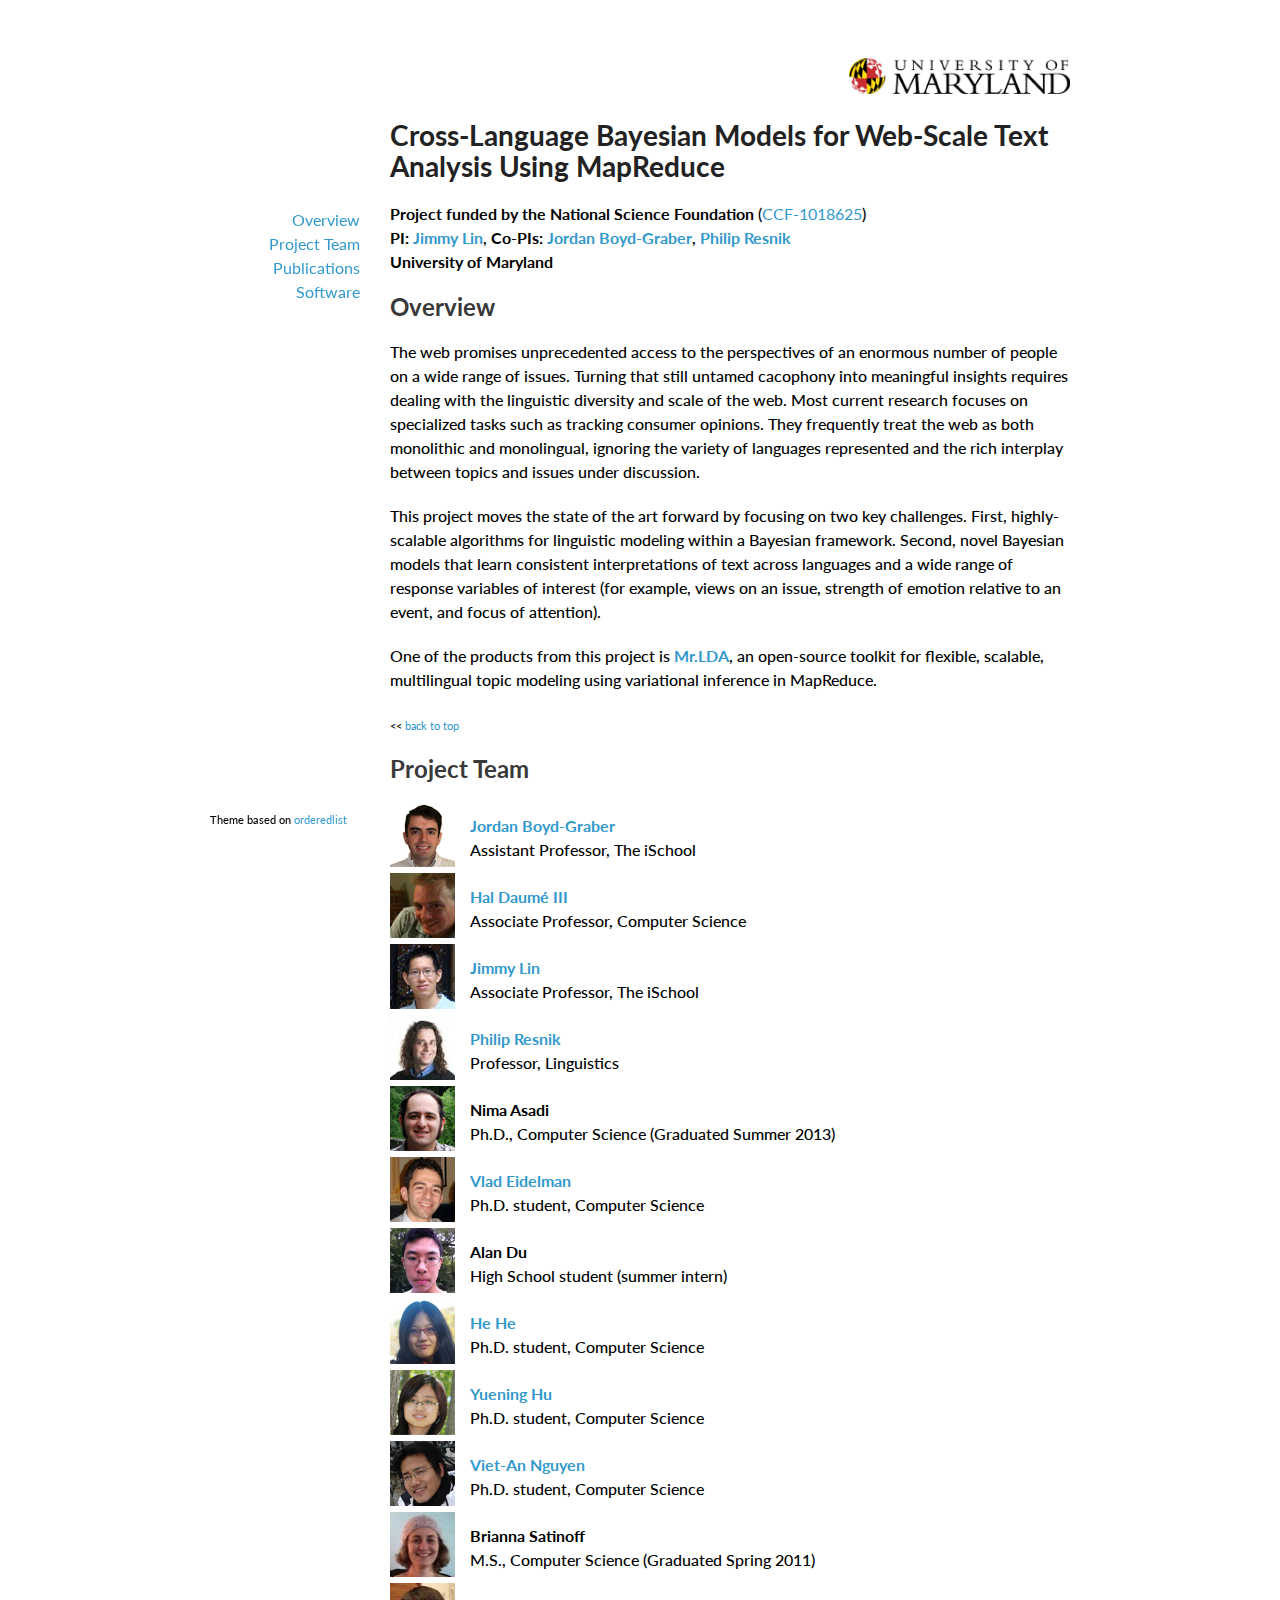
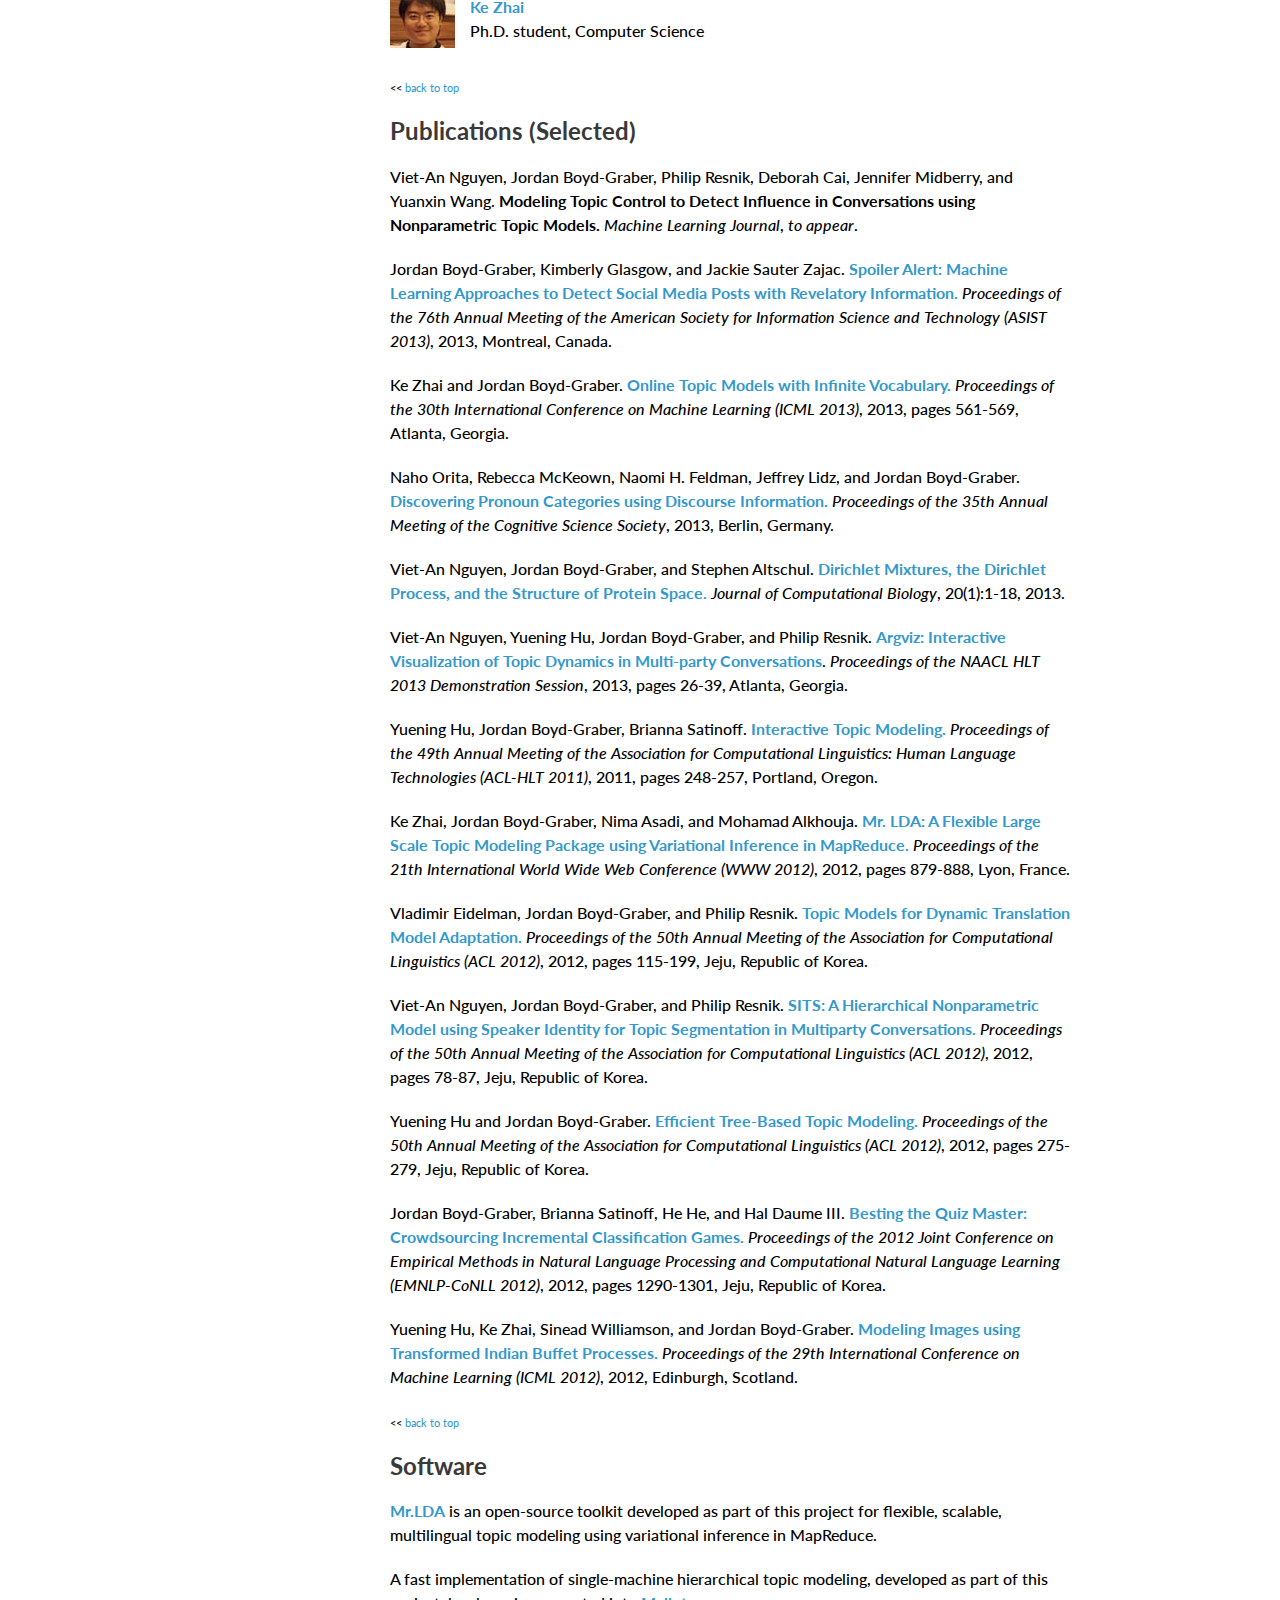
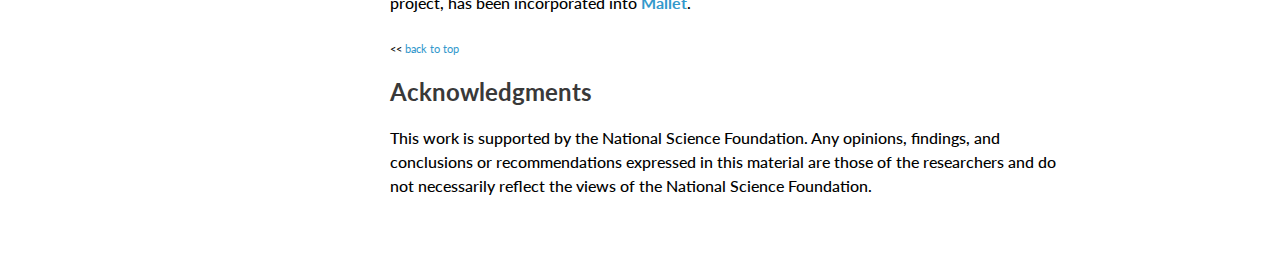
==== index.html @ 494bb838 "Initial commit." ====
<!doctype html>
<html>
  <head>
    <meta charset="utf-8">
    <meta http-equiv="X-UA-Compatible" content="chrome=1">
    <title>Cross-Language Bayesian Models for Web-Scale Text Analysis Using MapReduce</title>
    <link rel="stylesheet" href="stylesheets/styles.css">
    <link rel="stylesheet" href="stylesheets/pygment_trac.css">
    <meta name="viewport" content="width=device-width, initial-scale=1, user-scalable=no">
    <!--[if lt IE 9]>
    <script src="//html5shiv.googlecode.com/svn/trunk/html5.js"></script>
    <![endif]-->
  </head>
  <body>
    <div class="wrapper">
      <header>

<p style="padding-top: 150px">
<a href="#overview">Overview</a><br/>
<a href="#team">Project Team</a><br/>
<a href="#publications">Publications</a><br/>
<a href="#software">Software</a></p>

      </header>
      <section>

<p style="text-align: right">
<img width="221" height="36" src="images/umd-logo.gif"></p>

<h1>Cross-Language Bayesian Models for Web-Scale Text Analysis Using MapReduce</h1>

<p><b>Project funded by the National Science Foundation</b> (<a href="http://www.nsf.gov/awardsearch/showAward.do?AwardNumber=1018625">CCF-1018625</a>)<br/>
<b>PI:</b> <a href="http://www.umiacs.umd.edu/~jimmylin/"><b>Jimmy Lin</b></a>,
<b>Co-PIs:</b> <a href="http://www.umiacs.umd.edu/~jbg/"><b>Jordan Boyd-Graber</b></a>,
<a href="http://www.umiacs.umd.edu/~resnik/"><b>Philip Resnik</b></a><br/>
<b>University of Maryland</b></p>


<a name="overview"><h2>Overview</h2></a>

<p>The web promises unprecedented access to the perspectives of an
enormous number of people on a wide range of issues. Turning that
still untamed cacophony into meaningful insights requires dealing with
the linguistic diversity and scale of the web. Most current research
focuses on specialized tasks such as tracking consumer opinions. They
frequently treat the web as both monolithic and monolingual, ignoring
the variety of languages represented and the rich interplay between
topics and issues under discussion.</p>

<p>This project moves the state of the art forward by focusing on two key
challenges. First, highly-scalable algorithms for linguistic modeling
within a Bayesian framework. Second, novel Bayesian models that learn
consistent interpretations of text across languages and a wide range
of response variables of interest (for example, views on an issue,
strength of emotion relative to an event, and focus of attention).</p>

<p>One of the products from this project
is <a href="http://mrlda.cc/"><b>Mr.LDA</b></a>, an open-source
toolkit for flexible, scalable, multilingual topic modeling using
variational inference in MapReduce.</p>

<p><small>&lt;&lt; <a href="#">back to top</a></small></p>

<a name="team"><h2>Project Team</h2></a>

<table border="0" cellpadding="0" cellspacing="0">
<tr>
<td style="padding: 0px; border: 0 none; width: 80px" align="center"><img src="headshots/jbg.png" alt="Jordan Boyd-Graber" /></td>
<td style="padding: 0px; border: 0 none;"><a href="http://www.umiacs.umd.edu/~jbg/static/home.html"><b>Jordan Boyd-Graber</b></a><br/>
Assistant Professor, The iSchool</td></tr>

<tr>
<td style="padding: 0px; border: 0 none;" align="center"><img src="headshots/hal.jpg" alt="Hal Daume III" /></td>
<td style="padding: 0px; border: 0 none;"><a href="http://www.umiacs.umd.edu/~hal/"><b>Hal Daum&eacute III</b></a><br/>
Associate Professor, Computer Science</td></tr>

<tr>
<td style="padding: 0px; border: 0 none;" align="center"><img src="headshots/jimmy.jpg" alt="Jimmy Lin" /></td>
<td style="padding: 0px; border: 0 none;"><a href="http://www.umiacs.umd.edu/~jimmylin/"><b>Jimmy Lin</b></a><br/>
Associate Professor, The iSchool</td></tr>

<tr>
<td style="padding: 0px; border: 0 none;" align="center"><img src="headshots/psr.jpg" alt="Philip Resnik" /></td>
<td style="padding: 0px; border: 0 none;"><a href="http://www.umiacs.umd.edu/~resnik/"><b>Philip Resnik</b></a><br/>
Professor, Linguistics</td></tr>

<tr>
<td style="padding: 0px; border: 0 none;" align="center"><img src="headshots/nima.png" alt="Nima Asadi"/></td>
<td style="padding: 0px; border: 0 none;"><b>Nima Asadi</b>
<br/>Ph.D., Computer Science (Graduated Summer 2013)</td>
</tr>

<tr>
<td style="padding: 0px; border: 0 none;" align="center"><img src="headshots/vlad.jpg" alt="Vlad Eidelman"/></td>
<td style="padding: 0px; border: 0 none;"><a href="http://www.umiacs.umd.edu/~vlad/"><b>Vlad Eidelman</b></a><br/>
Ph.D. student, Computer Science
</tr>

<tr>
<td style="padding: 0px; border: 0 none;" align="center"><img src="headshots/alan.jpg" alt="Alan Du"/></td>
<td style="padding: 0px; border: 0 none;"><b>Alan Du</b><br/>
High School student (summer intern)</td>
</tr>

<tr>
<td style="padding: 0px; border: 0 none;" align="center"><img src="headshots/he.jpg" alt="He He"/></td>
<td style="padding: 0px; border: 0 none;"><a href="http://www.umiacs.umd.edu/~hhe/"><b>He He</b></a><br/>
Ph.D. student, Computer Science</td>
</tr>

<tr>
<td style="padding: 0px; border: 0 none;" align="center"><img src="headshots/yuening.png" alt="Yuening Hu"/></td>
<td style="padding: 0px; border: 0 none;"><a href="http://www.cs.umd.edu/~ynhu/"><b>Yuening Hu</b></a><br/>
Ph.D. student, Computer Science</td>
</tr>

<tr>
<td style="padding: 0px; border: 0 none;" align="center"><img src="headshots/viet-an.jpg" alt="Viet-An Nguyen"/></td>
<td style="padding: 0px; border: 0 none;"><a href="http://www.cs.umd.edu/~vietan/"><b>Viet-An Nguyen</b></a><br/>
Ph.D. student, Computer Science</td>
</tr>

<tr>
<td style="padding: 0px; border: 0 none;" align="center"><img src="headshots/brianna.jpg" alt="Brianna Satinoff"/></td>
<td style="padding: 0px; border: 0 none;"><b>Brianna Satinoff</b><br/>M.S., Computer Science (Graduated Spring 2011)</td>
</tr>

<tr>
<td style="padding: 0px; border: 0 none;" align="center"><img src="headshots/ke.jpg" alt="Ke Zhai"/></td>
<td style="padding: 0px; border: 0 none;"><a href="http://www.umiacs.umd.edu/~zhaike/"><b>Ke Zhai</b></a><br/>
Ph.D. student, Computer Science</td>
</tr>

</table>

<p><small>&lt;&lt; <a href="#">back to top</a></small></p>

<a name="publications"><h2>Publications (Selected)</h2></a>

<p>Viet-An Nguyen, Jordan Boyd-Graber, Philip Resnik, Deborah Cai, Jennifer Midberry, and Yuanxin Wang. <b>Modeling Topic Control to Detect Influence in Conversations using Nonparametric Topic Models.</b> <i>Machine Learning Journal</i>, <i>to appear</i>.</p>

<p>Jordan Boyd-Graber, Kimberly Glasgow, and Jackie Sauter Zajac. <a href="http://www.umiacs.umd.edu/~jbg/docs/2013_spoiler.pdf"><b>Spoiler Alert: Machine Learning Approaches to Detect Social Media Posts with Revelatory Information.</b></a> <i>Proceedings of the 76th Annual Meeting of the American Society for Information Science and Technology (ASIST 2013)</i>, 2013, Montreal, Canada.</p>

<p>Ke Zhai and Jordan Boyd-Graber. <a href="http://jmlr.org/proceedings/papers/v28/zhai13.pdf"><b>Online Topic Models with Infinite Vocabulary.</b></a> <i>Proceedings of the 30th International Conference on Machine Learning (ICML 2013)</i>, 2013, pages 561-569, Atlanta, Georgia.</p>

<p>Naho Orita, Rebecca McKeown, Naomi H. Feldman, Jeffrey Lidz, and Jordan Boyd-Graber. <a href="http://ling.umd.edu/~nhf/papers/Pronouns.pdf"><b>Discovering Pronoun Categories using Discourse Information.</b></a> <i>Proceedings of the 35th Annual Meeting of the Cognitive Science Society</i>, 2013, Berlin, Germany.</p>

<p>Viet-An Nguyen, Jordan Boyd-Graber, and Stephen Altschul. <a href="http://www.ncbi.nlm.nih.gov/pubmed/23294268"><b>Dirichlet Mixtures, the Dirichlet Process, and the Structure of Protein Space.</b></a> <i>Journal of Computational Biology</i>, 20(1):1-18, 2013.</p>

<p>Viet-An Nguyen, Yuening Hu, Jordan Boyd-Graber, and Philip Resnik. <a href="http://www.aclweb.org/anthology-new/N/N13/N13-3009.pdf"><b>Argviz: Interactive Visualization of Topic Dynamics in Multi-party Conversations</a></b>. <i>Proceedings of the NAACL HLT 2013 Demonstration Session</i>, 2013, pages 26-39, Atlanta, Georgia.</p>

<p>Yuening Hu, Jordan Boyd-Graber, Brianna Satinoff. <a href="http://www.aclweb.org/anthology-new/P/P11/P11-1026.pdf"><b>Interactive Topic Modeling.</b></a> <i>Proceedings of the 49th Annual Meeting of the Association for Computational Linguistics: Human Language Technologies (ACL-HLT 2011)</i>, 2011, pages 248-257, Portland, Oregon.</p>

<p>Ke Zhai, Jordan Boyd-Graber, Nima Asadi, and Mohamad Alkhouja. <a href="http://www2012.wwwconference.org/proceedings/proceedings/p879.pdf"><b>Mr. LDA: A Flexible Large Scale Topic Modeling Package using Variational Inference in MapReduce.</b></a> <i>Proceedings of the 21th International World Wide Web Conference (WWW 2012)</i>, 2012, pages 879-888, Lyon, France.</td></tr></p>

<p>Vladimir Eidelman, Jordan Boyd-Graber, and Philip Resnik. <a href="http://aclweb.org/anthology-new/P/P12/P12-2023.pdf"><b>Topic Models for Dynamic Translation Model Adaptation.</b></a> <i>Proceedings of the 50th Annual Meeting of the Association for Computational Linguistics (ACL 2012)</i>, 2012, pages 115-199, Jeju, Republic of Korea.</p>

<p>Viet-An Nguyen, Jordan Boyd-Graber, and Philip Resnik. <a href="http://aclweb.org/anthology-new/P/P12/P12-1009.pdf"><b>SITS: A Hierarchical Nonparametric Model using Speaker Identity for Topic Segmentation in Multiparty Conversations.</b></a> <i>Proceedings of the 50th Annual Meeting of the Association for Computational Linguistics (ACL 2012)</i>, 2012, pages 78-87, Jeju, Republic of Korea.</p>

<p>Yuening Hu and Jordan Boyd-Graber. <a href="http://aclweb.org/anthology-new/P/P12/P12-2054v2.pdf"><b>Efficient Tree-Based Topic Modeling.</b></a> <i>Proceedings of the 50th Annual Meeting of the Association for Computational Linguistics (ACL 2012)</i>, 2012, pages 275-279, Jeju, Republic of Korea.</p>

<p>Jordan Boyd-Graber, Brianna Satinoff, He He, and Hal Daume III. <a href="http://aclweb.org/anthology-new/D/D12/D12-1118.pdf"><b>Besting the Quiz Master: Crowdsourcing Incremental Classification Games.</b></a> <i>Proceedings of the 2012 Joint Conference on Empirical Methods in Natural Language Processing and Computational Natural Language Learning (EMNLP-CoNLL 2012)</i>, 2012, pages 1290-1301, Jeju, Republic of Korea.</p>

<p>Yuening Hu, Ke Zhai, Sinead Williamson, and Jordan Boyd-Graber. <a href="http://icml.cc/2012/papers/750.pdf"><b>Modeling Images using Transformed Indian Buffet Processes.</b></a> <i>Proceedings of the 29th International Conference on Machine Learning (ICML 2012)</i>, 2012, Edinburgh, Scotland.</p>

<p><small>&lt;&lt; <a href="#">back to top</a></small></p>

<a name="software"><h2>Software</h2></a>

<p><a href="http://mrlda.cc/"><b>Mr.LDA</b></a> is an open-source
toolkit developed as part of this project for flexible, scalable,
multilingual topic modeling using variational inference in
MapReduce.</p>

<p>A fast implementation of single-machine hierarchical topic
modeling, developed as part of this project, has been incorporated
into <a href="http://mallet.cs.umass.edu"><b>Mallet</b></a>.</p>


<p><small>&lt;&lt; <a href="#">back to top</a></small></p>

<h2>Acknowledgments</h2>

<p>This work is supported by the National Science Foundation. Any
opinions, findings, and conclusions or recommendations expressed in
this material are those of the researchers and do not necessarily
reflect the views of the National Science Foundation.</p>

</section>
      <footer>

        <p><small>Theme based on <a href="https://github.com/orderedlist">orderedlist</a></small></p>
      </footer>
    </div>
    <script src="js/scale.fix.js"></script>
  </body>
</html>
---- stylesheets/styles.css ----
@import url(https://fonts.googleapis.com/css?family=Lato:300italic,700italic,300,700);

body {
  padding:50px;
  font:16px/1.5 Lato, "Helvetica Neue", Helvetica, Arial, sans-serif;
  color:#000;
  font-weight:500;
}

h1, h2, h3, h4, h5, h6 {
  color:#222;
  margin:0 0 20px;
}

p, ul, ol, table, pre, dl {
  margin:0 0 20px;
}

h1, h2, h3 {
  line-height:1.1;
}

h1 {
  font-size:28px;
}

h2 {
  color:#393939;
}

h3, h4, h5, h6 {
  color:#494949;
}

a {
  color:#39c;
  font-weight:400;
  text-decoration:none;
}

a small {
  font-size:11px;
  color:#777;
  margin-top:-0.6em;
  display:block;
}

.wrapper {
  width:860px;
  margin:0 auto;
}

blockquote {
  border-left:1px solid #e5e5e5;
  margin:0;
  padding:0 0 0 20px;
  font-style:italic;
}

code, pre {
  font-family:Monaco, Bitstream Vera Sans Mono, Lucida Console, Terminal;
  color:#333;
  font-size:12px;
}

pre {
  padding:8px 15px;
  background: #f8f8f8;  
  border-radius:5px;
  border:1px solid #e5e5e5;
  overflow-x: auto;
}

table {
  width:100%;
  border-collapse:collapse;
}

th, td {
  text-align:left;
  padding:5px 10px;
  border-bottom:1px solid #e5e5e5;
}

dt {
  color:#444;
  font-weight:700;
}

th {
  color:#444;
}

img {
  max-width:100%;
}

header {
  text-align:right;
  width:150px;
  float:left;
  position:fixed;
}

header ul {
  list-style:none;
  height:40px;
  
  padding:0;
  
  background: #eee;
  background: -moz-linear-gradient(top, #f8f8f8 0%, #dddddd 100%);
  background: -webkit-gradient(linear, left top, left bottom, color-stop(0%,#f8f8f8), color-stop(100%,#dddddd));
  background: -webkit-linear-gradient(top, #f8f8f8 0%,#dddddd 100%);
  background: -o-linear-gradient(top, #f8f8f8 0%,#dddddd 100%);
  background: -ms-linear-gradient(top, #f8f8f8 0%,#dddddd 100%);
  background: linear-gradient(top, #f8f8f8 0%,#dddddd 100%);
  
  border-radius:5px;
  border:1px solid #d2d2d2;
  box-shadow:inset #fff 0 1px 0, inset rgba(0,0,0,0.03) 0 -1px 0;
  width:270px;
}

header li {
  width:89px;
  float:left;
  border-right:1px solid #d2d2d2;
  height:40px;
}

header ul a {
  line-height:1;
  font-size:11px;
  color:#999;
  display:block;
  text-align:center;
  padding-top:6px;
  height:40px;
}

strong {
  color:#222;
  font-weight:700;
}

header ul li + li {
  width:88px;
  border-left:1px solid #fff;
}

header ul li + li + li {
  border-right:none;
  width:89px;
}

header ul a strong {
  font-size:14px;
  display:block;
  color:#222;
}

section {
  width:680px;
  float:right;
  padding-bottom:50px;
}

small {
  font-size:11px;
}

hr {
  border:0;
  background:#e5e5e5;
  height:1px;
  margin:0 0 20px;
}

footer {
  width:150px;
  float:left;
  position:fixed;
  bottom:50px;
}
---- stylesheets/pygment_trac.css ----
.highlight  { background: #ffffff; }
.highlight .c { color: #999988; font-style: italic } /* Comment */
.highlight .err { color: #a61717; background-color: #e3d2d2 } /* Error */
.highlight .k { font-weight: bold } /* Keyword */
.highlight .o { font-weight: bold } /* Operator */
.highlight .cm { color: #999988; font-style: italic } /* Comment.Multiline */
.highlight .cp { color: #999999; font-weight: bold } /* Comment.Preproc */
.highlight .c1 { color: #999988; font-style: italic } /* Comment.Single */
.highlight .cs { color: #999999; font-weight: bold; font-style: italic } /* Comment.Special */
.highlight .gd { color: #000000; background-color: #ffdddd } /* Generic.Deleted */
.highlight .gd .x { color: #000000; background-color: #ffaaaa } /* Generic.Deleted.Specific */
.highlight .ge { font-style: italic } /* Generic.Emph */
.highlight .gr { color: #aa0000 } /* Generic.Error */
.highlight .gh { color: #999999 } /* Generic.Heading */
.highlight .gi { color: #000000; background-color: #ddffdd } /* Generic.Inserted */
.highlight .gi .x { color: #000000; background-color: #aaffaa } /* Generic.Inserted.Specific */
.highlight .go { color: #888888 } /* Generic.Output */
.highlight .gp { color: #555555 } /* Generic.Prompt */
.highlight .gs { font-weight: bold } /* Generic.Strong */
.highlight .gu { color: #800080; font-weight: bold; } /* Generic.Subheading */
.highlight .gt { color: #aa0000 } /* Generic.Traceback */
.highlight .kc { font-weight: bold } /* Keyword.Constant */
.highlight .kd { font-weight: bold } /* Keyword.Declaration */
.highlight .kn { font-weight: bold } /* Keyword.Namespace */
.highlight .kp { font-weight: bold } /* Keyword.Pseudo */
.highlight .kr { font-weight: bold } /* Keyword.Reserved */
.highlight .kt { color: #445588; font-weight: bold } /* Keyword.Type */
.highlight .m { color: #009999 } /* Literal.Number */
.highlight .s { color: #d14 } /* Literal.String */
.highlight .na { color: #008080 } /* Name.Attribute */
.highlight .nb { color: #0086B3 } /* Name.Builtin */
.highlight .nc { color: #445588; font-weight: bold } /* Name.Class */
.highlight .no { color: #008080 } /* Name.Constant */
.highlight .ni { color: #800080 } /* Name.Entity */
.highlight .ne { color: #990000; font-weight: bold } /* Name.Exception */
.highlight .nf { color: #990000; font-weight: bold } /* Name.Function */
.highlight .nn { color: #555555 } /* Name.Namespace */
.highlight .nt { color: #000080 } /* Name.Tag */
.highlight .nv { color: #008080 } /* Name.Variable */
.highlight .ow { font-weight: bold } /* Operator.Word */
.highlight .w { color: #bbbbbb } /* Text.Whitespace */
.highlight .mf { color: #009999 } /* Literal.Number.Float */
.highlight .mh { color: #009999 } /* Literal.Number.Hex */
.highlight .mi { color: #009999 } /* Literal.Number.Integer */
.highlight .mo { color: #009999 } /* Literal.Number.Oct */
.highlight .sb { color: #d14 } /* Literal.String.Backtick */
.highlight .sc { color: #d14 } /* Literal.String.Char */
.highlight .sd { color: #d14 } /* Literal.String.Doc */
.highlight .s2 { color: #d14 } /* Literal.String.Double */
.highlight .se { color: #d14 } /* Literal.String.Escape */
.highlight .sh { color: #d14 } /* Literal.String.Heredoc */
.highlight .si { color: #d14 } /* Literal.String.Interpol */
.highlight .sx { color: #d14 } /* Literal.String.Other */
.highlight .sr { color: #009926 } /* Literal.String.Regex */
.highlight .s1 { color: #d14 } /* Literal.String.Single */
.highlight .ss { color: #990073 } /* Literal.String.Symbol */
.highlight .bp { color: #999999 } /* Name.Builtin.Pseudo */
.highlight .vc { color: #008080 } /* Name.Variable.Class */
.highlight .vg { color: #008080 } /* Name.Variable.Global */
.highlight .vi { color: #008080 } /* Name.Variable.Instance */
.highlight .il { color: #009999 } /* Literal.Number.Integer.Long */

.type-csharp .highlight .k { color: #0000FF }
.type-csharp .highlight .kt { color: #0000FF }
.type-csharp .highlight .nf { color: #000000; font-weight: normal }
.type-csharp .highlight .nc { color: #2B91AF }
.type-csharp .highlight .nn { color: #000000 }
.type-csharp .highlight .s { color: #A31515 }
.type-csharp .highlight .sc { color: #A31515 }
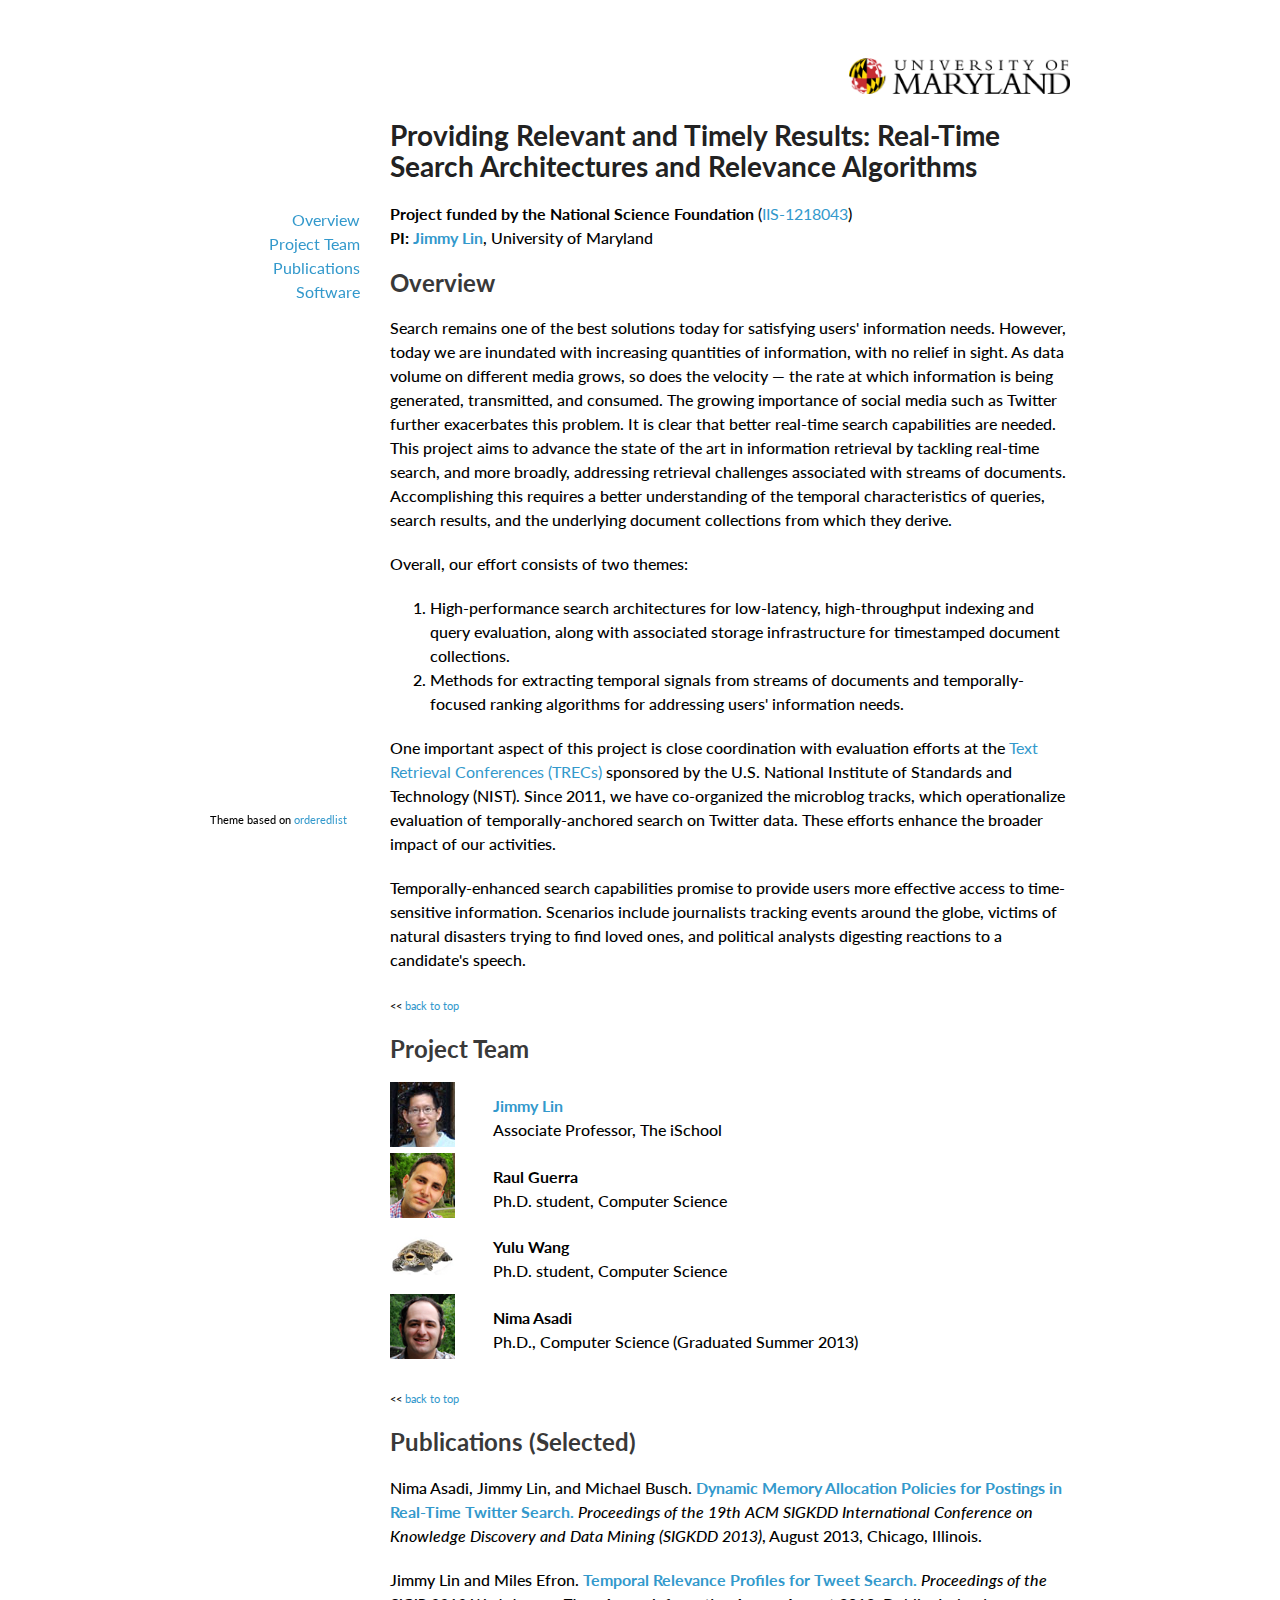
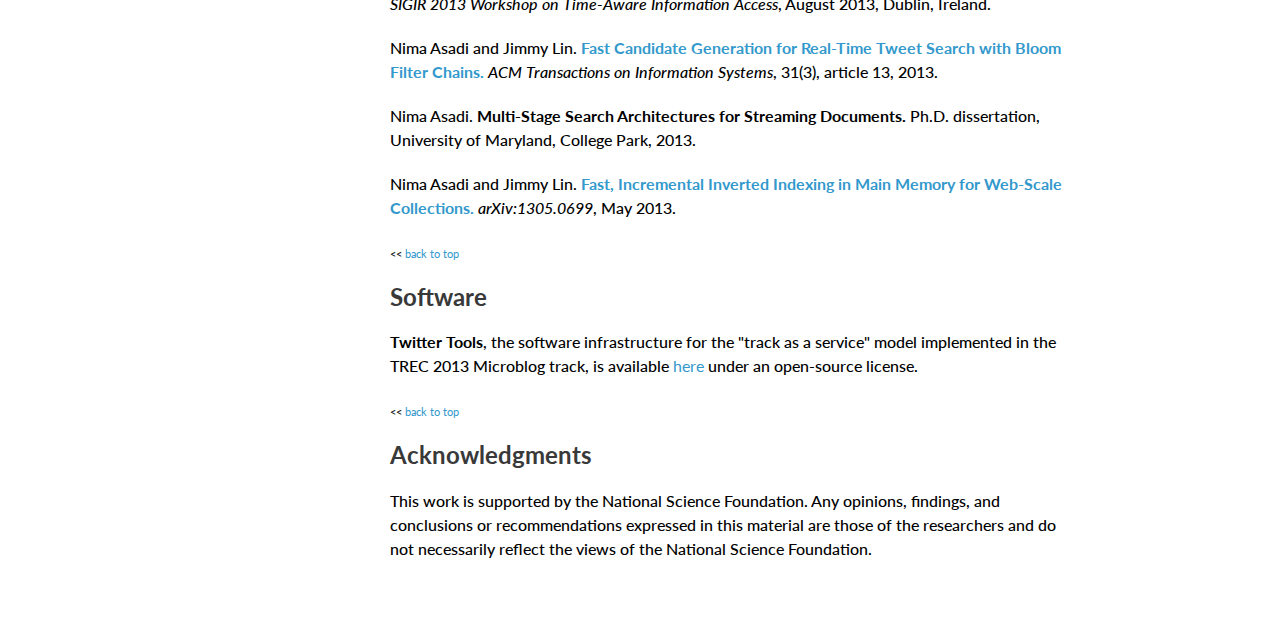
==== commit a28210b3: "Initial version of project homepage." ====
--- a/index.html
+++ b/index.html
@@ -3,7 +3,7 @@
   <head>
     <meta charset="utf-8">
     <meta http-equiv="X-UA-Compatible" content="chrome=1">
-    <title>Cross-Language Bayesian Models for Web-Scale Text Analysis Using MapReduce</title>
+    <title>Providing Relevant and Timely Results: Real-Time Search Architectures and Relevance Algorithms</title>
     <link rel="stylesheet" href="stylesheets/styles.css">
     <link rel="stylesheet" href="stylesheets/pygment_trac.css">
     <meta name="viewport" content="width=device-width, initial-scale=1, user-scalable=no">
@@ -27,52 +27,61 @@
 <p style="text-align: right">
 <img width="221" height="36" src="images/umd-logo.gif"></p>
 
-<h1>Cross-Language Bayesian Models for Web-Scale Text Analysis Using MapReduce</h1>
+<h1>Providing Relevant and Timely Results: Real-Time Search Architectures and Relevance Algorithms</h1>
 
-<p><b>Project funded by the National Science Foundation</b> (<a href="http://www.nsf.gov/awardsearch/showAward.do?AwardNumber=1018625">CCF-1018625</a>)<br/>
-<b>PI:</b> <a href="http://www.umiacs.umd.edu/~jimmylin/"><b>Jimmy Lin</b></a>,
-<b>Co-PIs:</b> <a href="http://www.umiacs.umd.edu/~jbg/"><b>Jordan Boyd-Graber</b></a>,
-<a href="http://www.umiacs.umd.edu/~resnik/"><b>Philip Resnik</b></a><br/>
-<b>University of Maryland</b></p>
+<p><b>Project funded by the National Science Foundation</b> (<a href="http://www.nsf.gov/awardsearch/showAward.do?AwardNumber=1218043">IIS-1218043</a>)<br/>
+<b>PI:</b> <a href="http://www.umiacs.umd.edu/~jimmylin/"><b>Jimmy Lin</b></a>, University of Maryland</b></p>
 
 
 <a name="overview"><h2>Overview</h2></a>
 
-<p>The web promises unprecedented access to the perspectives of an
-enormous number of people on a wide range of issues. Turning that
-still untamed cacophony into meaningful insights requires dealing with
-the linguistic diversity and scale of the web. Most current research
-focuses on specialized tasks such as tracking consumer opinions. They
-frequently treat the web as both monolithic and monolingual, ignoring
-the variety of languages represented and the rich interplay between
-topics and issues under discussion.</p>
+<p>Search remains one of the best solutions today for satisfying users'
+information needs. However, today we are inundated with increasing
+quantities of information, with no relief in sight. As data volume on
+different media grows, so does the velocity &mdash; the rate at which
+information is being generated, transmitted, and consumed. The growing
+importance of social media such as Twitter further exacerbates this
+problem. It is clear that better real-time search capabilities are
+needed. This project aims to advance the state of the art in
+information retrieval by tackling real-time search, and more broadly,
+addressing retrieval challenges associated with streams of
+documents. Accomplishing this requires a better understanding of the
+temporal characteristics of queries, search results, and the
+underlying document collections from which they derive.</p>
 
-<p>This project moves the state of the art forward by focusing on two key
-challenges. First, highly-scalable algorithms for linguistic modeling
-within a Bayesian framework. Second, novel Bayesian models that learn
-consistent interpretations of text across languages and a wide range
-of response variables of interest (for example, views on an issue,
-strength of emotion relative to an event, and focus of attention).</p>
+<p>Overall, our effort consists of two themes:</p>
 
-<p>One of the products from this project
-is <a href="http://mrlda.cc/"><b>Mr.LDA</b></a>, an open-source
-toolkit for flexible, scalable, multilingual topic modeling using
-variational inference in MapReduce.</p>
+<ol>
+
+<li>High-performance search architectures for low-latency,
+high-throughput indexing and query evaluation, along with associated
+storage infrastructure for timestamped document collections.</li>
+
+<li>Methods for extracting temporal signals from streams of documents
+and temporally-focused ranking algorithms for addressing users'
+information needs.</li>
+
+</ol>
+
+<p>One important aspect of this project is close coordination with
+evaluation efforts at the <a href="http://trec.nist.gov">Text
+Retrieval Conferences (TRECs)</a> sponsored by the U.S. National
+Institute of Standards and Technology (NIST). Since 2011, we have
+co-organized the microblog tracks, which operationalize evaluation of
+temporally-anchored search on Twitter data. These efforts enhance the
+broader impact of our activities.</p>
+
+<p>Temporally-enhanced search capabilities promise to provide users
+more effective access to time-sensitive information. Scenarios include
+journalists tracking events around the globe, victims of natural
+disasters trying to find loved ones, and political analysts digesting
+reactions to a candidate's speech.</p>
 
 <p><small>&lt;&lt; <a href="#">back to top</a></small></p>
 
 <a name="team"><h2>Project Team</h2></a>
 
 <table border="0" cellpadding="0" cellspacing="0">
-<tr>
-<td style="padding: 0px; border: 0 none; width: 80px" align="center"><img src="headshots/jbg.png" alt="Jordan Boyd-Graber" /></td>
-<td style="padding: 0px; border: 0 none;"><a href="http://www.umiacs.umd.edu/~jbg/static/home.html"><b>Jordan Boyd-Graber</b></a><br/>
-Assistant Professor, The iSchool</td></tr>
-
-<tr>
-<td style="padding: 0px; border: 0 none;" align="center"><img src="headshots/hal.jpg" alt="Hal Daume III" /></td>
-<td style="padding: 0px; border: 0 none;"><a href="http://www.umiacs.umd.edu/~hal/"><b>Hal Daum&eacute III</b></a><br/>
-Associate Professor, Computer Science</td></tr>
 
 <tr>
 <td style="padding: 0px; border: 0 none;" align="center"><img src="headshots/jimmy.jpg" alt="Jimmy Lin" /></td>
@@ -80,55 +89,21 @@
 Associate Professor, The iSchool</td></tr>
 
 <tr>
-<td style="padding: 0px; border: 0 none;" align="center"><img src="headshots/psr.jpg" alt="Philip Resnik" /></td>
-<td style="padding: 0px; border: 0 none;"><a href="http://www.umiacs.umd.edu/~resnik/"><b>Philip Resnik</b></a><br/>
-Professor, Linguistics</td></tr>
+<td style="padding: 0px; border: 0 none;" align="center"><img src="headshots/raul.jpg" alt="Raul Guerra"/></td>
+<td style="padding: 0px; border: 0 none;"><b>Raul Guerra</b>
+<br/>Ph.D. student, Computer Science</td>
+</tr>
+
+<tr>
+<td style="padding: 0px; border: 0 none;" align="center"><img src="headshots/terp.png" alt="Yulu Wang"/></td>
+<td style="padding: 0px; border: 0 none;"><b>Yulu Wang</b>
+<br/>Ph.D. student, Computer Science</td>
+</tr>
 
 <tr>
 <td style="padding: 0px; border: 0 none;" align="center"><img src="headshots/nima.png" alt="Nima Asadi"/></td>
 <td style="padding: 0px; border: 0 none;"><b>Nima Asadi</b>
 <br/>Ph.D., Computer Science (Graduated Summer 2013)</td>
-</tr>
-
-<tr>
-<td style="padding: 0px; border: 0 none;" align="center"><img src="headshots/vlad.jpg" alt="Vlad Eidelman"/></td>
-<td style="padding: 0px; border: 0 none;"><a href="http://www.umiacs.umd.edu/~vlad/"><b>Vlad Eidelman</b></a><br/>
-Ph.D. student, Computer Science
-</tr>
-
-<tr>
-<td style="padding: 0px; border: 0 none;" align="center"><img src="headshots/alan.jpg" alt="Alan Du"/></td>
-<td style="padding: 0px; border: 0 none;"><b>Alan Du</b><br/>
-High School student (summer intern)</td>
-</tr>
-
-<tr>
-<td style="padding: 0px; border: 0 none;" align="center"><img src="headshots/he.jpg" alt="He He"/></td>
-<td style="padding: 0px; border: 0 none;"><a href="http://www.umiacs.umd.edu/~hhe/"><b>He He</b></a><br/>
-Ph.D. student, Computer Science</td>
-</tr>
-
-<tr>
-<td style="padding: 0px; border: 0 none;" align="center"><img src="headshots/yuening.png" alt="Yuening Hu"/></td>
-<td style="padding: 0px; border: 0 none;"><a href="http://www.cs.umd.edu/~ynhu/"><b>Yuening Hu</b></a><br/>
-Ph.D. student, Computer Science</td>
-</tr>
-
-<tr>
-<td style="padding: 0px; border: 0 none;" align="center"><img src="headshots/viet-an.jpg" alt="Viet-An Nguyen"/></td>
-<td style="padding: 0px; border: 0 none;"><a href="http://www.cs.umd.edu/~vietan/"><b>Viet-An Nguyen</b></a><br/>
-Ph.D. student, Computer Science</td>
-</tr>
-
-<tr>
-<td style="padding: 0px; border: 0 none;" align="center"><img src="headshots/brianna.jpg" alt="Brianna Satinoff"/></td>
-<td style="padding: 0px; border: 0 none;"><b>Brianna Satinoff</b><br/>M.S., Computer Science (Graduated Spring 2011)</td>
-</tr>
-
-<tr>
-<td style="padding: 0px; border: 0 none;" align="center"><img src="headshots/ke.jpg" alt="Ke Zhai"/></td>
-<td style="padding: 0px; border: 0 none;"><a href="http://www.umiacs.umd.edu/~zhaike/"><b>Ke Zhai</b></a><br/>
-Ph.D. student, Computer Science</td>
 </tr>
 
 </table>
@@ -137,45 +112,24 @@
 
 <a name="publications"><h2>Publications (Selected)</h2></a>
 
-<p>Viet-An Nguyen, Jordan Boyd-Graber, Philip Resnik, Deborah Cai, Jennifer Midberry, and Yuanxin Wang. <b>Modeling Topic Control to Detect Influence in Conversations using Nonparametric Topic Models.</b> <i>Machine Learning Journal</i>, <i>to appear</i>.</p>
+<p>Nima Asadi, Jimmy Lin, and Michael Busch. <a href="http://www.umiacs.umd.edu/~jimmylin/publications/Asadi_etal_KDD2013.pdf"><b>Dynamic Memory Allocation Policies for Postings in Real-Time Twitter Search.</b></a> <i>Proceedings of the 19th ACM SIGKDD International Conference on Knowledge Discovery and Data Mining (SIGKDD 2013)</i>, August 2013, Chicago, Illinois.
 
-<p>Jordan Boyd-Graber, Kimberly Glasgow, and Jackie Sauter Zajac. <a href="http://www.umiacs.umd.edu/~jbg/docs/2013_spoiler.pdf"><b>Spoiler Alert: Machine Learning Approaches to Detect Social Media Posts with Revelatory Information.</b></a> <i>Proceedings of the 76th Annual Meeting of the American Society for Information Science and Technology (ASIST 2013)</i>, 2013, Montreal, Canada.</p>
+<p>Jimmy Lin and Miles Efron. <a href="http://www.umiacs.umd.edu/~jimmylin/publications/Lin_Efron_TAIA2013.pdf"><b>Temporal Relevance Profiles for Tweet Search.</b></a> <i>Proceedings of the SIGIR 2013 Workshop on Time-Aware Information Access</i>, August 2013, Dublin, Ireland.
 
-<p>Ke Zhai and Jordan Boyd-Graber. <a href="http://jmlr.org/proceedings/papers/v28/zhai13.pdf"><b>Online Topic Models with Infinite Vocabulary.</b></a> <i>Proceedings of the 30th International Conference on Machine Learning (ICML 2013)</i>, 2013, pages 561-569, Atlanta, Georgia.</p>
+<p>Nima Asadi and Jimmy Lin. <a href="http://www.umiacs.umd.edu/~jimmylin/publications/Asadi_Lin_TOIS2013.pdf"><b>Fast Candidate Generation for Real-Time Tweet Search with Bloom Filter Chains.</b></a> <i>ACM Transactions on Information Systems</i>, 31(3), article 13, 2013.
 
-<p>Naho Orita, Rebecca McKeown, Naomi H. Feldman, Jeffrey Lidz, and Jordan Boyd-Graber. <a href="http://ling.umd.edu/~nhf/papers/Pronouns.pdf"><b>Discovering Pronoun Categories using Discourse Information.</b></a> <i>Proceedings of the 35th Annual Meeting of the Cognitive Science Society</i>, 2013, Berlin, Germany.</p>
+<p>Nima Asadi. <b>Multi-Stage Search Architectures for Streaming Documents.</b> Ph.D. dissertation, University of Maryland, College Park, 2013.</p>
 
-<p>Viet-An Nguyen, Jordan Boyd-Graber, and Stephen Altschul. <a href="http://www.ncbi.nlm.nih.gov/pubmed/23294268"><b>Dirichlet Mixtures, the Dirichlet Process, and the Structure of Protein Space.</b></a> <i>Journal of Computational Biology</i>, 20(1):1-18, 2013.</p>
-
-<p>Viet-An Nguyen, Yuening Hu, Jordan Boyd-Graber, and Philip Resnik. <a href="http://www.aclweb.org/anthology-new/N/N13/N13-3009.pdf"><b>Argviz: Interactive Visualization of Topic Dynamics in Multi-party Conversations</a></b>. <i>Proceedings of the NAACL HLT 2013 Demonstration Session</i>, 2013, pages 26-39, Atlanta, Georgia.</p>
-
-<p>Yuening Hu, Jordan Boyd-Graber, Brianna Satinoff. <a href="http://www.aclweb.org/anthology-new/P/P11/P11-1026.pdf"><b>Interactive Topic Modeling.</b></a> <i>Proceedings of the 49th Annual Meeting of the Association for Computational Linguistics: Human Language Technologies (ACL-HLT 2011)</i>, 2011, pages 248-257, Portland, Oregon.</p>
-
-<p>Ke Zhai, Jordan Boyd-Graber, Nima Asadi, and Mohamad Alkhouja. <a href="http://www2012.wwwconference.org/proceedings/proceedings/p879.pdf"><b>Mr. LDA: A Flexible Large Scale Topic Modeling Package using Variational Inference in MapReduce.</b></a> <i>Proceedings of the 21th International World Wide Web Conference (WWW 2012)</i>, 2012, pages 879-888, Lyon, France.</td></tr></p>
-
-<p>Vladimir Eidelman, Jordan Boyd-Graber, and Philip Resnik. <a href="http://aclweb.org/anthology-new/P/P12/P12-2023.pdf"><b>Topic Models for Dynamic Translation Model Adaptation.</b></a> <i>Proceedings of the 50th Annual Meeting of the Association for Computational Linguistics (ACL 2012)</i>, 2012, pages 115-199, Jeju, Republic of Korea.</p>
-
-<p>Viet-An Nguyen, Jordan Boyd-Graber, and Philip Resnik. <a href="http://aclweb.org/anthology-new/P/P12/P12-1009.pdf"><b>SITS: A Hierarchical Nonparametric Model using Speaker Identity for Topic Segmentation in Multiparty Conversations.</b></a> <i>Proceedings of the 50th Annual Meeting of the Association for Computational Linguistics (ACL 2012)</i>, 2012, pages 78-87, Jeju, Republic of Korea.</p>
-
-<p>Yuening Hu and Jordan Boyd-Graber. <a href="http://aclweb.org/anthology-new/P/P12/P12-2054v2.pdf"><b>Efficient Tree-Based Topic Modeling.</b></a> <i>Proceedings of the 50th Annual Meeting of the Association for Computational Linguistics (ACL 2012)</i>, 2012, pages 275-279, Jeju, Republic of Korea.</p>
-
-<p>Jordan Boyd-Graber, Brianna Satinoff, He He, and Hal Daume III. <a href="http://aclweb.org/anthology-new/D/D12/D12-1118.pdf"><b>Besting the Quiz Master: Crowdsourcing Incremental Classification Games.</b></a> <i>Proceedings of the 2012 Joint Conference on Empirical Methods in Natural Language Processing and Computational Natural Language Learning (EMNLP-CoNLL 2012)</i>, 2012, pages 1290-1301, Jeju, Republic of Korea.</p>
-
-<p>Yuening Hu, Ke Zhai, Sinead Williamson, and Jordan Boyd-Graber. <a href="http://icml.cc/2012/papers/750.pdf"><b>Modeling Images using Transformed Indian Buffet Processes.</b></a> <i>Proceedings of the 29th International Conference on Machine Learning (ICML 2012)</i>, 2012, Edinburgh, Scotland.</p>
+<p>Nima Asadi and Jimmy Lin. <a href="http://arxiv.org/abs/1305.0699"><b>Fast, Incremental Inverted Indexing in Main Memory for Web-Scale Collections.</b></a> <i>arXiv:1305.0699</i>, May 2013.</p>
 
 <p><small>&lt;&lt; <a href="#">back to top</a></small></p>
 
 <a name="software"><h2>Software</h2></a>
 
-<p><a href="http://mrlda.cc/"><b>Mr.LDA</b></a> is an open-source
-toolkit developed as part of this project for flexible, scalable,
-multilingual topic modeling using variational inference in
-MapReduce.</p>
-
-<p>A fast implementation of single-machine hierarchical topic
-modeling, developed as part of this project, has been incorporated
-into <a href="http://mallet.cs.umass.edu"><b>Mallet</b></a>.</p>
-
+<p><b>Twitter Tools</b>, the software infrastructure for the "track as
+a service" model implemented in the TREC 2013 Microblog track, is
+available <a href="http://twittertools.cc/">here</a> under an
+open-source license.</p>
 
 <p><small>&lt;&lt; <a href="#">back to top</a></small></p>
 
--- a/stylesheets/styles.css
+++ b/stylesheets/styles.css
@@ -184,3 +184,73 @@
   bottom:50px;
 }
 
+@media print, screen and (max-width: 960px) {
+  
+  div.wrapper {
+    width:auto;
+    margin:0;
+  }
+  
+  header, section, footer {
+    float:none;
+    position:static;
+    width:auto;
+  }
+  
+  header {
+    padding-right:320px;
+  }
+  
+  section {
+    border:1px solid #e5e5e5;
+    border-width:1px 0;
+    padding:20px 0;
+    margin:0 0 20px;
+  }
+  
+  header a small {
+    display:inline;
+  }
+  
+  header ul {
+    position:absolute;
+    right:50px;
+    top:52px;
+  }
+}
+
+@media print, screen and (max-width: 720px) {
+  body {
+    word-wrap:break-word;
+  }
+  
+  header {
+    padding:0;
+  }
+  
+  header ul, header p.view {
+    position:static;
+  }
+  
+  pre, code {
+    word-wrap:normal;
+  }
+}
+
+@media print, screen and (max-width: 480px) {
+  body {
+    padding:15px;
+  }
+  
+  header ul {
+    display:none;
+  }
+}
+
+@media print {
+  body {
+    padding:0.4in;
+    font-size:12pt;
+    color:#444;
+  }
+}
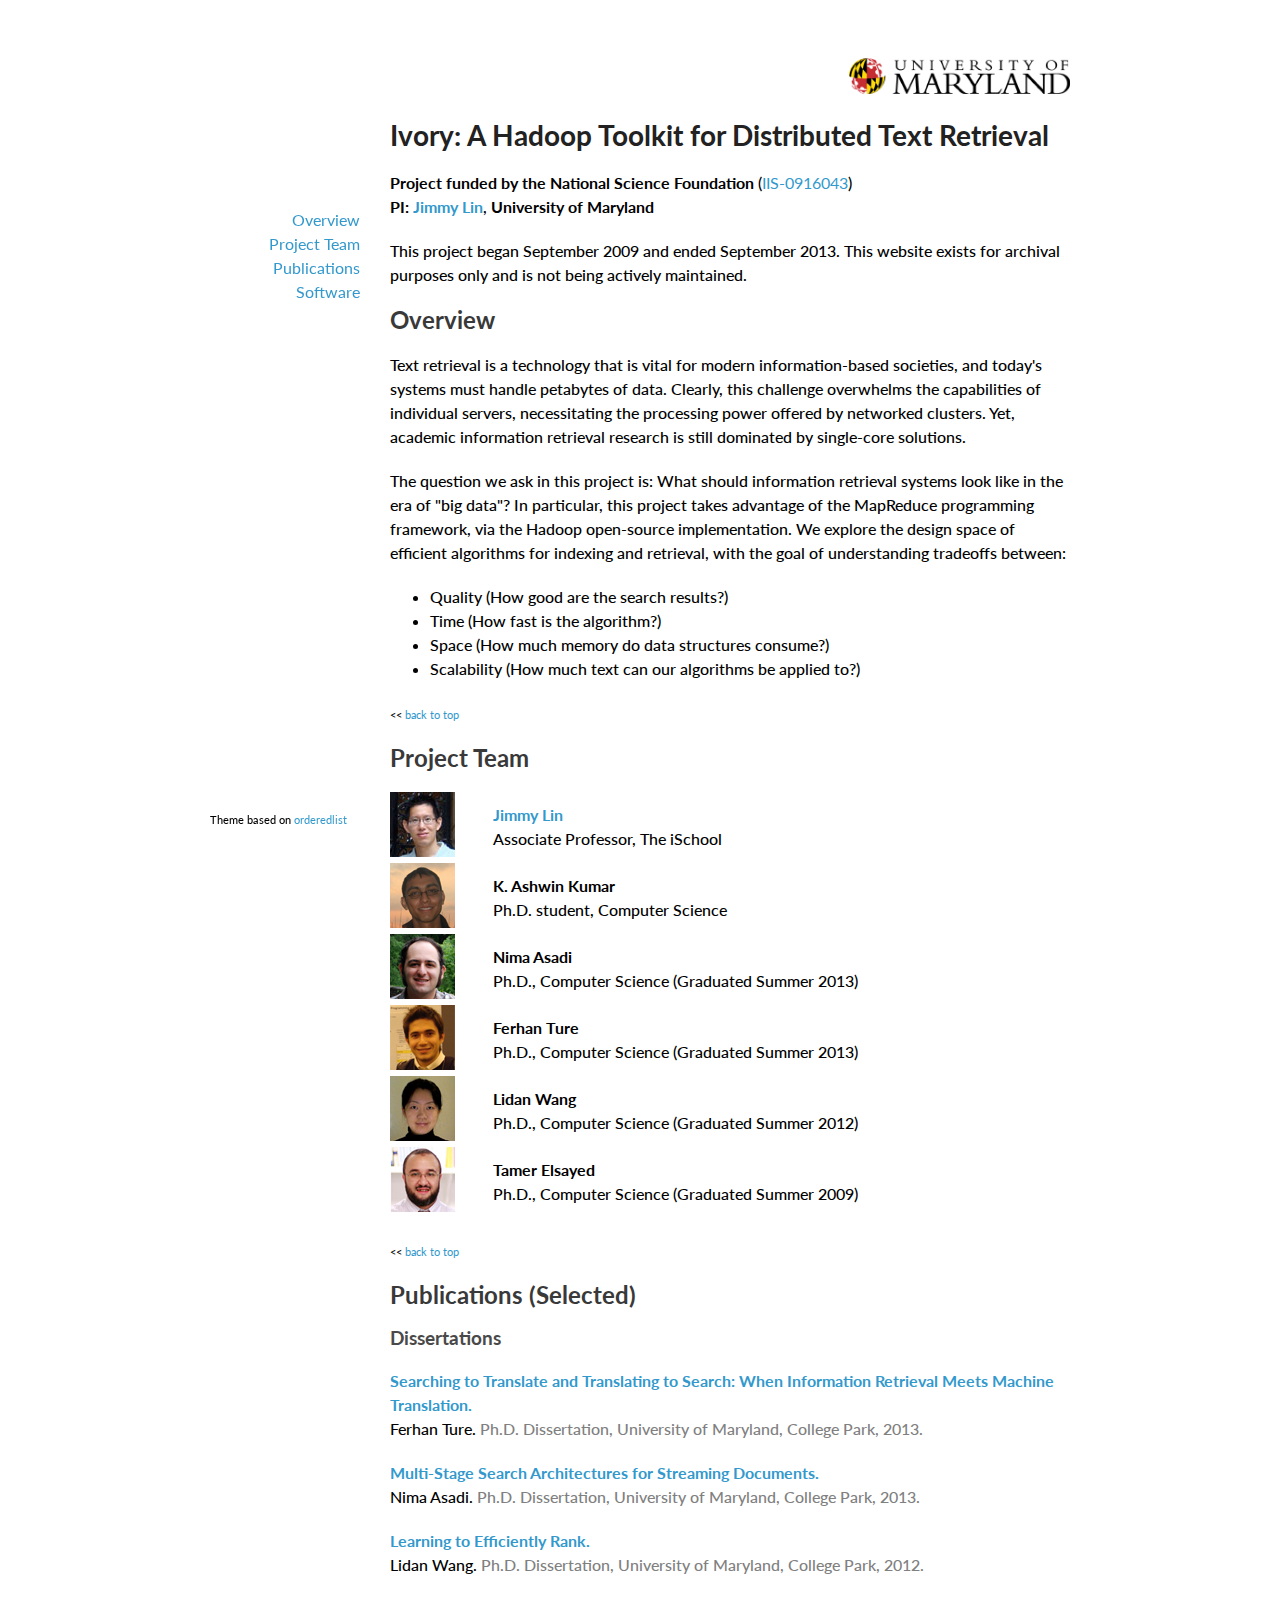
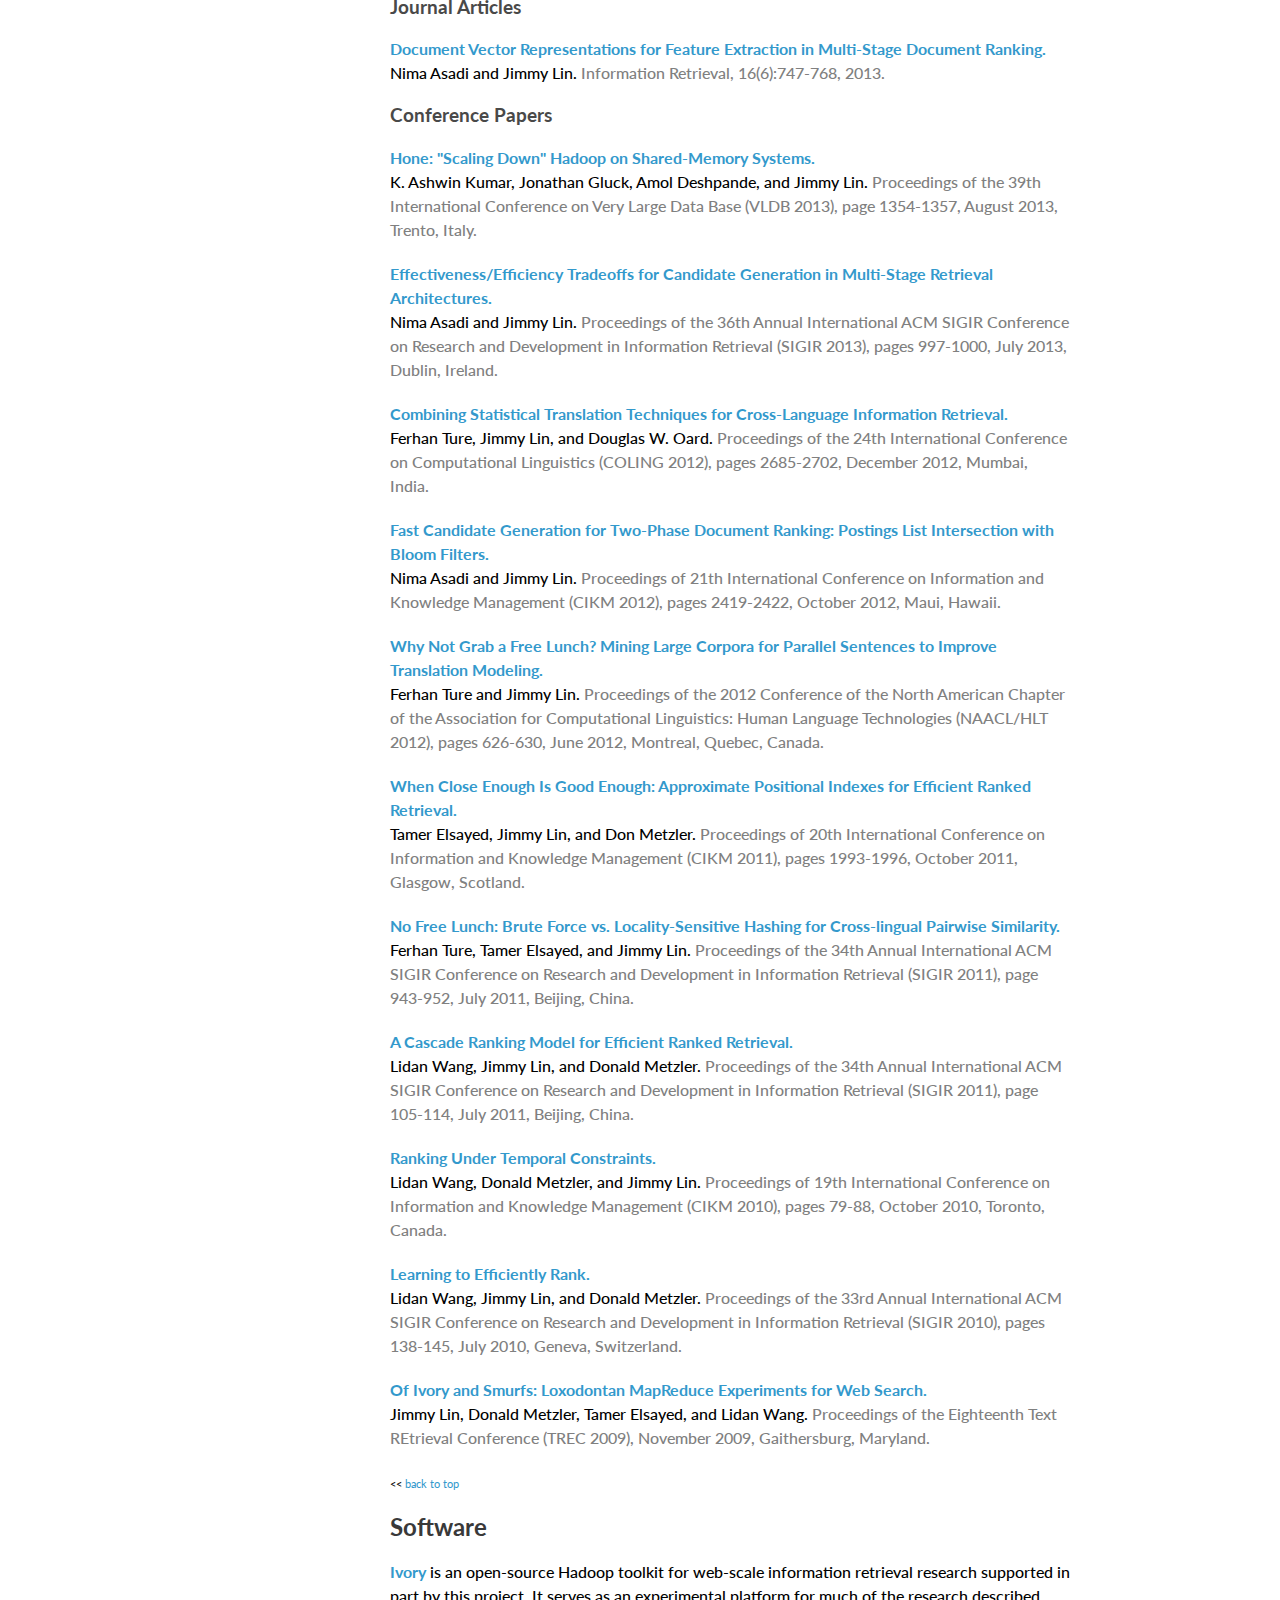
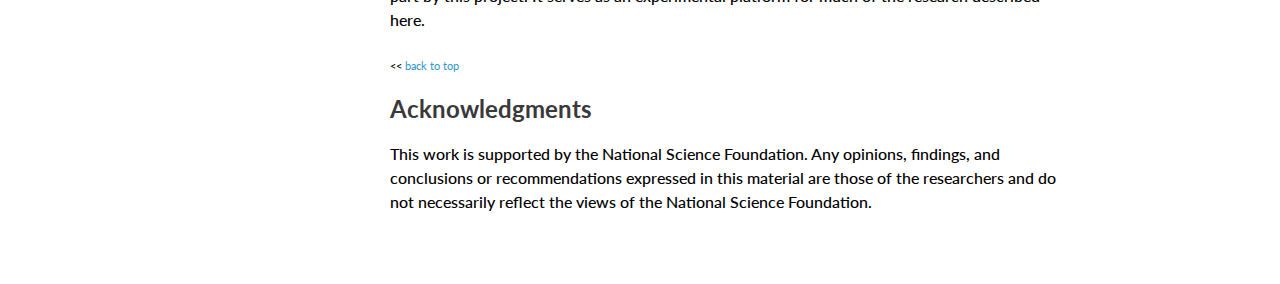
==== commit cc69f412: "Initial commit of project site." ====
--- a/index.html
+++ b/index.html
@@ -3,7 +3,7 @@
   <head>
     <meta charset="utf-8">
     <meta http-equiv="X-UA-Compatible" content="chrome=1">
-    <title>Providing Relevant and Timely Results: Real-Time Search Architectures and Relevance Algorithms</title>
+    <title>Ivory: A Hadoop Toolkit for Distributed Text Retrieval</title>
     <link rel="stylesheet" href="stylesheets/styles.css">
     <link rel="stylesheet" href="stylesheets/pygment_trac.css">
     <meta name="viewport" content="width=device-width, initial-scale=1, user-scalable=no">
@@ -27,76 +27,54 @@
 <p style="text-align: right">
 <img width="221" height="36" src="images/umd-logo.gif"></p>
 
-<h1>Providing Relevant and Timely Results: Real-Time Search Architectures and Relevance Algorithms</h1>
+<h1>Ivory: A Hadoop Toolkit for Distributed Text Retrieval</h1>
 
-<p><b>Project funded by the National Science Foundation</b> (<a href="http://www.nsf.gov/awardsearch/showAward.do?AwardNumber=1218043">IIS-1218043</a>)<br/>
-<b>PI:</b> <a href="http://www.umiacs.umd.edu/~jimmylin/"><b>Jimmy Lin</b></a>, University of Maryland</b></p>
+<p><b>Project funded by the National Science Foundation</b> (<a href="http://www.nsf.gov/awardsearch/showAward?AWD_ID=0916043">IIS-0916043</a>)<br/>
+<b>PI:</b> <a href="http://www.umiacs.umd.edu/~jimmylin/"><b>Jimmy Lin</b></a>,
+<b>University of Maryland</b></p>
 
+<p>This project began September 2009 and ended September 2013. This
+website exists for archival purposes only and is not being actively
+maintained.</p>
 
 <a name="overview"><h2>Overview</h2></a>
 
-<p>Search remains one of the best solutions today for satisfying users'
-information needs. However, today we are inundated with increasing
-quantities of information, with no relief in sight. As data volume on
-different media grows, so does the velocity &mdash; the rate at which
-information is being generated, transmitted, and consumed. The growing
-importance of social media such as Twitter further exacerbates this
-problem. It is clear that better real-time search capabilities are
-needed. This project aims to advance the state of the art in
-information retrieval by tackling real-time search, and more broadly,
-addressing retrieval challenges associated with streams of
-documents. Accomplishing this requires a better understanding of the
-temporal characteristics of queries, search results, and the
-underlying document collections from which they derive.</p>
+<p>Text retrieval is a technology that is vital for modern
+information-based societies, and today's systems must handle petabytes
+of data. Clearly, this challenge overwhelms the capabilities of
+individual servers, necessitating the processing power offered by
+networked clusters. Yet, academic information retrieval research is
+still dominated by single-core solutions.</p>
 
-<p>Overall, our effort consists of two themes:</p>
+<p>The question we ask in this project is: What should information
+retrieval systems look like in the era of "big data"? In particular,
+this project takes advantage of the MapReduce programming framework,
+via the Hadoop open-source implementation. We explore the design space
+of efficient algorithms for indexing and retrieval, with the goal of
+understanding tradeoffs between:</p>
 
-<ol>
+<ul>
 
-<li>High-performance search architectures for low-latency,
-high-throughput indexing and query evaluation, along with associated
-storage infrastructure for timestamped document collections.</li>
+<li>Quality (How good are the search results?)
+<li>Time (How fast is the algorithm?)
+<li>Space (How much memory do data structures consume?)
+<li>Scalability (How much text can our algorithms be applied to?)
 
-<li>Methods for extracting temporal signals from streams of documents
-and temporally-focused ranking algorithms for addressing users'
-information needs.</li>
-
-</ol>
-
-<p>One important aspect of this project is close coordination with
-evaluation efforts at the <a href="http://trec.nist.gov">Text
-Retrieval Conferences (TRECs)</a> sponsored by the U.S. National
-Institute of Standards and Technology (NIST). Since 2011, we have
-co-organized the microblog tracks, which operationalize evaluation of
-temporally-anchored search on Twitter data. These efforts enhance the
-broader impact of our activities.</p>
-
-<p>Temporally-enhanced search capabilities promise to provide users
-more effective access to time-sensitive information. Scenarios include
-journalists tracking events around the globe, victims of natural
-disasters trying to find loved ones, and political analysts digesting
-reactions to a candidate's speech.</p>
+</ul>
 
 <p><small>&lt;&lt; <a href="#">back to top</a></small></p>
 
 <a name="team"><h2>Project Team</h2></a>
 
 <table border="0" cellpadding="0" cellspacing="0">
-
 <tr>
 <td style="padding: 0px; border: 0 none;" align="center"><img src="headshots/jimmy.jpg" alt="Jimmy Lin" /></td>
 <td style="padding: 0px; border: 0 none;"><a href="http://www.umiacs.umd.edu/~jimmylin/"><b>Jimmy Lin</b></a><br/>
 Associate Professor, The iSchool</td></tr>
 
 <tr>
-<td style="padding: 0px; border: 0 none;" align="center"><img src="headshots/raul.jpg" alt="Raul Guerra"/></td>
-<td style="padding: 0px; border: 0 none;"><b>Raul Guerra</b>
-<br/>Ph.D. student, Computer Science</td>
-</tr>
-
-<tr>
-<td style="padding: 0px; border: 0 none;" align="center"><img src="headshots/terp.png" alt="Yulu Wang"/></td>
-<td style="padding: 0px; border: 0 none;"><b>Yulu Wang</b>
+<td style="padding: 0px; border: 0 none;" align="center"><img src="headshots/ashwin.jpg" alt="K. Ashwin Kumar"/></td>
+<td style="padding: 0px; border: 0 none;"><b>K. Ashwin Kumar</b>
 <br/>Ph.D. student, Computer Science</td>
 </tr>
 
@@ -106,30 +84,93 @@
 <br/>Ph.D., Computer Science (Graduated Summer 2013)</td>
 </tr>
 
+<tr>
+<td style="padding: 0px; border: 0 none;" align="center"><img src="headshots/ferhan.png" alt="Ferhan Ture"/></td>
+<td style="padding: 0px; border: 0 none;"><b>Ferhan Ture</b>
+<br/>Ph.D., Computer Science (Graduated Summer 2013)</td>
+</tr>
+
+<tr>
+<td style="padding: 0px; border: 0 none;" align="center"><img src="headshots/lidan.png" alt="Lidan Wang"/></td>
+<td style="padding: 0px; border: 0 none;"><b>Lidan Wang</b>
+<br/>Ph.D., Computer Science (Graduated Summer 2012)</td>
+</tr>
+
+<tr>
+<td style="padding: 0px; border: 0 none;" align="center"><img src="headshots/tamer.png" alt="Tamer Elsayed"/></td>
+<td style="padding: 0px; border: 0 none;"><b>Tamer Elsayed</b>
+<br/>Ph.D., Computer Science (Graduated Summer 2009)</td>
+</tr>
+
 </table>
 
 <p><small>&lt;&lt; <a href="#">back to top</a></small></p>
 
 <a name="publications"><h2>Publications (Selected)</h2></a>
 
-<p>Nima Asadi, Jimmy Lin, and Michael Busch. <a href="http://www.umiacs.umd.edu/~jimmylin/publications/Asadi_etal_KDD2013.pdf"><b>Dynamic Memory Allocation Policies for Postings in Real-Time Twitter Search.</b></a> <i>Proceedings of the 19th ACM SIGKDD International Conference on Knowledge Discovery and Data Mining (SIGKDD 2013)</i>, August 2013, Chicago, Illinois.
+<h3>Dissertations</h3>
 
-<p>Jimmy Lin and Miles Efron. <a href="http://www.umiacs.umd.edu/~jimmylin/publications/Lin_Efron_TAIA2013.pdf"><b>Temporal Relevance Profiles for Tweet Search.</b></a> <i>Proceedings of the SIGIR 2013 Workshop on Time-Aware Information Access</i>, August 2013, Dublin, Ireland.
+<p><a href="http://drum.lib.umd.edu/handle/1903/14502"><b>Searching to Translate and Translating to Search: When Information Retrieval Meets Machine Translation.</b></a><br/>
+Ferhan Ture. <span style="color: gray">Ph.D. Dissertation, University of Maryland, College Park, 2013.</span></p>
 
-<p>Nima Asadi and Jimmy Lin. <a href="http://www.umiacs.umd.edu/~jimmylin/publications/Asadi_Lin_TOIS2013.pdf"><b>Fast Candidate Generation for Real-Time Tweet Search with Bloom Filter Chains.</b></a> <i>ACM Transactions on Information Systems</i>, 31(3), article 13, 2013.
+<p><a href="http://drum.lib.umd.edu/handle/1903/14443"><b>Multi-Stage Search Architectures for Streaming Documents.</b></a><br/>
+Nima Asadi. <span style="color: gray">Ph.D. Dissertation, University of Maryland, College Park, 2013.</span></p>
 
-<p>Nima Asadi. <b>Multi-Stage Search Architectures for Streaming Documents.</b> Ph.D. dissertation, University of Maryland, College Park, 2013.</p>
+<p><a href="http://drum.lib.umd.edu/handle/1903/13187"><b>Learning to Efficiently Rank.</b></a><br/>
+Lidan Wang. <span style="color: gray">Ph.D. Dissertation, University of Maryland, College Park, 2012.</span></p>
 
-<p>Nima Asadi and Jimmy Lin. <a href="http://arxiv.org/abs/1305.0699"><b>Fast, Incremental Inverted Indexing in Main Memory for Web-Scale Collections.</b></a> <i>arXiv:1305.0699</i>, May 2013.</p>
+
+<h3>Journal Articles</h3>
+
+<p><a href="publications/Asadi_Lin_IRJ2013.pdf"><b>Document Vector Representations for Feature Extraction in Multi-Stage Document Ranking.</b></a><br/>
+Nima Asadi and Jimmy Lin. <span style="color: gray">Information Retrieval</i>, 16(6):747-768, 2013.</span></p>
+
+<h3>Conference Papers</h3>
+
+<p><a href="publications/Kumar_etal_VLDB2013.pdf"><b>Hone: "Scaling Down" Hadoop on Shared-Memory Systems.</b></a><br/>
+K. Ashwin Kumar, Jonathan Gluck, Amol Deshpande, and Jimmy Lin. <span style="color: gray">Proceedings of the 39th International Conference on Very Large Data Base (VLDB 2013), page 1354-1357, August 2013, Trento, Italy.</span></p>
+
+<p><a href="publications/Asadi_Lin_SIGIR2013.pdf"><b>Effectiveness/Efficiency Tradeoffs for Candidate Generation in Multi-Stage Retrieval Architectures.</b></a><br/>
+Nima Asadi and Jimmy Lin. <span style="color: gray">Proceedings of the 36th Annual International ACM SIGIR Conference on Research and Development in Information Retrieval (SIGIR 2013), pages 997-1000, July 2013, Dublin, Ireland.</span></p>
+
+<p><a href="publications/Ture_etal_COLING2012.pdf"><b>Combining Statistical Translation Techniques for Cross-Language Information Retrieval.</b></a><br/>
+Ferhan Ture, Jimmy Lin, and Douglas W. Oard. <span style="color: gray">Proceedings of the 24th International Conference on Computational Linguistics (COLING 2012)</i>, pages 2685-2702, December 2012, Mumbai, India.</span></p>
+
+<p><a href="publications/Asadi_Lin_CIKM2012.pdf"><b>Fast Candidate Generation for Two-Phase Document Ranking: Postings List Intersection with Bloom Filters.</b></a><br/>
+Nima Asadi and Jimmy Lin. <span style="color: gray">Proceedings of 21th International Conference on Information and Knowledge Management (CIKM 2012)</i>, pages 2419-2422, October 2012, Maui, Hawaii.</span></p>
+
+<p><a href="publications/Ture_Lin_NAACL-HLT2012.pdf"><b>Why Not Grab a Free Lunch? Mining Large Corpora for Parallel Sentences to Improve Translation Modeling.</b></a><br/>
+Ferhan Ture and Jimmy Lin. <span style="color: gray">Proceedings of the 2012 Conference of the North American Chapter of the Association for Computational Linguistics: Human Language Technologies (NAACL/HLT 2012), pages 626-630, June 2012, Montreal, Quebec, Canada.</span></p>
+
+
+<p><a href="publications/Elsayed_etal_CIKM2011.pdf"><b>When Close Enough Is Good Enough: Approximate Positional Indexes for Efficient Ranked Retrieval.</b></a><br/>
+Tamer Elsayed, Jimmy Lin, and Don Metzler. <span style="color: gray">Proceedings of 20th International Conference on Information and Knowledge Management (CIKM 2011), pages 1993-1996, October 2011, Glasgow, Scotland.</span></p>
+
+
+<p><a href="publications/Ture_etal_SIGIR2011.pdf"><b>No Free Lunch: Brute Force vs. Locality-Sensitive Hashing for Cross-lingual Pairwise Similarity.</b></a><br/>
+Ferhan Ture, Tamer Elsayed, and Jimmy Lin. <span style="color: gray">Proceedings of the 34th Annual International ACM SIGIR Conference on Research and Development in Information Retrieval (SIGIR 2011), page 943-952, July 2011, Beijing, China.</span></p>
+
+<p><a href="publications/Wang_etal_SIGIR2011.pdf"><b>A Cascade Ranking Model for Efficient Ranked Retrieval.</b></a><br/>
+Lidan Wang, Jimmy Lin, and Donald Metzler. <span style="color: gray">Proceedings of the 34th Annual International ACM SIGIR Conference on Research and Development in Information Retrieval (SIGIR 2011), page 105-114, July 2011, Beijing, China.</span></p>
+
+<p><a href="publications/Wang_etal_CIKM2010.pdf"><b>Ranking Under Temporal Constraints.</b></a><br/>
+Lidan Wang, Donald Metzler, and Jimmy Lin. <span style="color: gray">Proceedings of 19th International Conference on Information and Knowledge Management (CIKM 2010), pages 79-88, October 2010, Toronto, Canada.</span></p>
+
+<p><a href="publications/Wang_etal_SIGIR2010.pdf"><b>Learning to Efficiently Rank.</b></a><br/>
+Lidan Wang, Jimmy Lin, and Donald Metzler. <span style="color: gray">Proceedings of the 33rd Annual International ACM SIGIR Conference on Research and Development in Information Retrieval (SIGIR 2010), pages 138-145, July 2010, Geneva, Switzerland.</span></p>
+
+<p><a href="publications/Lin_etal_TREC2009.pdf"><b>Of Ivory and Smurfs: Loxodontan MapReduce Experiments for Web Search.</b></a><br/>
+Jimmy Lin, Donald Metzler, Tamer Elsayed, and Lidan Wang. <span style="color: gray">Proceedings of the Eighteenth Text REtrieval Conference (TREC 2009), November 2009, Gaithersburg, Maryland.</span></p>
 
 <p><small>&lt;&lt; <a href="#">back to top</a></small></p>
 
 <a name="software"><h2>Software</h2></a>
 
-<p><b>Twitter Tools</b>, the software infrastructure for the "track as
-a service" model implemented in the TREC 2013 Microblog track, is
-available <a href="http://twittertools.cc/">here</a> under an
-open-source license.</p>
+<p><a href="http://ivory.cc/"><b>Ivory</b></a> is an open-source
+Hadoop toolkit for web-scale information retrieval research supported
+in part by this project. It serves as an experimental platform for
+much of the research described here.</p>
+
 
 <p><small>&lt;&lt; <a href="#">back to top</a></small></p>
 
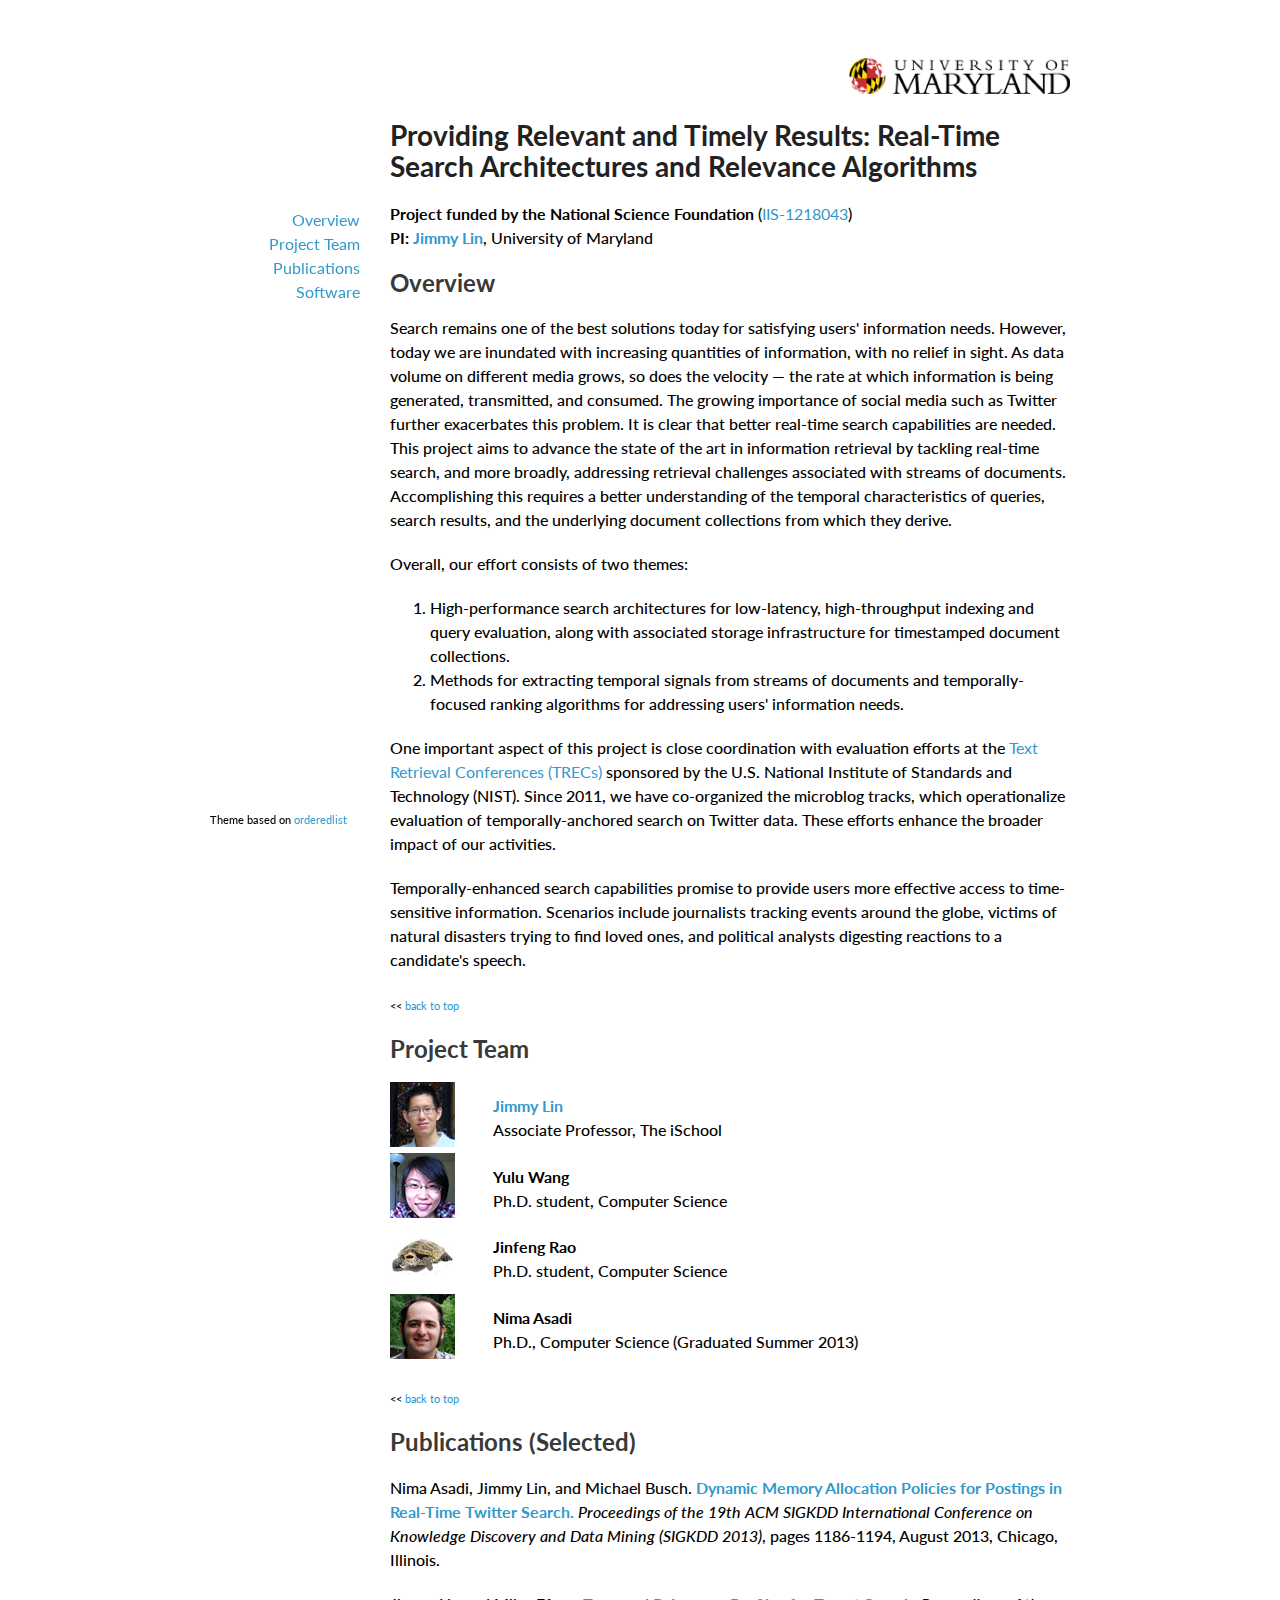
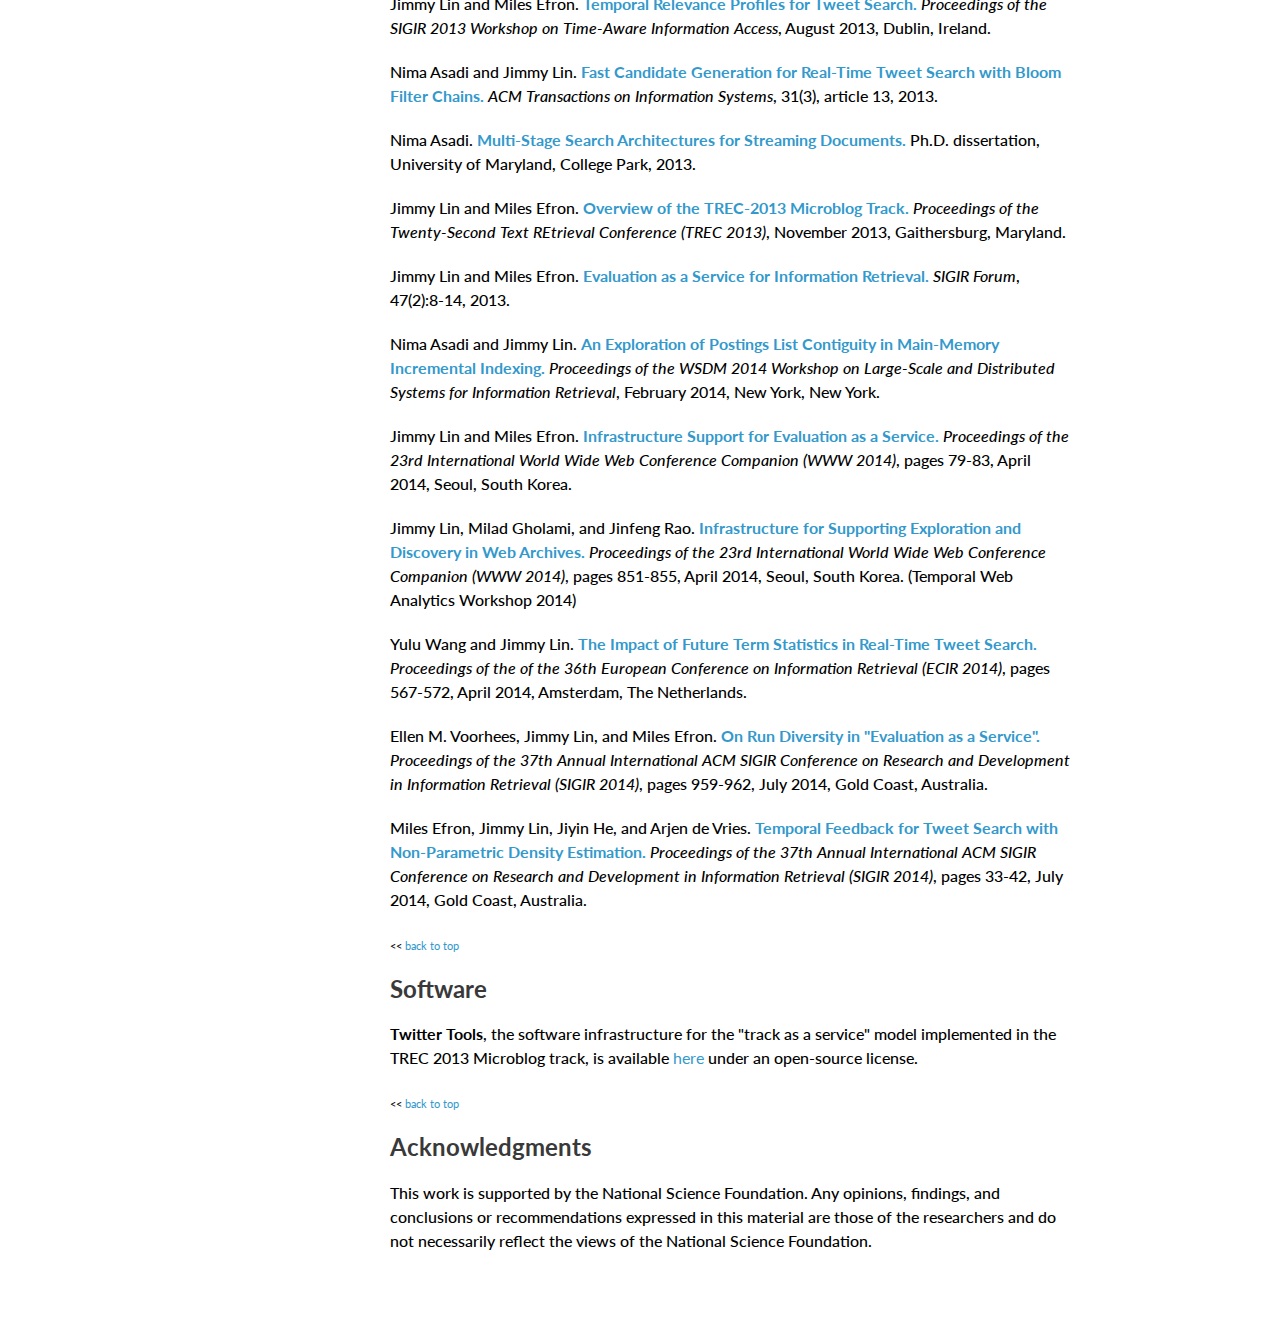
==== commit 2bd67a44: "Updated publications." ====
--- a/index.html
+++ b/index.html
@@ -3,7 +3,7 @@
   <head>
     <meta charset="utf-8">
     <meta http-equiv="X-UA-Compatible" content="chrome=1">
-    <title>Ivory: A Hadoop Toolkit for Distributed Text Retrieval</title>
+    <title>Providing Relevant and Timely Results: Real-Time Search Architectures and Relevance Algorithms</title>
     <link rel="stylesheet" href="stylesheets/styles.css">
     <link rel="stylesheet" href="stylesheets/pygment_trac.css">
     <meta name="viewport" content="width=device-width, initial-scale=1, user-scalable=no">
@@ -27,54 +27,76 @@
 <p style="text-align: right">
 <img width="221" height="36" src="images/umd-logo.gif"></p>
 
-<h1>Ivory: A Hadoop Toolkit for Distributed Text Retrieval</h1>
+<h1>Providing Relevant and Timely Results: Real-Time Search Architectures and Relevance Algorithms</h1>
 
-<p><b>Project funded by the National Science Foundation</b> (<a href="http://www.nsf.gov/awardsearch/showAward?AWD_ID=0916043">IIS-0916043</a>)<br/>
-<b>PI:</b> <a href="http://www.umiacs.umd.edu/~jimmylin/"><b>Jimmy Lin</b></a>,
-<b>University of Maryland</b></p>
+<p><b>Project funded by the National Science Foundation</b> (<a href="http://www.nsf.gov/awardsearch/showAward.do?AwardNumber=1218043">IIS-1218043</a>)<br/>
+<b>PI:</b> <a href="http://www.umiacs.umd.edu/~jimmylin/"><b>Jimmy Lin</b></a>, University of Maryland</b></p>
 
-<p>This project began September 2009 and ended September 2013. This
-website exists for archival purposes only and is not being actively
-maintained.</p>
 
 <a name="overview"><h2>Overview</h2></a>
 
-<p>Text retrieval is a technology that is vital for modern
-information-based societies, and today's systems must handle petabytes
-of data. Clearly, this challenge overwhelms the capabilities of
-individual servers, necessitating the processing power offered by
-networked clusters. Yet, academic information retrieval research is
-still dominated by single-core solutions.</p>
+<p>Search remains one of the best solutions today for satisfying users'
+information needs. However, today we are inundated with increasing
+quantities of information, with no relief in sight. As data volume on
+different media grows, so does the velocity &mdash; the rate at which
+information is being generated, transmitted, and consumed. The growing
+importance of social media such as Twitter further exacerbates this
+problem. It is clear that better real-time search capabilities are
+needed. This project aims to advance the state of the art in
+information retrieval by tackling real-time search, and more broadly,
+addressing retrieval challenges associated with streams of
+documents. Accomplishing this requires a better understanding of the
+temporal characteristics of queries, search results, and the
+underlying document collections from which they derive.</p>
 
-<p>The question we ask in this project is: What should information
-retrieval systems look like in the era of "big data"? In particular,
-this project takes advantage of the MapReduce programming framework,
-via the Hadoop open-source implementation. We explore the design space
-of efficient algorithms for indexing and retrieval, with the goal of
-understanding tradeoffs between:</p>
+<p>Overall, our effort consists of two themes:</p>
 
-<ul>
+<ol>
 
-<li>Quality (How good are the search results?)
-<li>Time (How fast is the algorithm?)
-<li>Space (How much memory do data structures consume?)
-<li>Scalability (How much text can our algorithms be applied to?)
+<li>High-performance search architectures for low-latency,
+high-throughput indexing and query evaluation, along with associated
+storage infrastructure for timestamped document collections.</li>
 
-</ul>
+<li>Methods for extracting temporal signals from streams of documents
+and temporally-focused ranking algorithms for addressing users'
+information needs.</li>
+
+</ol>
+
+<p>One important aspect of this project is close coordination with
+evaluation efforts at the <a href="http://trec.nist.gov">Text
+Retrieval Conferences (TRECs)</a> sponsored by the U.S. National
+Institute of Standards and Technology (NIST). Since 2011, we have
+co-organized the microblog tracks, which operationalize evaluation of
+temporally-anchored search on Twitter data. These efforts enhance the
+broader impact of our activities.</p>
+
+<p>Temporally-enhanced search capabilities promise to provide users
+more effective access to time-sensitive information. Scenarios include
+journalists tracking events around the globe, victims of natural
+disasters trying to find loved ones, and political analysts digesting
+reactions to a candidate's speech.</p>
 
 <p><small>&lt;&lt; <a href="#">back to top</a></small></p>
 
 <a name="team"><h2>Project Team</h2></a>
 
 <table border="0" cellpadding="0" cellspacing="0">
+
 <tr>
 <td style="padding: 0px; border: 0 none;" align="center"><img src="headshots/jimmy.jpg" alt="Jimmy Lin" /></td>
 <td style="padding: 0px; border: 0 none;"><a href="http://www.umiacs.umd.edu/~jimmylin/"><b>Jimmy Lin</b></a><br/>
 Associate Professor, The iSchool</td></tr>
 
 <tr>
-<td style="padding: 0px; border: 0 none;" align="center"><img src="headshots/ashwin.jpg" alt="K. Ashwin Kumar"/></td>
-<td style="padding: 0px; border: 0 none;"><b>K. Ashwin Kumar</b>
+<td style="padding: 0px; border: 0 none;" align="center"><img src="headshots/yulu.jpg" alt="Yulu Wang"/></td>
+<td style="padding: 0px; border: 0 none;"><b>Yulu Wang</b>
+<br/>Ph.D. student, Computer Science</td>
+</tr>
+
+<tr>
+<td style="padding: 0px; border: 0 none;" align="center"><img src="headshots/terp.png" alt="Jinfeng Rao"/></td>
+<td style="padding: 0px; border: 0 none;"><b>Jinfeng Rao</b>
 <br/>Ph.D. student, Computer Science</td>
 </tr>
 
@@ -84,93 +106,44 @@
 <br/>Ph.D., Computer Science (Graduated Summer 2013)</td>
 </tr>
 
-<tr>
-<td style="padding: 0px; border: 0 none;" align="center"><img src="headshots/ferhan.png" alt="Ferhan Ture"/></td>
-<td style="padding: 0px; border: 0 none;"><b>Ferhan Ture</b>
-<br/>Ph.D., Computer Science (Graduated Summer 2013)</td>
-</tr>
-
-<tr>
-<td style="padding: 0px; border: 0 none;" align="center"><img src="headshots/lidan.png" alt="Lidan Wang"/></td>
-<td style="padding: 0px; border: 0 none;"><b>Lidan Wang</b>
-<br/>Ph.D., Computer Science (Graduated Summer 2012)</td>
-</tr>
-
-<tr>
-<td style="padding: 0px; border: 0 none;" align="center"><img src="headshots/tamer.png" alt="Tamer Elsayed"/></td>
-<td style="padding: 0px; border: 0 none;"><b>Tamer Elsayed</b>
-<br/>Ph.D., Computer Science (Graduated Summer 2009)</td>
-</tr>
-
 </table>
 
 <p><small>&lt;&lt; <a href="#">back to top</a></small></p>
 
 <a name="publications"><h2>Publications (Selected)</h2></a>
 
-<h3>Dissertations</h3>
+<p>Nima Asadi, Jimmy Lin, and Michael Busch. <a href="http://www.umiacs.umd.edu/~jimmylin/publications/Asadi_etal_KDD2013.pdf"><b>Dynamic Memory Allocation Policies for Postings in Real-Time Twitter Search.</b></a> <i>Proceedings of the 19th ACM SIGKDD International Conference on Knowledge Discovery and Data Mining (SIGKDD 2013)</i>, pages 1186-1194, August 2013, Chicago, Illinois.
 
-<p><a href="http://drum.lib.umd.edu/handle/1903/14502"><b>Searching to Translate and Translating to Search: When Information Retrieval Meets Machine Translation.</b></a><br/>
-Ferhan Ture. <span style="color: gray">Ph.D. Dissertation, University of Maryland, College Park, 2013.</span></p>
+<p>Jimmy Lin and Miles Efron. <a href="http://www.umiacs.umd.edu/~jimmylin/publications/Lin_Efron_TAIA2013.pdf"><b>Temporal Relevance Profiles for Tweet Search.</b></a> <i>Proceedings of the SIGIR 2013 Workshop on Time-Aware Information Access</i>, August 2013, Dublin, Ireland.
 
-<p><a href="http://drum.lib.umd.edu/handle/1903/14443"><b>Multi-Stage Search Architectures for Streaming Documents.</b></a><br/>
-Nima Asadi. <span style="color: gray">Ph.D. Dissertation, University of Maryland, College Park, 2013.</span></p>
+<p>Nima Asadi and Jimmy Lin. <a href="http://www.umiacs.umd.edu/~jimmylin/publications/Asadi_Lin_TOIS2013.pdf"><b>Fast Candidate Generation for Real-Time Tweet Search with Bloom Filter Chains.</b></a> <i>ACM Transactions on Information Systems</i>, 31(3), article 13, 2013.
 
-<p><a href="http://drum.lib.umd.edu/handle/1903/13187"><b>Learning to Efficiently Rank.</b></a><br/>
-Lidan Wang. <span style="color: gray">Ph.D. Dissertation, University of Maryland, College Park, 2012.</span></p>
+<p>Nima Asadi. <a href="http://drum.lib.umd.edu/handle/1903/14443"><b>Multi-Stage Search Architectures for Streaming Documents.</b></a> Ph.D. dissertation, University of Maryland, College Park, 2013.</p>
 
+<p>Jimmy Lin and Miles Efron. <a href="http://www.umiacs.umd.edu/~jimmylin/publications/Lin_Efron_TREC2013_notebook.pdf"><b>Overview of the TREC-2013 Microblog Track.</b></a> <i>Proceedings of the Twenty-Second Text REtrieval Conference (TREC 2013)</i>, November 2013, Gaithersburg, Maryland.</p>
 
-<h3>Journal Articles</h3>
+<p>Jimmy Lin and Miles Efron. <a href="http://www.umiacs.umd.edu/~jimmylin/publications/Lin_Efron_SIGIRForum2013.pdf"><b>Evaluation as a Service for Information Retrieval.</b></a> <i>SIGIR Forum</i>, 47(2):8-14, 2013.</p>
 
-<p><a href="publications/Asadi_Lin_IRJ2013.pdf"><b>Document Vector Representations for Feature Extraction in Multi-Stage Document Ranking.</b></a><br/>
-Nima Asadi and Jimmy Lin. <span style="color: gray">Information Retrieval</i>, 16(6):747-768, 2013.</span></p>
+<p>Nima Asadi and Jimmy Lin. <a href="http://www.umiacs.umd.edu/~jimmylin/publications/Asadi_Lin_LSDSIR2014.pdf"><b>An Exploration of Postings List Contiguity in Main-Memory Incremental Indexing.</b></a> <i>Proceedings of the WSDM 2014 Workshop on Large-Scale and Distributed Systems for Information Retrieval</i>, February 2014, New York, New York.</p>
 
-<h3>Conference Papers</h3>
+<p>Jimmy Lin and Miles Efron. <a href="http://www.umiacs.umd.edu/~jimmylin/publications/Lin_Efron_WWW2014.pdf"><b>Infrastructure Support for Evaluation as a Service.</b></a> <i>Proceedings of the 23rd International World Wide Web Conference Companion (WWW 2014)</i>, pages 79-83, April 2014, Seoul, South Korea.</p>
 
-<p><a href="publications/Kumar_etal_VLDB2013.pdf"><b>Hone: "Scaling Down" Hadoop on Shared-Memory Systems.</b></a><br/>
-K. Ashwin Kumar, Jonathan Gluck, Amol Deshpande, and Jimmy Lin. <span style="color: gray">Proceedings of the 39th International Conference on Very Large Data Base (VLDB 2013), page 1354-1357, August 2013, Trento, Italy.</span></p>
+<p>Jimmy Lin, Milad Gholami, and Jinfeng Rao. <a href="http://www.umiacs.umd.edu/~jimmylin/publications/Lin_etal_TempWeb2014.pdf"><b>Infrastructure for Supporting Exploration and Discovery in Web Archives.</b></a> <i>Proceedings of the 23rd International World Wide Web Conference Companion (WWW 2014)</i>, pages 851-855, April 2014, Seoul, South Korea. (Temporal Web Analytics Workshop 2014)</p>
 
-<p><a href="publications/Asadi_Lin_SIGIR2013.pdf"><b>Effectiveness/Efficiency Tradeoffs for Candidate Generation in Multi-Stage Retrieval Architectures.</b></a><br/>
-Nima Asadi and Jimmy Lin. <span style="color: gray">Proceedings of the 36th Annual International ACM SIGIR Conference on Research and Development in Information Retrieval (SIGIR 2013), pages 997-1000, July 2013, Dublin, Ireland.</span></p>
+<p>Yulu Wang and Jimmy Lin. <a href="http://www.umiacs.umd.edu/~jimmylin/publications/Wang_Lin_ECIR2014.pdf"><b>The Impact of Future Term Statistics in Real-Time Tweet Search.</b></a> <i>Proceedings of the of the 36th European Conference on Information Retrieval (ECIR 2014)</i>, pages 567-572, April 2014, Amsterdam, The Netherlands.</p>
 
-<p><a href="publications/Ture_etal_COLING2012.pdf"><b>Combining Statistical Translation Techniques for Cross-Language Information Retrieval.</b></a><br/>
-Ferhan Ture, Jimmy Lin, and Douglas W. Oard. <span style="color: gray">Proceedings of the 24th International Conference on Computational Linguistics (COLING 2012)</i>, pages 2685-2702, December 2012, Mumbai, India.</span></p>
+<p>Ellen M. Voorhees, Jimmy Lin, and Miles Efron. <a href="http://www.umiacs.umd.edu/~jimmylin/publications/Voorhees_etal_SIGIR2014.pdf"><b>On Run Diversity in "Evaluation as a Service".</b></a> <i>Proceedings of the 37th Annual International ACM SIGIR Conference on Research and Development in Information Retrieval (SIGIR 2014)</i>, pages 959-962, July 2014, Gold Coast, Australia.</p>
 
-<p><a href="publications/Asadi_Lin_CIKM2012.pdf"><b>Fast Candidate Generation for Two-Phase Document Ranking: Postings List Intersection with Bloom Filters.</b></a><br/>
-Nima Asadi and Jimmy Lin. <span style="color: gray">Proceedings of 21th International Conference on Information and Knowledge Management (CIKM 2012)</i>, pages 2419-2422, October 2012, Maui, Hawaii.</span></p>
-
-<p><a href="publications/Ture_Lin_NAACL-HLT2012.pdf"><b>Why Not Grab a Free Lunch? Mining Large Corpora for Parallel Sentences to Improve Translation Modeling.</b></a><br/>
-Ferhan Ture and Jimmy Lin. <span style="color: gray">Proceedings of the 2012 Conference of the North American Chapter of the Association for Computational Linguistics: Human Language Technologies (NAACL/HLT 2012), pages 626-630, June 2012, Montreal, Quebec, Canada.</span></p>
-
-
-<p><a href="publications/Elsayed_etal_CIKM2011.pdf"><b>When Close Enough Is Good Enough: Approximate Positional Indexes for Efficient Ranked Retrieval.</b></a><br/>
-Tamer Elsayed, Jimmy Lin, and Don Metzler. <span style="color: gray">Proceedings of 20th International Conference on Information and Knowledge Management (CIKM 2011), pages 1993-1996, October 2011, Glasgow, Scotland.</span></p>
-
-
-<p><a href="publications/Ture_etal_SIGIR2011.pdf"><b>No Free Lunch: Brute Force vs. Locality-Sensitive Hashing for Cross-lingual Pairwise Similarity.</b></a><br/>
-Ferhan Ture, Tamer Elsayed, and Jimmy Lin. <span style="color: gray">Proceedings of the 34th Annual International ACM SIGIR Conference on Research and Development in Information Retrieval (SIGIR 2011), page 943-952, July 2011, Beijing, China.</span></p>
-
-<p><a href="publications/Wang_etal_SIGIR2011.pdf"><b>A Cascade Ranking Model for Efficient Ranked Retrieval.</b></a><br/>
-Lidan Wang, Jimmy Lin, and Donald Metzler. <span style="color: gray">Proceedings of the 34th Annual International ACM SIGIR Conference on Research and Development in Information Retrieval (SIGIR 2011), page 105-114, July 2011, Beijing, China.</span></p>
-
-<p><a href="publications/Wang_etal_CIKM2010.pdf"><b>Ranking Under Temporal Constraints.</b></a><br/>
-Lidan Wang, Donald Metzler, and Jimmy Lin. <span style="color: gray">Proceedings of 19th International Conference on Information and Knowledge Management (CIKM 2010), pages 79-88, October 2010, Toronto, Canada.</span></p>
-
-<p><a href="publications/Wang_etal_SIGIR2010.pdf"><b>Learning to Efficiently Rank.</b></a><br/>
-Lidan Wang, Jimmy Lin, and Donald Metzler. <span style="color: gray">Proceedings of the 33rd Annual International ACM SIGIR Conference on Research and Development in Information Retrieval (SIGIR 2010), pages 138-145, July 2010, Geneva, Switzerland.</span></p>
-
-<p><a href="publications/Lin_etal_TREC2009.pdf"><b>Of Ivory and Smurfs: Loxodontan MapReduce Experiments for Web Search.</b></a><br/>
-Jimmy Lin, Donald Metzler, Tamer Elsayed, and Lidan Wang. <span style="color: gray">Proceedings of the Eighteenth Text REtrieval Conference (TREC 2009), November 2009, Gaithersburg, Maryland.</span></p>
+<p>Miles Efron, Jimmy Lin, Jiyin He, and Arjen de Vries. <a href="http://www.umiacs.umd.edu/~jimmylin/publications/Efron_etal_SIGIR2014.pdf"><b>Temporal Feedback for Tweet Search with Non-Parametric Density Estimation.</b></a> <i>Proceedings of the 37th Annual International ACM SIGIR Conference on Research and Development in Information Retrieval (SIGIR 2014)</i>, pages 33-42, July 2014, Gold Coast, Australia.</p>
 
 <p><small>&lt;&lt; <a href="#">back to top</a></small></p>
 
 <a name="software"><h2>Software</h2></a>
 
-<p><a href="http://ivory.cc/"><b>Ivory</b></a> is an open-source
-Hadoop toolkit for web-scale information retrieval research supported
-in part by this project. It serves as an experimental platform for
-much of the research described here.</p>
-
+<p><b>Twitter Tools</b>, the software infrastructure for the "track as
+a service" model implemented in the TREC 2013 Microblog track, is
+available <a href="http://twittertools.cc/">here</a> under an
+open-source license.</p>
 
 <p><small>&lt;&lt; <a href="#">back to top</a></small></p>
 
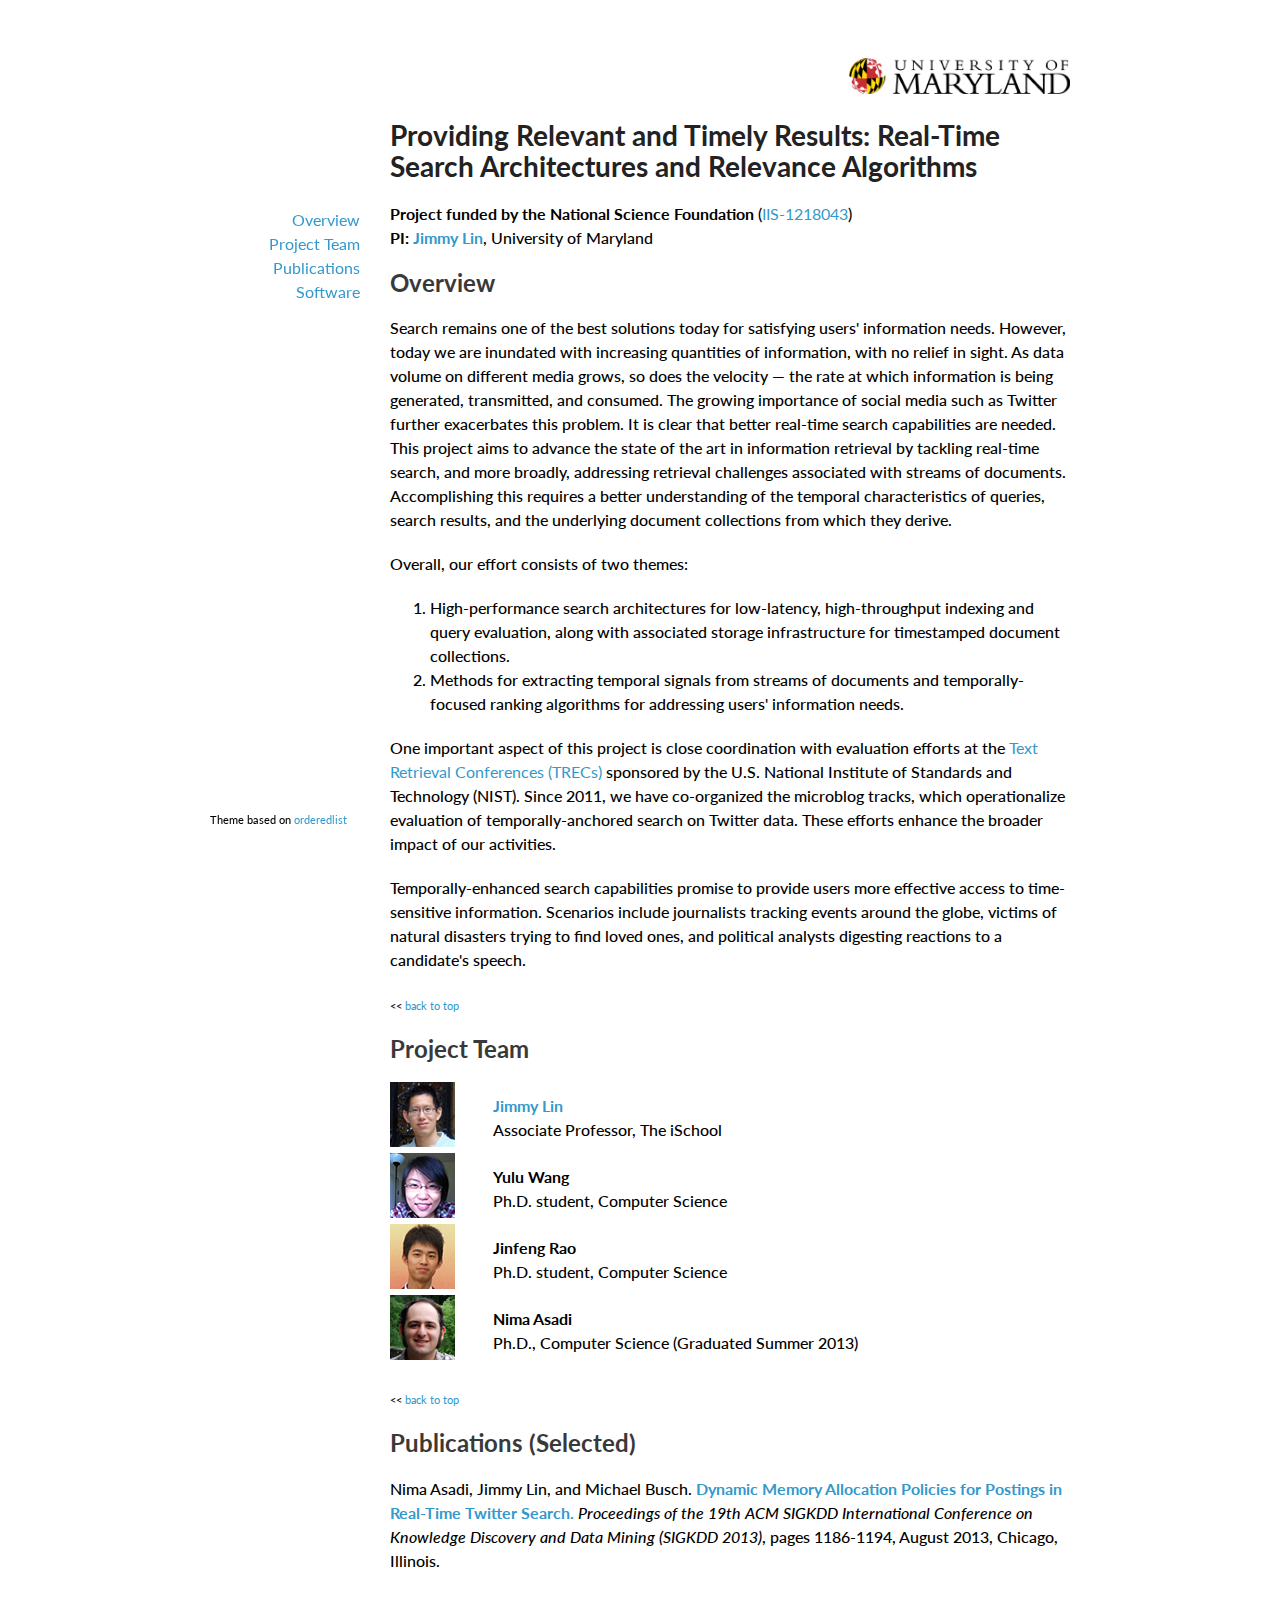
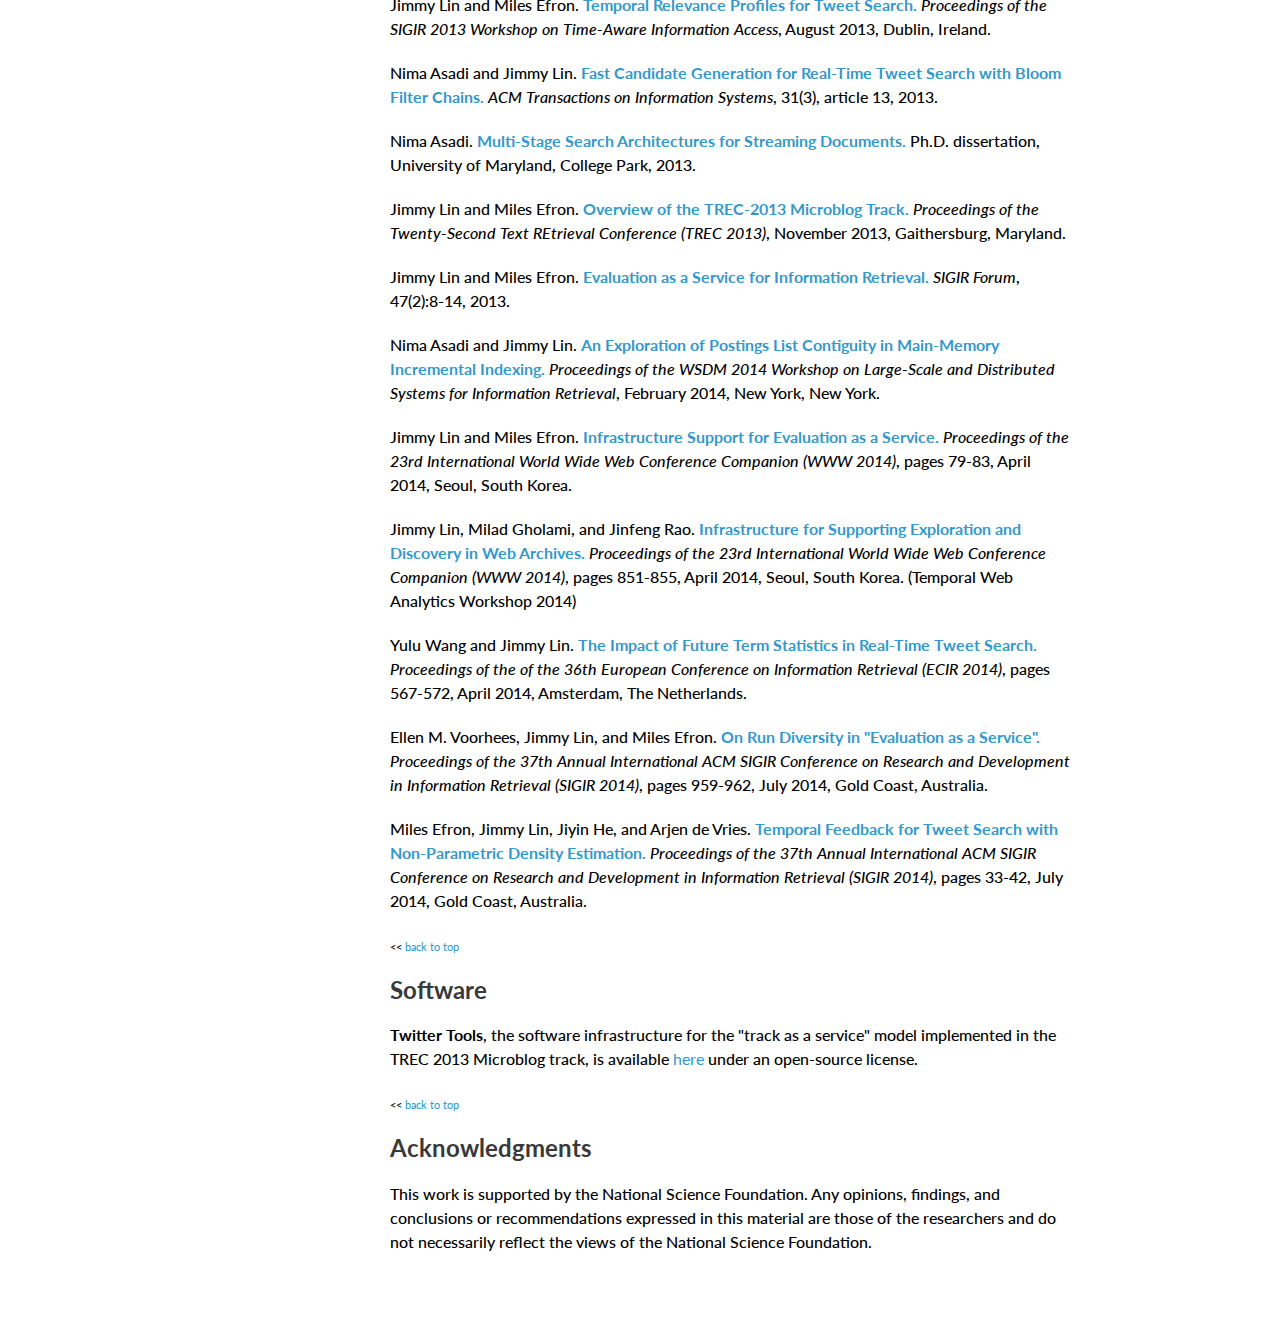
==== commit 545fc5cf: "Added Jinfeng headshot." ====
--- a/index.html
+++ b/index.html
@@ -95,7 +95,7 @@
 </tr>
 
 <tr>
-<td style="padding: 0px; border: 0 none;" align="center"><img src="headshots/terp.png" alt="Jinfeng Rao"/></td>
+<td style="padding: 0px; border: 0 none;" align="center"><img src="headshots/jinfeng.png" alt="Jinfeng Rao"/></td>
 <td style="padding: 0px; border: 0 none;"><b>Jinfeng Rao</b>
 <br/>Ph.D. student, Computer Science</td>
 </tr>
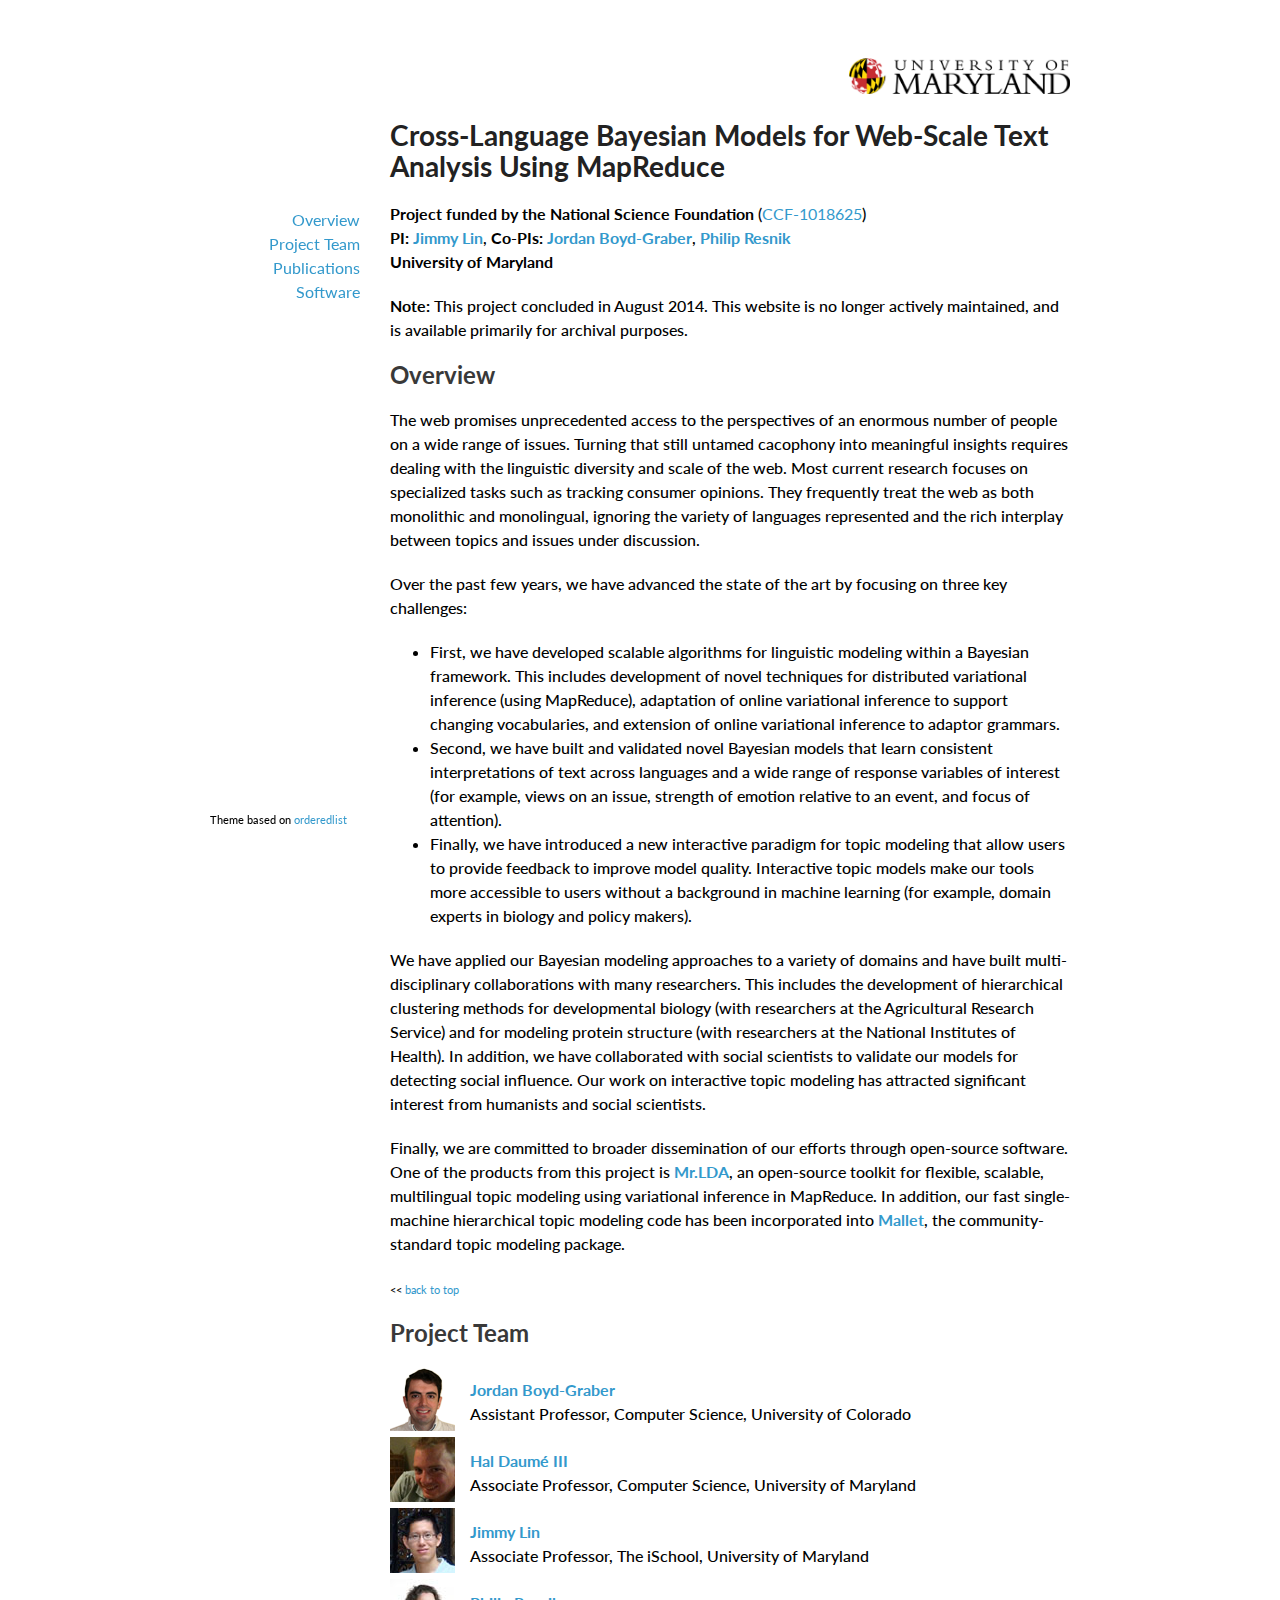
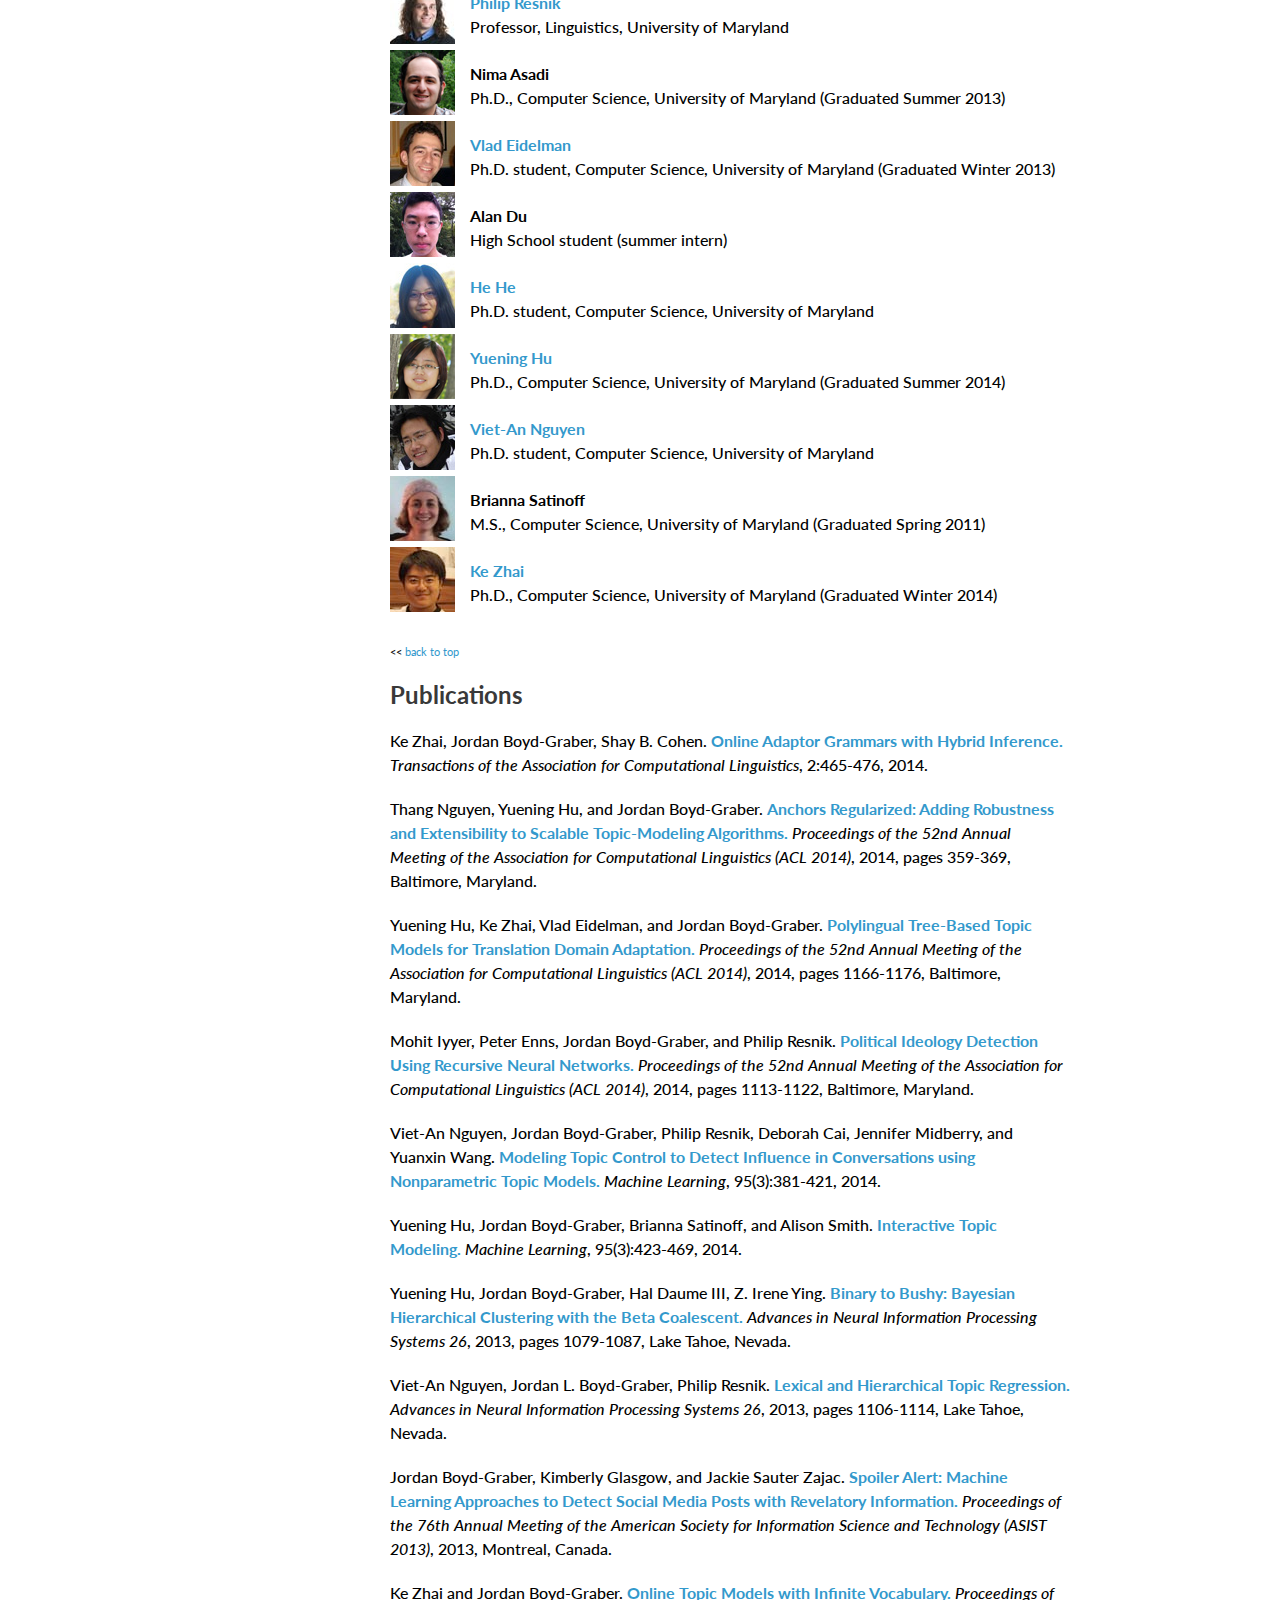
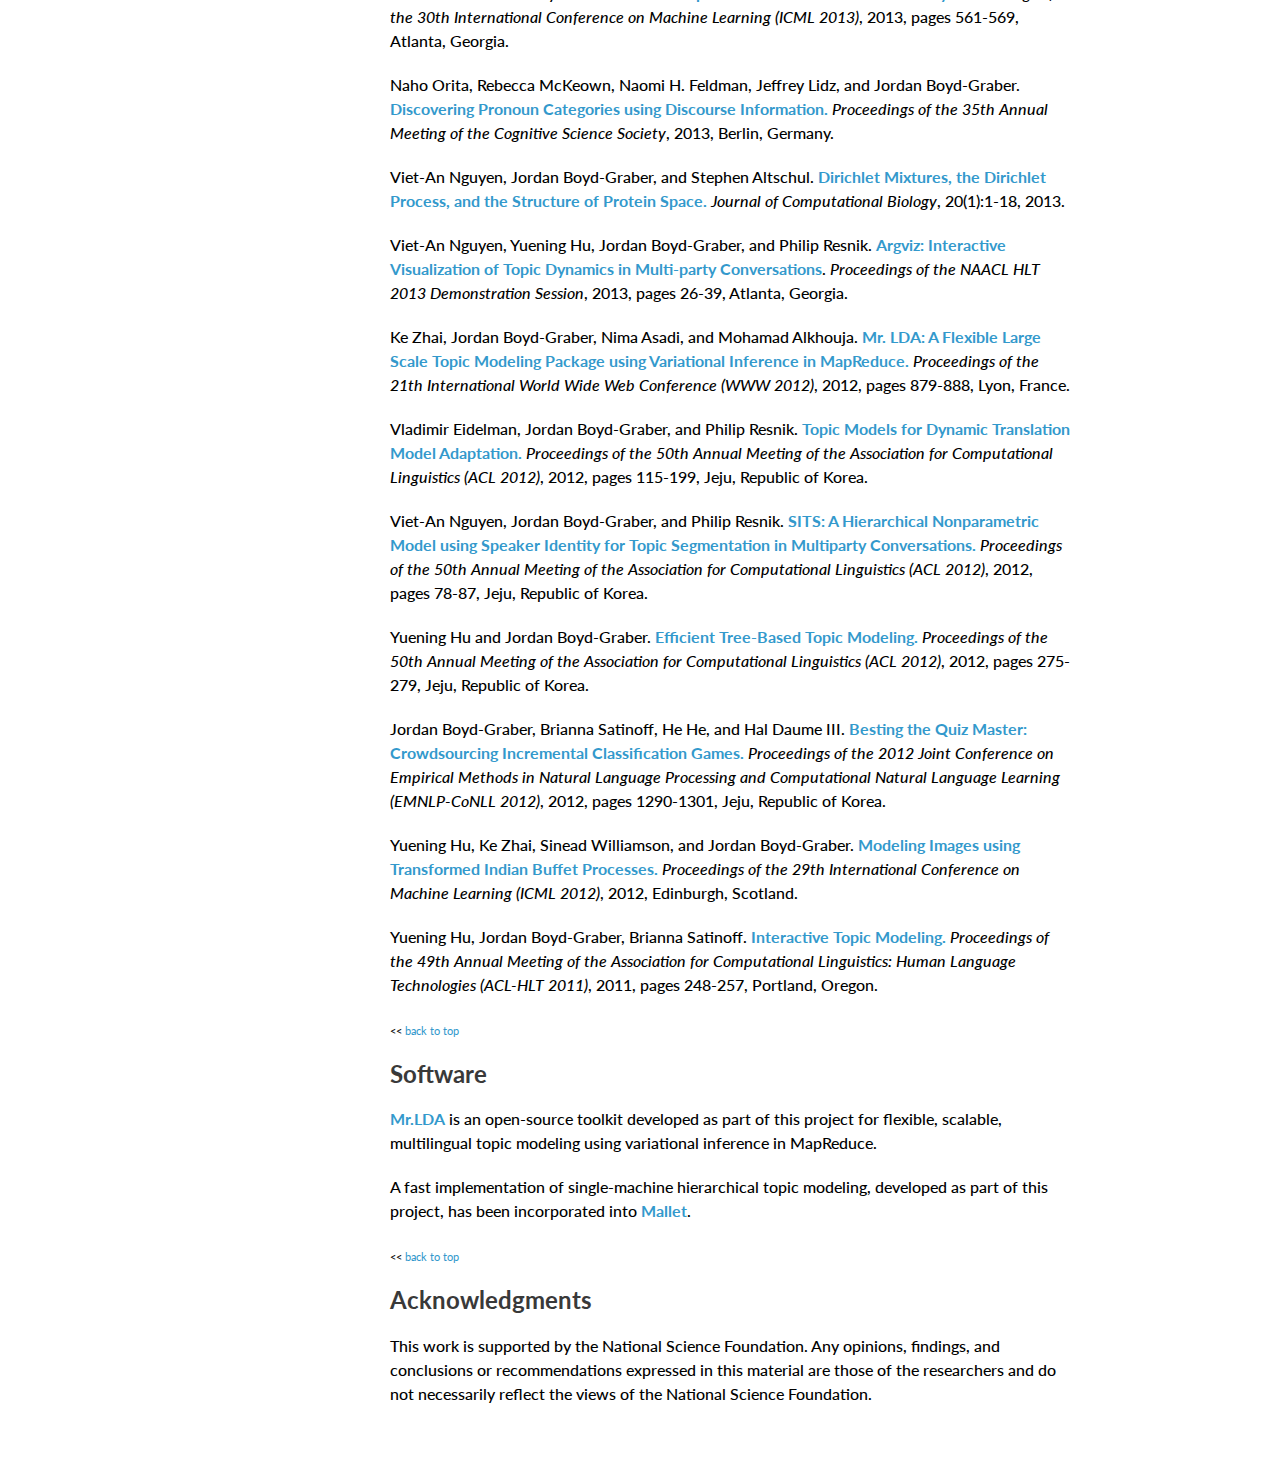
==== commit a786f723: "Update." ====
--- a/index.html
+++ b/index.html
@@ -3,7 +3,7 @@
   <head>
     <meta charset="utf-8">
     <meta http-equiv="X-UA-Compatible" content="chrome=1">
-    <title>Providing Relevant and Timely Results: Real-Time Search Architectures and Relevance Algorithms</title>
+    <title>Cross-Language Bayesian Models for Web-Scale Text Analysis Using MapReduce</title>
     <link rel="stylesheet" href="stylesheets/styles.css">
     <link rel="stylesheet" href="stylesheets/pygment_trac.css">
     <meta name="viewport" content="width=device-width, initial-scale=1, user-scalable=no">
@@ -27,123 +27,206 @@
 <p style="text-align: right">
 <img width="221" height="36" src="images/umd-logo.gif"></p>
 
-<h1>Providing Relevant and Timely Results: Real-Time Search Architectures and Relevance Algorithms</h1>
-
-<p><b>Project funded by the National Science Foundation</b> (<a href="http://www.nsf.gov/awardsearch/showAward.do?AwardNumber=1218043">IIS-1218043</a>)<br/>
-<b>PI:</b> <a href="http://www.umiacs.umd.edu/~jimmylin/"><b>Jimmy Lin</b></a>, University of Maryland</b></p>
-
+<h1>Cross-Language Bayesian Models for Web-Scale Text Analysis Using MapReduce</h1>
+
+<p><b>Project funded by the National Science Foundation</b> (<a href="http://www.nsf.gov/awardsearch/showAward.do?AwardNumber=1018625">CCF-1018625</a>)<br/>
+<b>PI:</b> <a href="http://www.umiacs.umd.edu/~jimmylin/"><b>Jimmy Lin</b></a>,
+<b>Co-PIs:</b> <a href="http://www.cs.colorado.edu/~jbg/"><b>Jordan Boyd-Graber</b></a>,
+<a href="http://www.umiacs.umd.edu/~resnik/"><b>Philip Resnik</b></a><br/>
+<b>University of Maryland</b></p>
+
+<p><b>Note:</b> This project concluded in August 2014. This website is
+no longer actively maintained, and is available primarily for archival
+purposes.</p>
 
 <a name="overview"><h2>Overview</h2></a>
 
-<p>Search remains one of the best solutions today for satisfying users'
-information needs. However, today we are inundated with increasing
-quantities of information, with no relief in sight. As data volume on
-different media grows, so does the velocity &mdash; the rate at which
-information is being generated, transmitted, and consumed. The growing
-importance of social media such as Twitter further exacerbates this
-problem. It is clear that better real-time search capabilities are
-needed. This project aims to advance the state of the art in
-information retrieval by tackling real-time search, and more broadly,
-addressing retrieval challenges associated with streams of
-documents. Accomplishing this requires a better understanding of the
-temporal characteristics of queries, search results, and the
-underlying document collections from which they derive.</p>
-
-<p>Overall, our effort consists of two themes:</p>
-
-<ol>
-
-<li>High-performance search architectures for low-latency,
-high-throughput indexing and query evaluation, along with associated
-storage infrastructure for timestamped document collections.</li>
-
-<li>Methods for extracting temporal signals from streams of documents
-and temporally-focused ranking algorithms for addressing users'
-information needs.</li>
-
-</ol>
-
-<p>One important aspect of this project is close coordination with
-evaluation efforts at the <a href="http://trec.nist.gov">Text
-Retrieval Conferences (TRECs)</a> sponsored by the U.S. National
-Institute of Standards and Technology (NIST). Since 2011, we have
-co-organized the microblog tracks, which operationalize evaluation of
-temporally-anchored search on Twitter data. These efforts enhance the
-broader impact of our activities.</p>
-
-<p>Temporally-enhanced search capabilities promise to provide users
-more effective access to time-sensitive information. Scenarios include
-journalists tracking events around the globe, victims of natural
-disasters trying to find loved ones, and political analysts digesting
-reactions to a candidate's speech.</p>
+<p>The web promises unprecedented access to the perspectives of an
+enormous number of people on a wide range of issues. Turning that
+still untamed cacophony into meaningful insights requires dealing with
+the linguistic diversity and scale of the web. Most current research
+focuses on specialized tasks such as tracking consumer opinions. They
+frequently treat the web as both monolithic and monolingual, ignoring
+the variety of languages represented and the rich interplay between
+topics and issues under discussion.</p>
+
+<p>Over the past few years, we have advanced the state of the
+art by focusing on three key challenges:</p>
+
+<ul>
+
+<li>First, we have developed scalable algorithms for linguistic
+modeling within a Bayesian framework. This includes development of
+novel techniques for distributed variational inference (using
+MapReduce), adaptation of online variational inference to support
+changing vocabularies, and extension of online variational inference to
+adaptor grammars.</li>
+
+<li>Second, we have built and validated novel Bayesian models that
+learn consistent interpretations of text across languages and a wide
+range of response variables of interest (for example, views on an
+issue, strength of emotion relative to an event, and focus of
+attention).</li>
+
+<li>Finally, we have introduced a new interactive paradigm for topic
+modeling that allow users to provide feedback to improve model
+quality. Interactive topic models make our tools more accessible to
+users without a background in machine learning (for example, domain
+experts in biology and policy makers).</li>
+
+</ul>
+
+<p>We have applied our Bayesian modeling approaches to a variety of
+domains and have built multi-disciplinary collaborations with many
+researchers. This includes the development of hierarchical clustering
+methods for developmental biology (with researchers at the
+Agricultural Research Service) and for modeling protein structure
+(with researchers at the National Institutes of Health). In addition,
+we have collaborated with social scientists to validate our models for
+detecting social influence. Our work on interactive topic modeling has
+attracted significant interest from humanists and social
+scientists.</p>
+
+<p>Finally, we are committed to broader dissemination of our efforts
+through open-source software. One of the products from this project
+is <a href="http://mrlda.cc/"><b>Mr.LDA</b></a>, an open-source
+toolkit for flexible, scalable, multilingual topic modeling using
+variational inference in MapReduce. In addition, our fast
+single-machine hierarchical topic modeling code has been incorporated
+into <a href="http://mallet.cs.umass.edu"><b>Mallet</b></a>, the
+community-standard topic modeling package.</p>
 
 <p><small>&lt;&lt; <a href="#">back to top</a></small></p>
 
 <a name="team"><h2>Project Team</h2></a>
 
 <table border="0" cellpadding="0" cellspacing="0">
+<tr>
+<td style="padding: 0px; border: 0 none; width: 80px" align="center"><img src="headshots/jbg.png" alt="Jordan Boyd-Graber" /></td>
+<td style="padding: 0px; border: 0 none;"><a href="http://www.cs.colorado.edu/~jbg/"><b>Jordan Boyd-Graber</b></a><br/>
+Assistant Professor, Computer Science, University of Colorado</td></tr>
+
+<tr>
+<td style="padding: 0px; border: 0 none;" align="center"><img src="headshots/hal.jpg" alt="Hal Daume III" /></td>
+<td style="padding: 0px; border: 0 none;"><a href="http://www.umiacs.umd.edu/~hal/"><b>Hal Daum&eacute III</b></a><br/>
+Associate Professor, Computer Science, University of Maryland</td></tr>
 
 <tr>
 <td style="padding: 0px; border: 0 none;" align="center"><img src="headshots/jimmy.jpg" alt="Jimmy Lin" /></td>
 <td style="padding: 0px; border: 0 none;"><a href="http://www.umiacs.umd.edu/~jimmylin/"><b>Jimmy Lin</b></a><br/>
-Associate Professor, The iSchool</td></tr>
-
-<tr>
-<td style="padding: 0px; border: 0 none;" align="center"><img src="headshots/yulu.jpg" alt="Yulu Wang"/></td>
-<td style="padding: 0px; border: 0 none;"><b>Yulu Wang</b>
-<br/>Ph.D. student, Computer Science</td>
-</tr>
-
-<tr>
-<td style="padding: 0px; border: 0 none;" align="center"><img src="headshots/jinfeng.png" alt="Jinfeng Rao"/></td>
-<td style="padding: 0px; border: 0 none;"><b>Jinfeng Rao</b>
-<br/>Ph.D. student, Computer Science</td>
-</tr>
+Associate Professor, The iSchool, University of Maryland</td></tr>
+
+<tr>
+<td style="padding: 0px; border: 0 none;" align="center"><img src="headshots/psr.jpg" alt="Philip Resnik" /></td>
+<td style="padding: 0px; border: 0 none;"><a href="http://www.umiacs.umd.edu/~resnik/"><b>Philip Resnik</b></a><br/>
+Professor, Linguistics, University of Maryland</td></tr>
 
 <tr>
 <td style="padding: 0px; border: 0 none;" align="center"><img src="headshots/nima.png" alt="Nima Asadi"/></td>
 <td style="padding: 0px; border: 0 none;"><b>Nima Asadi</b>
-<br/>Ph.D., Computer Science (Graduated Summer 2013)</td>
+<br/>Ph.D., Computer Science, University of Maryland (Graduated Summer 2013)</td>
+</tr>
+
+<tr>
+<td style="padding: 0px; border: 0 none;" align="center"><img src="headshots/vlad.jpg" alt="Vlad Eidelman"/></td>
+<td style="padding: 0px; border: 0 none;"><a href="http://www.umiacs.umd.edu/~vlad/"><b>Vlad Eidelman</b></a><br/>
+Ph.D. student, Computer Science, University of Maryland (Graduated Winter 2013)
+</tr>
+
+<tr>
+<td style="padding: 0px; border: 0 none;" align="center"><img src="headshots/alan.jpg" alt="Alan Du"/></td>
+<td style="padding: 0px; border: 0 none;"><b>Alan Du</b><br/>
+High School student (summer intern)</td>
+</tr>
+
+<tr>
+<td style="padding: 0px; border: 0 none;" align="center"><img src="headshots/he.jpg" alt="He He"/></td>
+<td style="padding: 0px; border: 0 none;"><a href="http://www.umiacs.umd.edu/~hhe/"><b>He He</b></a><br/>
+Ph.D. student, Computer Science, University of Maryland</td>
+</tr>
+
+<tr>
+<td style="padding: 0px; border: 0 none;" align="center"><img src="headshots/yuening.png" alt="Yuening Hu"/></td>
+<td style="padding: 0px; border: 0 none;"><a href="http://www.cs.umd.edu/~ynhu/"><b>Yuening Hu</b></a><br/>
+Ph.D., Computer Science, University of Maryland (Graduated Summer 2014)</td>
+</tr>
+
+<tr>
+<td style="padding: 0px; border: 0 none;" align="center"><img src="headshots/viet-an.jpg" alt="Viet-An Nguyen"/></td>
+<td style="padding: 0px; border: 0 none;"><a href="http://www.cs.umd.edu/~vietan/"><b>Viet-An Nguyen</b></a><br/>
+Ph.D. student, Computer Science, University of Maryland</td>
+</tr>
+
+<tr>
+<td style="padding: 0px; border: 0 none;" align="center"><img src="headshots/brianna.jpg" alt="Brianna Satinoff"/></td>
+<td style="padding: 0px; border: 0 none;"><b>Brianna Satinoff</b><br/>M.S., Computer Science, University of Maryland (Graduated Spring 2011)</td>
+</tr>
+
+<tr>
+<td style="padding: 0px; border: 0 none;" align="center"><img src="headshots/ke.jpg" alt="Ke Zhai"/></td>
+<td style="padding: 0px; border: 0 none;"><a href="http://www.umiacs.umd.edu/~zhaike/"><b>Ke Zhai</b></a><br/>
+Ph.D., Computer Science, University of Maryland (Graduated Winter 2014)</td>
 </tr>
 
 </table>
 
 <p><small>&lt;&lt; <a href="#">back to top</a></small></p>
 
-<a name="publications"><h2>Publications (Selected)</h2></a>
-
-<p>Nima Asadi, Jimmy Lin, and Michael Busch. <a href="http://www.umiacs.umd.edu/~jimmylin/publications/Asadi_etal_KDD2013.pdf"><b>Dynamic Memory Allocation Policies for Postings in Real-Time Twitter Search.</b></a> <i>Proceedings of the 19th ACM SIGKDD International Conference on Knowledge Discovery and Data Mining (SIGKDD 2013)</i>, pages 1186-1194, August 2013, Chicago, Illinois.
-
-<p>Jimmy Lin and Miles Efron. <a href="http://www.umiacs.umd.edu/~jimmylin/publications/Lin_Efron_TAIA2013.pdf"><b>Temporal Relevance Profiles for Tweet Search.</b></a> <i>Proceedings of the SIGIR 2013 Workshop on Time-Aware Information Access</i>, August 2013, Dublin, Ireland.
-
-<p>Nima Asadi and Jimmy Lin. <a href="http://www.umiacs.umd.edu/~jimmylin/publications/Asadi_Lin_TOIS2013.pdf"><b>Fast Candidate Generation for Real-Time Tweet Search with Bloom Filter Chains.</b></a> <i>ACM Transactions on Information Systems</i>, 31(3), article 13, 2013.
-
-<p>Nima Asadi. <a href="http://drum.lib.umd.edu/handle/1903/14443"><b>Multi-Stage Search Architectures for Streaming Documents.</b></a> Ph.D. dissertation, University of Maryland, College Park, 2013.</p>
-
-<p>Jimmy Lin and Miles Efron. <a href="http://www.umiacs.umd.edu/~jimmylin/publications/Lin_Efron_TREC2013_notebook.pdf"><b>Overview of the TREC-2013 Microblog Track.</b></a> <i>Proceedings of the Twenty-Second Text REtrieval Conference (TREC 2013)</i>, November 2013, Gaithersburg, Maryland.</p>
-
-<p>Jimmy Lin and Miles Efron. <a href="http://www.umiacs.umd.edu/~jimmylin/publications/Lin_Efron_SIGIRForum2013.pdf"><b>Evaluation as a Service for Information Retrieval.</b></a> <i>SIGIR Forum</i>, 47(2):8-14, 2013.</p>
-
-<p>Nima Asadi and Jimmy Lin. <a href="http://www.umiacs.umd.edu/~jimmylin/publications/Asadi_Lin_LSDSIR2014.pdf"><b>An Exploration of Postings List Contiguity in Main-Memory Incremental Indexing.</b></a> <i>Proceedings of the WSDM 2014 Workshop on Large-Scale and Distributed Systems for Information Retrieval</i>, February 2014, New York, New York.</p>
-
-<p>Jimmy Lin and Miles Efron. <a href="http://www.umiacs.umd.edu/~jimmylin/publications/Lin_Efron_WWW2014.pdf"><b>Infrastructure Support for Evaluation as a Service.</b></a> <i>Proceedings of the 23rd International World Wide Web Conference Companion (WWW 2014)</i>, pages 79-83, April 2014, Seoul, South Korea.</p>
-
-<p>Jimmy Lin, Milad Gholami, and Jinfeng Rao. <a href="http://www.umiacs.umd.edu/~jimmylin/publications/Lin_etal_TempWeb2014.pdf"><b>Infrastructure for Supporting Exploration and Discovery in Web Archives.</b></a> <i>Proceedings of the 23rd International World Wide Web Conference Companion (WWW 2014)</i>, pages 851-855, April 2014, Seoul, South Korea. (Temporal Web Analytics Workshop 2014)</p>
-
-<p>Yulu Wang and Jimmy Lin. <a href="http://www.umiacs.umd.edu/~jimmylin/publications/Wang_Lin_ECIR2014.pdf"><b>The Impact of Future Term Statistics in Real-Time Tweet Search.</b></a> <i>Proceedings of the of the 36th European Conference on Information Retrieval (ECIR 2014)</i>, pages 567-572, April 2014, Amsterdam, The Netherlands.</p>
-
-<p>Ellen M. Voorhees, Jimmy Lin, and Miles Efron. <a href="http://www.umiacs.umd.edu/~jimmylin/publications/Voorhees_etal_SIGIR2014.pdf"><b>On Run Diversity in "Evaluation as a Service".</b></a> <i>Proceedings of the 37th Annual International ACM SIGIR Conference on Research and Development in Information Retrieval (SIGIR 2014)</i>, pages 959-962, July 2014, Gold Coast, Australia.</p>
-
-<p>Miles Efron, Jimmy Lin, Jiyin He, and Arjen de Vries. <a href="http://www.umiacs.umd.edu/~jimmylin/publications/Efron_etal_SIGIR2014.pdf"><b>Temporal Feedback for Tweet Search with Non-Parametric Density Estimation.</b></a> <i>Proceedings of the 37th Annual International ACM SIGIR Conference on Research and Development in Information Retrieval (SIGIR 2014)</i>, pages 33-42, July 2014, Gold Coast, Australia.</p>
+<a name="publications"><h2>Publications</h2></a>
+
+<p>Ke Zhai, Jordan Boyd-Graber, Shay B. Cohen. <a href="http://www.aclweb.org/anthology/Q/Q14/Q14-1036.pdf"><b>Online Adaptor Grammars with Hybrid Inference.</b></a> <i>Transactions of the Association for Computational Linguistics</i>, 2:465-476, 2014.</p>
+
+<p>Thang Nguyen, Yuening Hu, and Jordan Boyd-Graber. <a href="http://www.aclweb.org/anthology/P/P14/P14-1034.pdf"><b>Anchors Regularized: Adding Robustness and Extensibility to Scalable Topic-Modeling Algorithms.</b></a> <i>Proceedings of the 52nd Annual Meeting of the Association for Computational Linguistics (ACL 2014)</i>, 2014, pages 359-369, Baltimore, Maryland.</p>
+
+<p>Yuening Hu, Ke Zhai, Vlad Eidelman, and Jordan Boyd-Graber. <a href="http://www.aclweb.org/anthology/P/P14/P14-1110.pdf"><b>Polylingual Tree-Based Topic Models for Translation Domain Adaptation.</b></a> <i>Proceedings of the 52nd Annual Meeting of the Association for Computational Linguistics (ACL 2014)</i>, 2014, pages 1166-1176, Baltimore, Maryland.</p>
+
+<p>Mohit Iyyer, Peter Enns, Jordan Boyd-Graber, and Philip Resnik. <a href="http://www.aclweb.org/anthology/P/P14/P14-1105.pdf"><b>Political Ideology Detection Using Recursive Neural Networks.</b></a> <i>Proceedings of the 52nd Annual Meeting of the Association for Computational Linguistics (ACL 2014)</i>, 2014, pages 1113-1122, Baltimore, Maryland.</p>
+
+<p>Viet-An Nguyen, Jordan Boyd-Graber, Philip Resnik, Deborah Cai, Jennifer Midberry, and Yuanxin Wang. <a href="papers/Nguyen_etal_MLJ2014.pdf"><b>Modeling Topic Control to Detect Influence in Conversations using Nonparametric Topic Models.</b></a> <i>Machine Learning</i>, 95(3):381-421, 2014.</p>
+
+<p>Yuening Hu, Jordan Boyd-Graber, Brianna Satinoff, and Alison Smith. <a href="papers/Hu_etal_MLJ2014.pdf"><b>Interactive Topic Modeling.</b></a> <i>Machine Learning</i>, 95(3):423-469, 2014.</p>
+
+<p>Yuening Hu, Jordan Boyd-Graber, Hal Daume III, Z. Irene Ying. <a href="http://papers.nips.cc/paper/5161-binary-to-bushy-bayesian-hierarchical-clustering-with-the-beta-coalescent.pdf"><b>Binary to Bushy: Bayesian Hierarchical Clustering with the Beta Coalescent.</b></a> <i>Advances in Neural Information Processing Systems 26</i>, 2013, pages 1079-1087, Lake Tahoe, Nevada.</p>
+
+<p>Viet-An Nguyen, Jordan L. Boyd-Graber, Philip Resnik. <a href="http://papers.nips.cc/paper/5163-lexical-and-hierarchical-topic-regression.pdf"><b>Lexical and Hierarchical Topic Regression.</b></a> <i>Advances in Neural Information Processing Systems 26</i>, 2013, pages 1106-1114, Lake Tahoe, Nevada.</p>
+
+<p>Jordan Boyd-Graber, Kimberly Glasgow, and Jackie Sauter Zajac. <a href="papers/2013_spoiler.pdf"><b>Spoiler Alert: Machine Learning Approaches to Detect Social Media Posts with Revelatory Information.</b></a> <i>Proceedings of the 76th Annual Meeting of the American Society for Information Science and Technology (ASIST 2013)</i>, 2013, Montreal, Canada.</p>
+
+<p>Ke Zhai and Jordan Boyd-Graber. <a href="http://jmlr.org/proceedings/papers/v28/zhai13.pdf"><b>Online Topic Models with Infinite Vocabulary.</b></a> <i>Proceedings of the 30th International Conference on Machine Learning (ICML 2013)</i>, 2013, pages 561-569, Atlanta, Georgia.</p>
+
+<p>Naho Orita, Rebecca McKeown, Naomi H. Feldman, Jeffrey Lidz, and Jordan Boyd-Graber. <a href="papers/Pronouns.pdf"><b>Discovering Pronoun Categories using Discourse Information.</b></a> <i>Proceedings of the 35th Annual Meeting of the Cognitive Science Society</i>, 2013, Berlin, Germany.</p>
+
+<p>Viet-An Nguyen, Jordan Boyd-Graber, and Stephen Altschul. <a href="http://www.ncbi.nlm.nih.gov/pubmed/23294268"><b>Dirichlet Mixtures, the Dirichlet Process, and the Structure of Protein Space.</b></a> <i>Journal of Computational Biology</i>, 20(1):1-18, 2013.</p>
+
+<p>Viet-An Nguyen, Yuening Hu, Jordan Boyd-Graber, and Philip Resnik. <a href="http://www.aclweb.org/anthology/N/N13/N13-3009.pdf"><b>Argviz: Interactive Visualization of Topic Dynamics in Multi-party Conversations</a></b>. <i>Proceedings of the NAACL HLT 2013 Demonstration Session</i>, 2013, pages 26-39, Atlanta, Georgia.</p>
+
+<p>Ke Zhai, Jordan Boyd-Graber, Nima Asadi, and Mohamad Alkhouja. <a href="http://www2012.wwwconference.org/proceedings/proceedings/p879.pdf"><b>Mr. LDA: A Flexible Large Scale Topic Modeling Package using Variational Inference in MapReduce.</b></a> <i>Proceedings of the 21th International World Wide Web Conference (WWW 2012)</i>, 2012, pages 879-888, Lyon, France.</td></tr></p>
+
+<p>Vladimir Eidelman, Jordan Boyd-Graber, and Philip Resnik. <a href="http://aclweb.org/anthology/P/P12/P12-2023.pdf"><b>Topic Models for Dynamic Translation Model Adaptation.</b></a> <i>Proceedings of the 50th Annual Meeting of the Association for Computational Linguistics (ACL 2012)</i>, 2012, pages 115-199, Jeju, Republic of Korea.</p>
+
+<p>Viet-An Nguyen, Jordan Boyd-Graber, and Philip Resnik. <a href="http://aclweb.org/anthology/P/P12/P12-1009.pdf"><b>SITS: A Hierarchical Nonparametric Model using Speaker Identity for Topic Segmentation in Multiparty Conversations.</b></a> <i>Proceedings of the 50th Annual Meeting of the Association for Computational Linguistics (ACL 2012)</i>, 2012, pages 78-87, Jeju, Republic of Korea.</p>
+
+<p>Yuening Hu and Jordan Boyd-Graber. <a href="http://aclweb.org/anthology/P/P12/P12-2054v2.pdf"><b>Efficient Tree-Based Topic Modeling.</b></a> <i>Proceedings of the 50th Annual Meeting of the Association for Computational Linguistics (ACL 2012)</i>, 2012, pages 275-279, Jeju, Republic of Korea.</p>
+
+<p>Jordan Boyd-Graber, Brianna Satinoff, He He, and Hal Daume III. <a href="http://aclweb.org/anthology/D/D12/D12-1118.pdf"><b>Besting the Quiz Master: Crowdsourcing Incremental Classification Games.</b></a> <i>Proceedings of the 2012 Joint Conference on Empirical Methods in Natural Language Processing and Computational Natural Language Learning (EMNLP-CoNLL 2012)</i>, 2012, pages 1290-1301, Jeju, Republic of Korea.</p>
+
+<p>Yuening Hu, Ke Zhai, Sinead Williamson, and Jordan Boyd-Graber. <a href="http://icml.cc/2012/papers/750.pdf"><b>Modeling Images using Transformed Indian Buffet Processes.</b></a> <i>Proceedings of the 29th International Conference on Machine Learning (ICML 2012)</i>, 2012, Edinburgh, Scotland.</p>
+
+<p>Yuening Hu, Jordan Boyd-Graber, Brianna Satinoff. <a href="http://www.aclweb.org/anthology/P/P11/P11-1026.pdf"><b>Interactive Topic Modeling.</b></a> <i>Proceedings of the 49th Annual Meeting of the Association for Computational Linguistics: Human Language Technologies (ACL-HLT 2011)</i>, 2011, pages 248-257, Portland, Oregon.</p>
 
 <p><small>&lt;&lt; <a href="#">back to top</a></small></p>
 
 <a name="software"><h2>Software</h2></a>
 
-<p><b>Twitter Tools</b>, the software infrastructure for the "track as
-a service" model implemented in the TREC 2013 Microblog track, is
-available <a href="http://twittertools.cc/">here</a> under an
-open-source license.</p>
+<p><a href="http://mrlda.cc/"><b>Mr.LDA</b></a> is an open-source
+toolkit developed as part of this project for flexible, scalable,
+multilingual topic modeling using variational inference in
+MapReduce.</p>
+
+<p>A fast implementation of single-machine hierarchical topic
+modeling, developed as part of this project, has been incorporated
+into <a href="http://mallet.cs.umass.edu"><b>Mallet</b></a>.</p>
+
 
 <p><small>&lt;&lt; <a href="#">back to top</a></small></p>
 
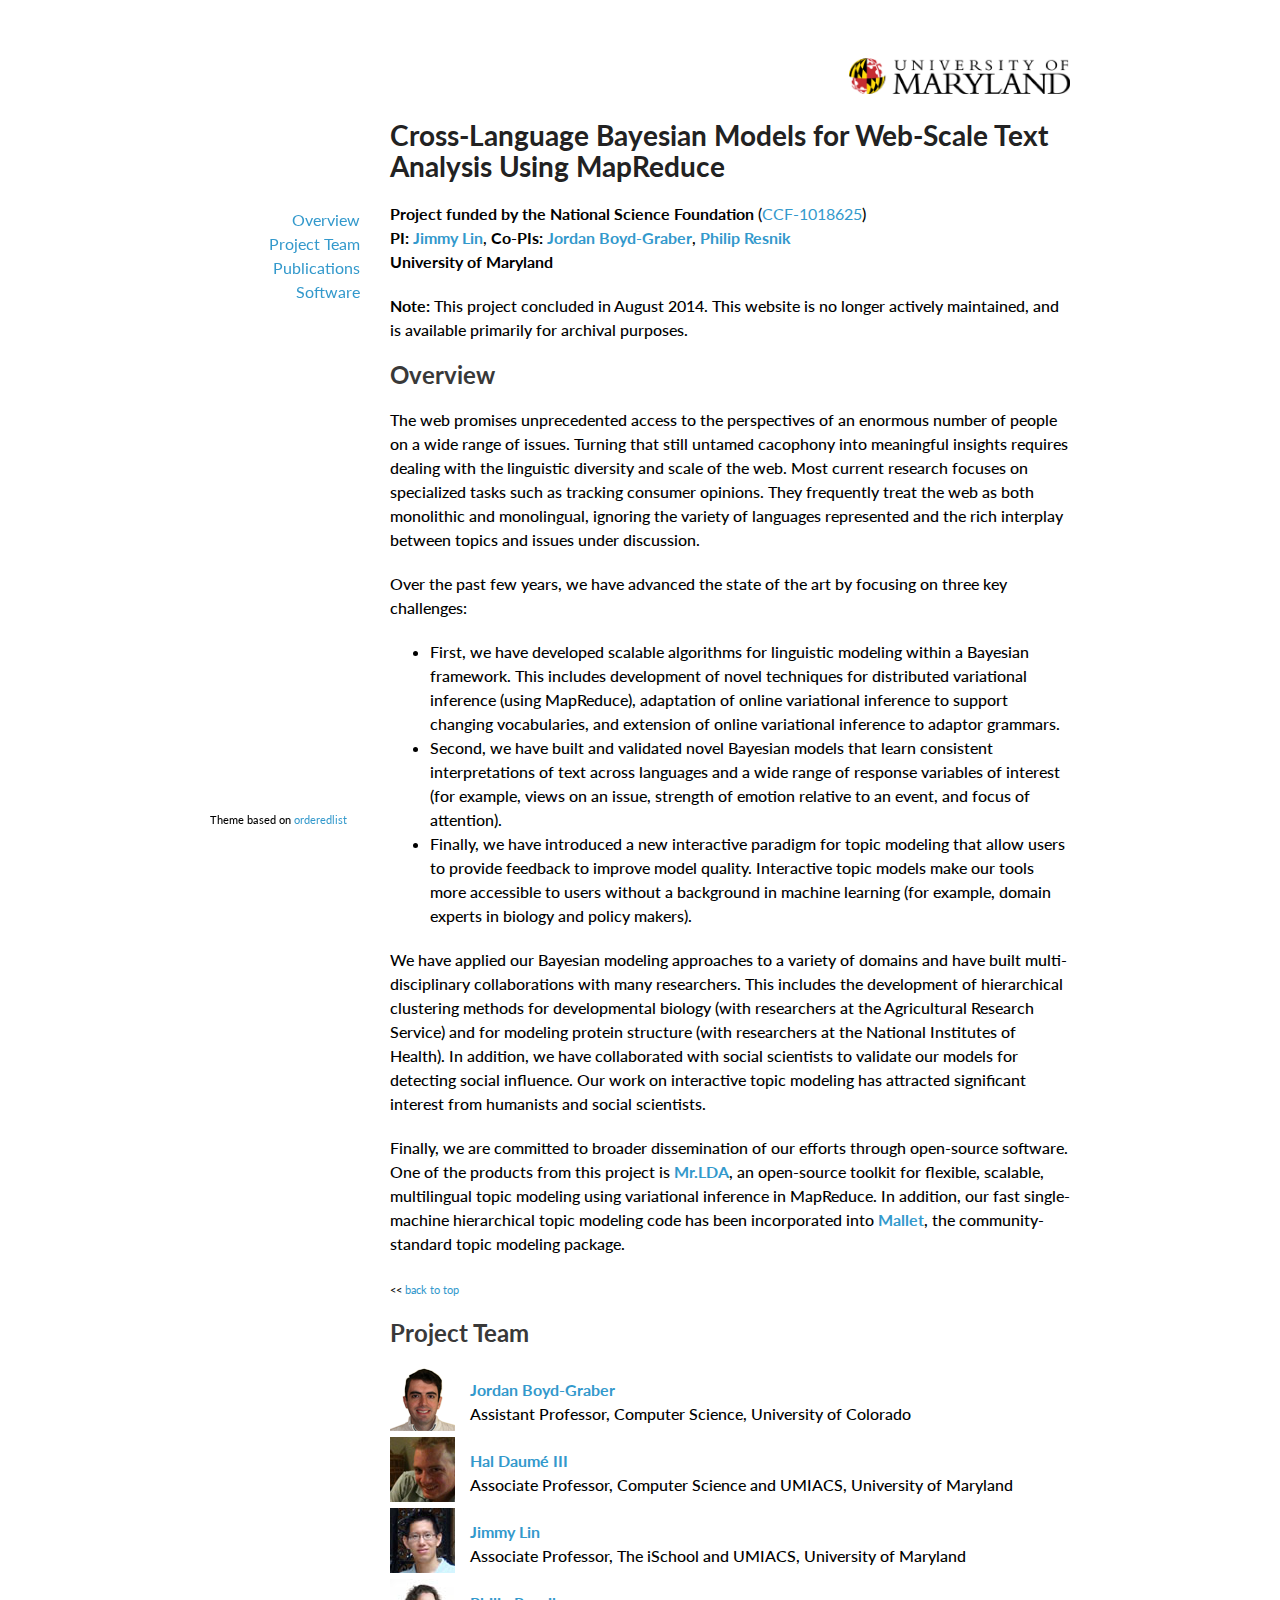
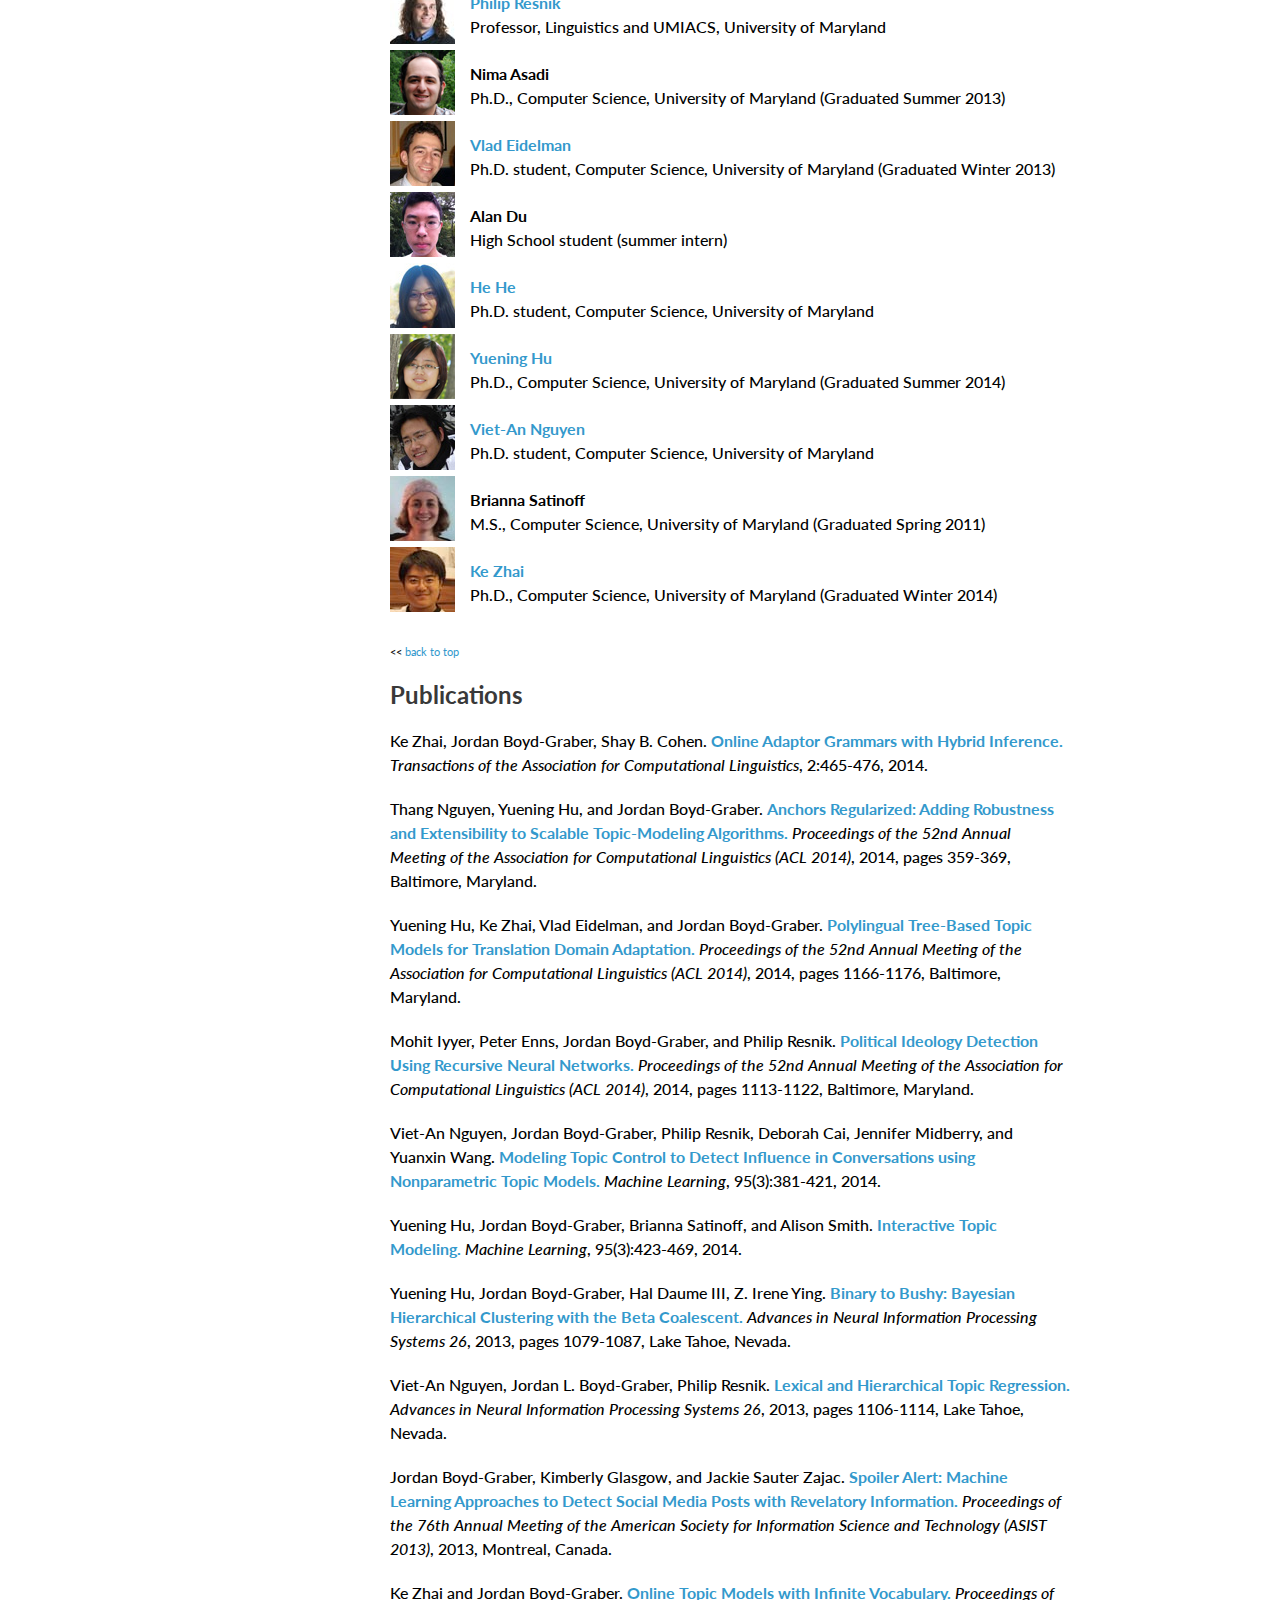
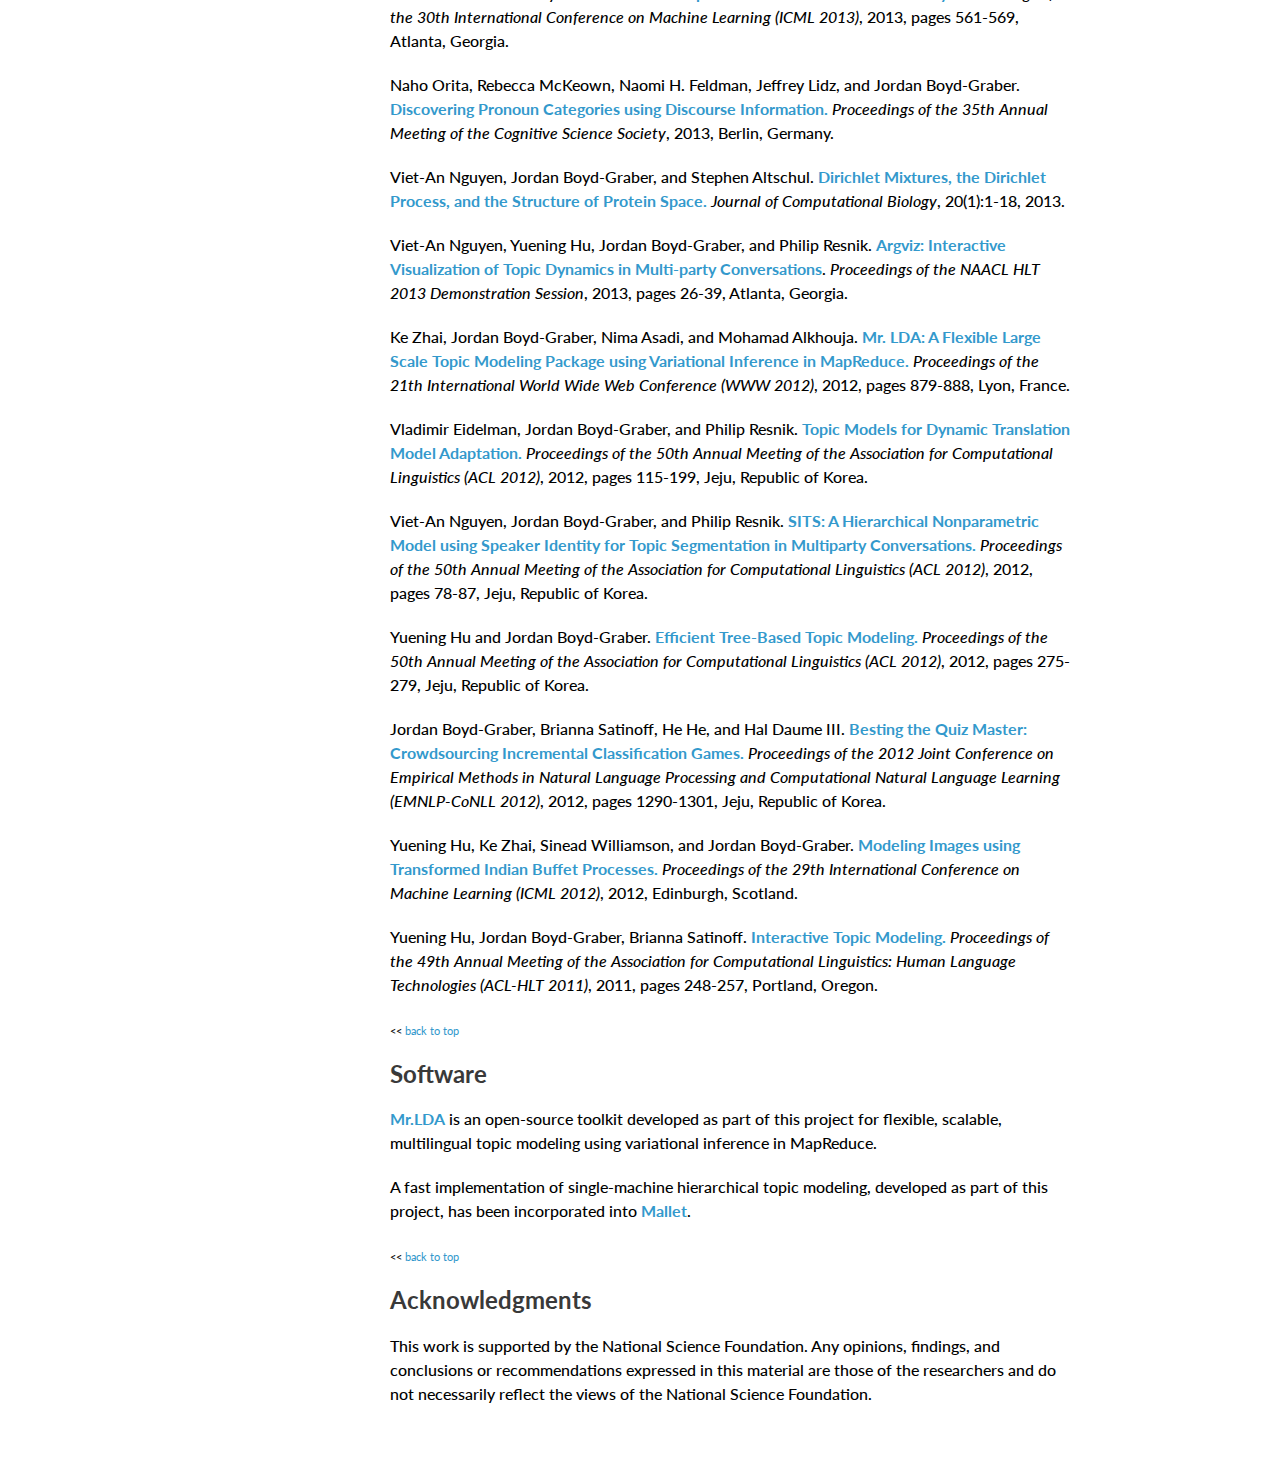
==== commit 1a6daa2e: "Tweaked affiliations." ====
--- a/index.html
+++ b/index.html
@@ -109,17 +109,17 @@
 <tr>
 <td style="padding: 0px; border: 0 none;" align="center"><img src="headshots/hal.jpg" alt="Hal Daume III" /></td>
 <td style="padding: 0px; border: 0 none;"><a href="http://www.umiacs.umd.edu/~hal/"><b>Hal Daum&eacute III</b></a><br/>
-Associate Professor, Computer Science, University of Maryland</td></tr>
+Associate Professor, Computer Science and UMIACS, University of Maryland</td></tr>
 
 <tr>
 <td style="padding: 0px; border: 0 none;" align="center"><img src="headshots/jimmy.jpg" alt="Jimmy Lin" /></td>
 <td style="padding: 0px; border: 0 none;"><a href="http://www.umiacs.umd.edu/~jimmylin/"><b>Jimmy Lin</b></a><br/>
-Associate Professor, The iSchool, University of Maryland</td></tr>
+Associate Professor, The iSchool and UMIACS, University of Maryland</td></tr>
 
 <tr>
 <td style="padding: 0px; border: 0 none;" align="center"><img src="headshots/psr.jpg" alt="Philip Resnik" /></td>
 <td style="padding: 0px; border: 0 none;"><a href="http://www.umiacs.umd.edu/~resnik/"><b>Philip Resnik</b></a><br/>
-Professor, Linguistics, University of Maryland</td></tr>
+Professor, Linguistics and UMIACS, University of Maryland</td></tr>
 
 <tr>
 <td style="padding: 0px; border: 0 none;" align="center"><img src="headshots/nima.png" alt="Nima Asadi"/></td>
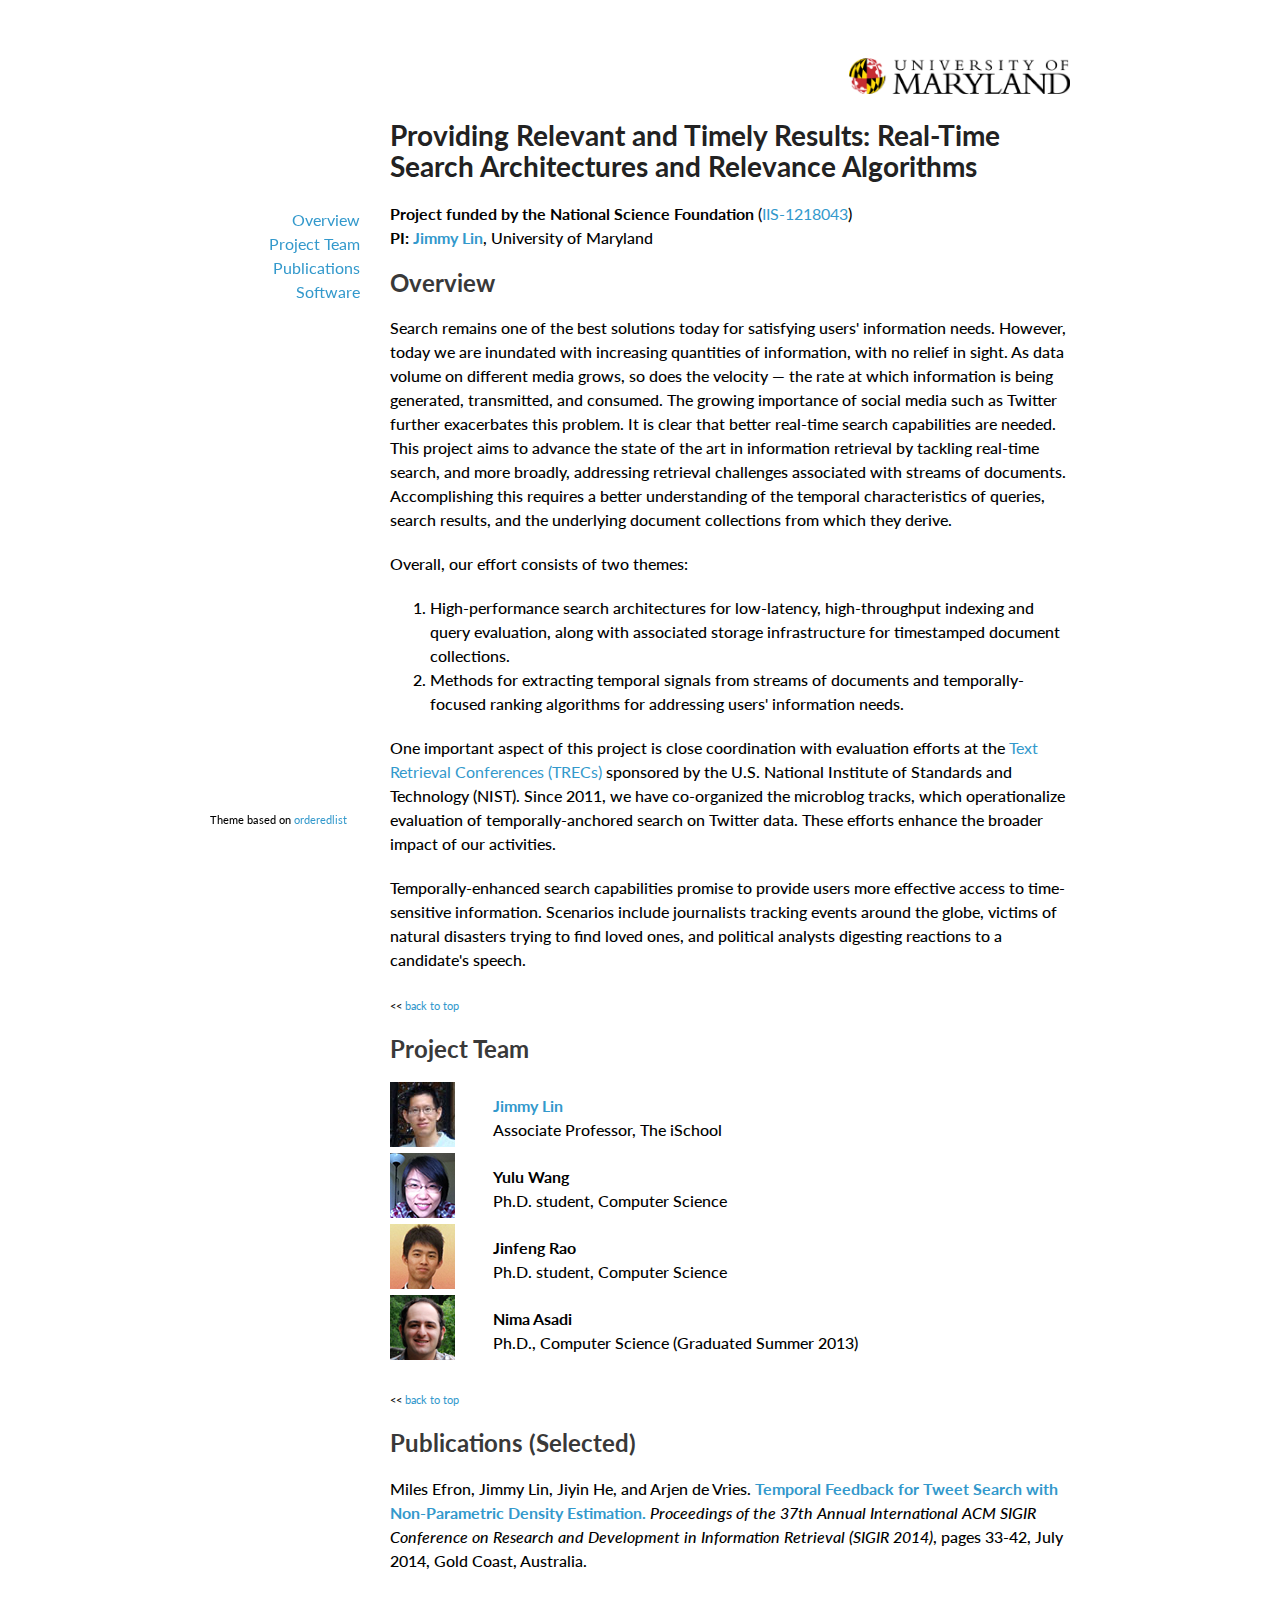
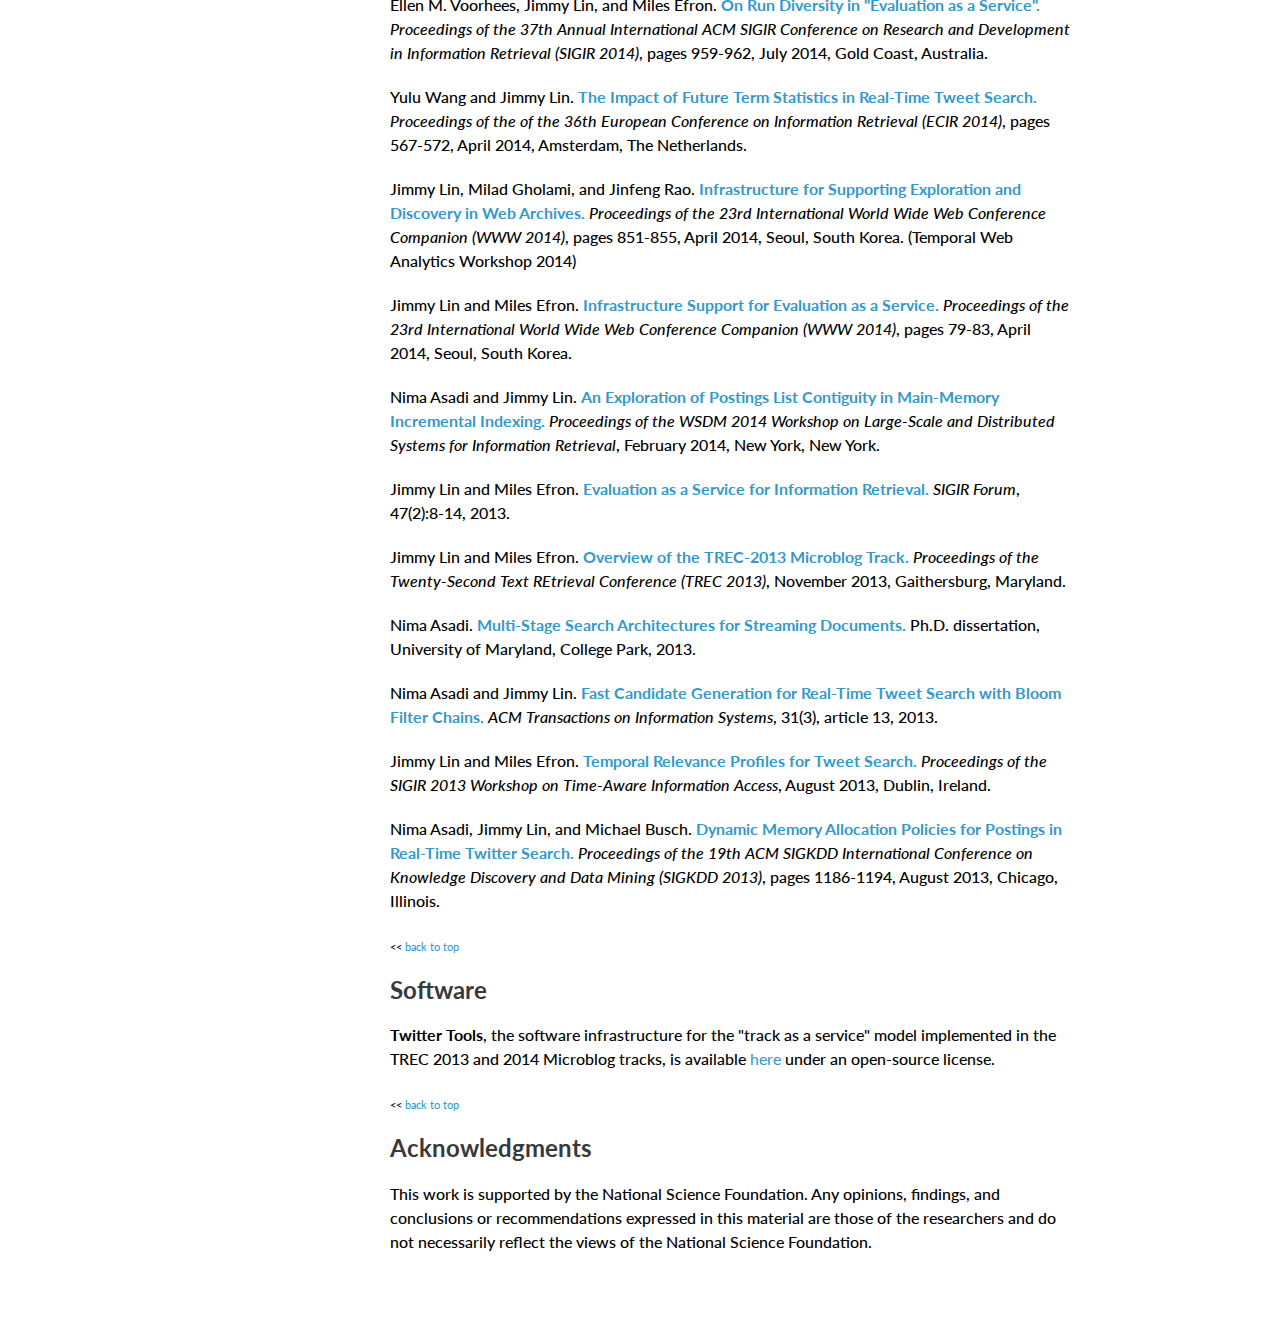
==== commit 32b7cc9e: "Added TREC 2013 final track overview, rearranged publication reverse chronologically." ====
--- a/index.html
+++ b/index.html
@@ -3,7 +3,7 @@
   <head>
     <meta charset="utf-8">
     <meta http-equiv="X-UA-Compatible" content="chrome=1">
-    <title>Cross-Language Bayesian Models for Web-Scale Text Analysis Using MapReduce</title>
+    <title>Providing Relevant and Timely Results: Real-Time Search Architectures and Relevance Algorithms</title>
     <link rel="stylesheet" href="stylesheets/styles.css">
     <link rel="stylesheet" href="stylesheets/pygment_trac.css">
     <meta name="viewport" content="width=device-width, initial-scale=1, user-scalable=no">
@@ -27,206 +27,124 @@
 <p style="text-align: right">
 <img width="221" height="36" src="images/umd-logo.gif"></p>
 
-<h1>Cross-Language Bayesian Models for Web-Scale Text Analysis Using MapReduce</h1>
+<h1>Providing Relevant and Timely Results: Real-Time Search Architectures and Relevance Algorithms</h1>
 
-<p><b>Project funded by the National Science Foundation</b> (<a href="http://www.nsf.gov/awardsearch/showAward.do?AwardNumber=1018625">CCF-1018625</a>)<br/>
-<b>PI:</b> <a href="http://www.umiacs.umd.edu/~jimmylin/"><b>Jimmy Lin</b></a>,
-<b>Co-PIs:</b> <a href="http://www.cs.colorado.edu/~jbg/"><b>Jordan Boyd-Graber</b></a>,
-<a href="http://www.umiacs.umd.edu/~resnik/"><b>Philip Resnik</b></a><br/>
-<b>University of Maryland</b></p>
+<p><b>Project funded by the National Science Foundation</b> (<a href="http://www.nsf.gov/awardsearch/showAward.do?AwardNumber=1218043">IIS-1218043</a>)<br/>
+<b>PI:</b> <a href="http://www.umiacs.umd.edu/~jimmylin/"><b>Jimmy Lin</b></a>, University of Maryland</b></p>
 
-<p><b>Note:</b> This project concluded in August 2014. This website is
-no longer actively maintained, and is available primarily for archival
-purposes.</p>
 
 <a name="overview"><h2>Overview</h2></a>
 
-<p>The web promises unprecedented access to the perspectives of an
-enormous number of people on a wide range of issues. Turning that
-still untamed cacophony into meaningful insights requires dealing with
-the linguistic diversity and scale of the web. Most current research
-focuses on specialized tasks such as tracking consumer opinions. They
-frequently treat the web as both monolithic and monolingual, ignoring
-the variety of languages represented and the rich interplay between
-topics and issues under discussion.</p>
+<p>Search remains one of the best solutions today for satisfying users'
+information needs. However, today we are inundated with increasing
+quantities of information, with no relief in sight. As data volume on
+different media grows, so does the velocity &mdash; the rate at which
+information is being generated, transmitted, and consumed. The growing
+importance of social media such as Twitter further exacerbates this
+problem. It is clear that better real-time search capabilities are
+needed. This project aims to advance the state of the art in
+information retrieval by tackling real-time search, and more broadly,
+addressing retrieval challenges associated with streams of
+documents. Accomplishing this requires a better understanding of the
+temporal characteristics of queries, search results, and the
+underlying document collections from which they derive.</p>
 
-<p>Over the past few years, we have advanced the state of the
-art by focusing on three key challenges:</p>
+<p>Overall, our effort consists of two themes:</p>
 
-<ul>
+<ol>
 
-<li>First, we have developed scalable algorithms for linguistic
-modeling within a Bayesian framework. This includes development of
-novel techniques for distributed variational inference (using
-MapReduce), adaptation of online variational inference to support
-changing vocabularies, and extension of online variational inference to
-adaptor grammars.</li>
+<li>High-performance search architectures for low-latency,
+high-throughput indexing and query evaluation, along with associated
+storage infrastructure for timestamped document collections.</li>
 
-<li>Second, we have built and validated novel Bayesian models that
-learn consistent interpretations of text across languages and a wide
-range of response variables of interest (for example, views on an
-issue, strength of emotion relative to an event, and focus of
-attention).</li>
+<li>Methods for extracting temporal signals from streams of documents
+and temporally-focused ranking algorithms for addressing users'
+information needs.</li>
 
-<li>Finally, we have introduced a new interactive paradigm for topic
-modeling that allow users to provide feedback to improve model
-quality. Interactive topic models make our tools more accessible to
-users without a background in machine learning (for example, domain
-experts in biology and policy makers).</li>
+</ol>
 
-</ul>
+<p>One important aspect of this project is close coordination with
+evaluation efforts at the <a href="http://trec.nist.gov">Text
+Retrieval Conferences (TRECs)</a> sponsored by the U.S. National
+Institute of Standards and Technology (NIST). Since 2011, we have
+co-organized the microblog tracks, which operationalize evaluation of
+temporally-anchored search on Twitter data. These efforts enhance the
+broader impact of our activities.</p>
 
-<p>We have applied our Bayesian modeling approaches to a variety of
-domains and have built multi-disciplinary collaborations with many
-researchers. This includes the development of hierarchical clustering
-methods for developmental biology (with researchers at the
-Agricultural Research Service) and for modeling protein structure
-(with researchers at the National Institutes of Health). In addition,
-we have collaborated with social scientists to validate our models for
-detecting social influence. Our work on interactive topic modeling has
-attracted significant interest from humanists and social
-scientists.</p>
-
-<p>Finally, we are committed to broader dissemination of our efforts
-through open-source software. One of the products from this project
-is <a href="http://mrlda.cc/"><b>Mr.LDA</b></a>, an open-source
-toolkit for flexible, scalable, multilingual topic modeling using
-variational inference in MapReduce. In addition, our fast
-single-machine hierarchical topic modeling code has been incorporated
-into <a href="http://mallet.cs.umass.edu"><b>Mallet</b></a>, the
-community-standard topic modeling package.</p>
+<p>Temporally-enhanced search capabilities promise to provide users
+more effective access to time-sensitive information. Scenarios include
+journalists tracking events around the globe, victims of natural
+disasters trying to find loved ones, and political analysts digesting
+reactions to a candidate's speech.</p>
 
 <p><small>&lt;&lt; <a href="#">back to top</a></small></p>
 
 <a name="team"><h2>Project Team</h2></a>
 
 <table border="0" cellpadding="0" cellspacing="0">
-<tr>
-<td style="padding: 0px; border: 0 none; width: 80px" align="center"><img src="headshots/jbg.png" alt="Jordan Boyd-Graber" /></td>
-<td style="padding: 0px; border: 0 none;"><a href="http://www.cs.colorado.edu/~jbg/"><b>Jordan Boyd-Graber</b></a><br/>
-Assistant Professor, Computer Science, University of Colorado</td></tr>
-
-<tr>
-<td style="padding: 0px; border: 0 none;" align="center"><img src="headshots/hal.jpg" alt="Hal Daume III" /></td>
-<td style="padding: 0px; border: 0 none;"><a href="http://www.umiacs.umd.edu/~hal/"><b>Hal Daum&eacute III</b></a><br/>
-Associate Professor, Computer Science and UMIACS, University of Maryland</td></tr>
 
 <tr>
 <td style="padding: 0px; border: 0 none;" align="center"><img src="headshots/jimmy.jpg" alt="Jimmy Lin" /></td>
 <td style="padding: 0px; border: 0 none;"><a href="http://www.umiacs.umd.edu/~jimmylin/"><b>Jimmy Lin</b></a><br/>
-Associate Professor, The iSchool and UMIACS, University of Maryland</td></tr>
+Associate Professor, The iSchool</td></tr>
 
 <tr>
-<td style="padding: 0px; border: 0 none;" align="center"><img src="headshots/psr.jpg" alt="Philip Resnik" /></td>
-<td style="padding: 0px; border: 0 none;"><a href="http://www.umiacs.umd.edu/~resnik/"><b>Philip Resnik</b></a><br/>
-Professor, Linguistics and UMIACS, University of Maryland</td></tr>
+<td style="padding: 0px; border: 0 none;" align="center"><img src="headshots/yulu.jpg" alt="Yulu Wang"/></td>
+<td style="padding: 0px; border: 0 none;"><b>Yulu Wang</b>
+<br/>Ph.D. student, Computer Science</td>
+</tr>
+
+<tr>
+<td style="padding: 0px; border: 0 none;" align="center"><img src="headshots/jinfeng.png" alt="Jinfeng Rao"/></td>
+<td style="padding: 0px; border: 0 none;"><b>Jinfeng Rao</b>
+<br/>Ph.D. student, Computer Science</td>
+</tr>
 
 <tr>
 <td style="padding: 0px; border: 0 none;" align="center"><img src="headshots/nima.png" alt="Nima Asadi"/></td>
 <td style="padding: 0px; border: 0 none;"><b>Nima Asadi</b>
-<br/>Ph.D., Computer Science, University of Maryland (Graduated Summer 2013)</td>
-</tr>
-
-<tr>
-<td style="padding: 0px; border: 0 none;" align="center"><img src="headshots/vlad.jpg" alt="Vlad Eidelman"/></td>
-<td style="padding: 0px; border: 0 none;"><a href="http://www.umiacs.umd.edu/~vlad/"><b>Vlad Eidelman</b></a><br/>
-Ph.D. student, Computer Science, University of Maryland (Graduated Winter 2013)
-</tr>
-
-<tr>
-<td style="padding: 0px; border: 0 none;" align="center"><img src="headshots/alan.jpg" alt="Alan Du"/></td>
-<td style="padding: 0px; border: 0 none;"><b>Alan Du</b><br/>
-High School student (summer intern)</td>
-</tr>
-
-<tr>
-<td style="padding: 0px; border: 0 none;" align="center"><img src="headshots/he.jpg" alt="He He"/></td>
-<td style="padding: 0px; border: 0 none;"><a href="http://www.umiacs.umd.edu/~hhe/"><b>He He</b></a><br/>
-Ph.D. student, Computer Science, University of Maryland</td>
-</tr>
-
-<tr>
-<td style="padding: 0px; border: 0 none;" align="center"><img src="headshots/yuening.png" alt="Yuening Hu"/></td>
-<td style="padding: 0px; border: 0 none;"><a href="http://www.cs.umd.edu/~ynhu/"><b>Yuening Hu</b></a><br/>
-Ph.D., Computer Science, University of Maryland (Graduated Summer 2014)</td>
-</tr>
-
-<tr>
-<td style="padding: 0px; border: 0 none;" align="center"><img src="headshots/viet-an.jpg" alt="Viet-An Nguyen"/></td>
-<td style="padding: 0px; border: 0 none;"><a href="http://www.cs.umd.edu/~vietan/"><b>Viet-An Nguyen</b></a><br/>
-Ph.D. student, Computer Science, University of Maryland</td>
-</tr>
-
-<tr>
-<td style="padding: 0px; border: 0 none;" align="center"><img src="headshots/brianna.jpg" alt="Brianna Satinoff"/></td>
-<td style="padding: 0px; border: 0 none;"><b>Brianna Satinoff</b><br/>M.S., Computer Science, University of Maryland (Graduated Spring 2011)</td>
-</tr>
-
-<tr>
-<td style="padding: 0px; border: 0 none;" align="center"><img src="headshots/ke.jpg" alt="Ke Zhai"/></td>
-<td style="padding: 0px; border: 0 none;"><a href="http://www.umiacs.umd.edu/~zhaike/"><b>Ke Zhai</b></a><br/>
-Ph.D., Computer Science, University of Maryland (Graduated Winter 2014)</td>
+<br/>Ph.D., Computer Science (Graduated Summer 2013)</td>
 </tr>
 
 </table>
 
 <p><small>&lt;&lt; <a href="#">back to top</a></small></p>
 
-<a name="publications"><h2>Publications</h2></a>
+<a name="publications"><h2>Publications (Selected)</h2></a>
 
-<p>Ke Zhai, Jordan Boyd-Graber, Shay B. Cohen. <a href="http://www.aclweb.org/anthology/Q/Q14/Q14-1036.pdf"><b>Online Adaptor Grammars with Hybrid Inference.</b></a> <i>Transactions of the Association for Computational Linguistics</i>, 2:465-476, 2014.</p>
+<p>Miles Efron, Jimmy Lin, Jiyin He, and Arjen de Vries. <a href="http://www.umiacs.umd.edu/~jimmylin/publications/Efron_etal_SIGIR2014.pdf"><b>Temporal Feedback for Tweet Search with Non-Parametric Density Estimation.</b></a> <i>Proceedings of the 37th Annual International ACM SIGIR Conference on Research and Development in Information Retrieval (SIGIR 2014)</i>, pages 33-42, July 2014, Gold Coast, Australia.</p>
 
-<p>Thang Nguyen, Yuening Hu, and Jordan Boyd-Graber. <a href="http://www.aclweb.org/anthology/P/P14/P14-1034.pdf"><b>Anchors Regularized: Adding Robustness and Extensibility to Scalable Topic-Modeling Algorithms.</b></a> <i>Proceedings of the 52nd Annual Meeting of the Association for Computational Linguistics (ACL 2014)</i>, 2014, pages 359-369, Baltimore, Maryland.</p>
+<p>Ellen M. Voorhees, Jimmy Lin, and Miles Efron. <a href="http://www.umiacs.umd.edu/~jimmylin/publications/Voorhees_etal_SIGIR2014.pdf"><b>On Run Diversity in "Evaluation as a Service".</b></a> <i>Proceedings of the 37th Annual International ACM SIGIR Conference on Research and Development in Information Retrieval (SIGIR 2014)</i>, pages 959-962, July 2014, Gold Coast, Australia.</p>
 
-<p>Yuening Hu, Ke Zhai, Vlad Eidelman, and Jordan Boyd-Graber. <a href="http://www.aclweb.org/anthology/P/P14/P14-1110.pdf"><b>Polylingual Tree-Based Topic Models for Translation Domain Adaptation.</b></a> <i>Proceedings of the 52nd Annual Meeting of the Association for Computational Linguistics (ACL 2014)</i>, 2014, pages 1166-1176, Baltimore, Maryland.</p>
+<p>Yulu Wang and Jimmy Lin. <a href="http://www.umiacs.umd.edu/~jimmylin/publications/Wang_Lin_ECIR2014.pdf"><b>The Impact of Future Term Statistics in Real-Time Tweet Search.</b></a> <i>Proceedings of the of the 36th European Conference on Information Retrieval (ECIR 2014)</i>, pages 567-572, April 2014, Amsterdam, The Netherlands.</p>
 
-<p>Mohit Iyyer, Peter Enns, Jordan Boyd-Graber, and Philip Resnik. <a href="http://www.aclweb.org/anthology/P/P14/P14-1105.pdf"><b>Political Ideology Detection Using Recursive Neural Networks.</b></a> <i>Proceedings of the 52nd Annual Meeting of the Association for Computational Linguistics (ACL 2014)</i>, 2014, pages 1113-1122, Baltimore, Maryland.</p>
+<p>Jimmy Lin, Milad Gholami, and Jinfeng Rao. <a href="http://www.umiacs.umd.edu/~jimmylin/publications/Lin_etal_TempWeb2014.pdf"><b>Infrastructure for Supporting Exploration and Discovery in Web Archives.</b></a> <i>Proceedings of the 23rd International World Wide Web Conference Companion (WWW 2014)</i>, pages 851-855, April 2014, Seoul, South Korea. (Temporal Web Analytics Workshop 2014)</p>
 
-<p>Viet-An Nguyen, Jordan Boyd-Graber, Philip Resnik, Deborah Cai, Jennifer Midberry, and Yuanxin Wang. <a href="papers/Nguyen_etal_MLJ2014.pdf"><b>Modeling Topic Control to Detect Influence in Conversations using Nonparametric Topic Models.</b></a> <i>Machine Learning</i>, 95(3):381-421, 2014.</p>
+<p>Jimmy Lin and Miles Efron. <a href="http://www.umiacs.umd.edu/~jimmylin/publications/Lin_Efron_WWW2014.pdf"><b>Infrastructure Support for Evaluation as a Service.</b></a> <i>Proceedings of the 23rd International World Wide Web Conference Companion (WWW 2014)</i>, pages 79-83, April 2014, Seoul, South Korea.</p>
 
-<p>Yuening Hu, Jordan Boyd-Graber, Brianna Satinoff, and Alison Smith. <a href="papers/Hu_etal_MLJ2014.pdf"><b>Interactive Topic Modeling.</b></a> <i>Machine Learning</i>, 95(3):423-469, 2014.</p>
+<p>Nima Asadi and Jimmy Lin. <a href="http://www.umiacs.umd.edu/~jimmylin/publications/Asadi_Lin_LSDSIR2014.pdf"><b>An Exploration of Postings List Contiguity in Main-Memory Incremental Indexing.</b></a> <i>Proceedings of the WSDM 2014 Workshop on Large-Scale and Distributed Systems for Information Retrieval</i>, February 2014, New York, New York.</p>
 
-<p>Yuening Hu, Jordan Boyd-Graber, Hal Daume III, Z. Irene Ying. <a href="http://papers.nips.cc/paper/5161-binary-to-bushy-bayesian-hierarchical-clustering-with-the-beta-coalescent.pdf"><b>Binary to Bushy: Bayesian Hierarchical Clustering with the Beta Coalescent.</b></a> <i>Advances in Neural Information Processing Systems 26</i>, 2013, pages 1079-1087, Lake Tahoe, Nevada.</p>
+<p>Jimmy Lin and Miles Efron. <a href="http://www.umiacs.umd.edu/~jimmylin/publications/Lin_Efron_SIGIRForum2013.pdf"><b>Evaluation as a Service for Information Retrieval.</b></a> <i>SIGIR Forum</i>, 47(2):8-14, 2013.</p>
 
-<p>Viet-An Nguyen, Jordan L. Boyd-Graber, Philip Resnik. <a href="http://papers.nips.cc/paper/5163-lexical-and-hierarchical-topic-regression.pdf"><b>Lexical and Hierarchical Topic Regression.</b></a> <i>Advances in Neural Information Processing Systems 26</i>, 2013, pages 1106-1114, Lake Tahoe, Nevada.</p>
+<p>Jimmy Lin and Miles Efron. <a href="http://www.umiacs.umd.edu/~jimmylin/publications/Lin_Efron_TREC2013.pdf"><b>Overview of the TREC-2013 Microblog Track.</b></a> <i>Proceedings of the Twenty-Second Text REtrieval Conference (TREC 2013)</i>, November 2013, Gaithersburg, Maryland.</p>
 
-<p>Jordan Boyd-Graber, Kimberly Glasgow, and Jackie Sauter Zajac. <a href="papers/2013_spoiler.pdf"><b>Spoiler Alert: Machine Learning Approaches to Detect Social Media Posts with Revelatory Information.</b></a> <i>Proceedings of the 76th Annual Meeting of the American Society for Information Science and Technology (ASIST 2013)</i>, 2013, Montreal, Canada.</p>
+<p>Nima Asadi. <a href="http://drum.lib.umd.edu/handle/1903/14443"><b>Multi-Stage Search Architectures for Streaming Documents.</b></a> Ph.D. dissertation, University of Maryland, College Park, 2013.</p>
 
-<p>Ke Zhai and Jordan Boyd-Graber. <a href="http://jmlr.org/proceedings/papers/v28/zhai13.pdf"><b>Online Topic Models with Infinite Vocabulary.</b></a> <i>Proceedings of the 30th International Conference on Machine Learning (ICML 2013)</i>, 2013, pages 561-569, Atlanta, Georgia.</p>
+<p>Nima Asadi and Jimmy Lin. <a href="http://www.umiacs.umd.edu/~jimmylin/publications/Asadi_Lin_TOIS2013.pdf"><b>Fast Candidate Generation for Real-Time Tweet Search with Bloom Filter Chains.</b></a> <i>ACM Transactions on Information Systems</i>, 31(3), article 13, 2013.
 
-<p>Naho Orita, Rebecca McKeown, Naomi H. Feldman, Jeffrey Lidz, and Jordan Boyd-Graber. <a href="papers/Pronouns.pdf"><b>Discovering Pronoun Categories using Discourse Information.</b></a> <i>Proceedings of the 35th Annual Meeting of the Cognitive Science Society</i>, 2013, Berlin, Germany.</p>
+<p>Jimmy Lin and Miles Efron. <a href="http://www.umiacs.umd.edu/~jimmylin/publications/Lin_Efron_TAIA2013.pdf"><b>Temporal Relevance Profiles for Tweet Search.</b></a> <i>Proceedings of the SIGIR 2013 Workshop on Time-Aware Information Access</i>, August 2013, Dublin, Ireland.
 
-<p>Viet-An Nguyen, Jordan Boyd-Graber, and Stephen Altschul. <a href="http://www.ncbi.nlm.nih.gov/pubmed/23294268"><b>Dirichlet Mixtures, the Dirichlet Process, and the Structure of Protein Space.</b></a> <i>Journal of Computational Biology</i>, 20(1):1-18, 2013.</p>
+<p>Nima Asadi, Jimmy Lin, and Michael Busch. <a href="http://www.umiacs.umd.edu/~jimmylin/publications/Asadi_etal_KDD2013.pdf"><b>Dynamic Memory Allocation Policies for Postings in Real-Time Twitter Search.</b></a> <i>Proceedings of the 19th ACM SIGKDD International Conference on Knowledge Discovery and Data Mining (SIGKDD 2013)</i>, pages 1186-1194, August 2013, Chicago, Illinois.
 
-<p>Viet-An Nguyen, Yuening Hu, Jordan Boyd-Graber, and Philip Resnik. <a href="http://www.aclweb.org/anthology/N/N13/N13-3009.pdf"><b>Argviz: Interactive Visualization of Topic Dynamics in Multi-party Conversations</a></b>. <i>Proceedings of the NAACL HLT 2013 Demonstration Session</i>, 2013, pages 26-39, Atlanta, Georgia.</p>
-
-<p>Ke Zhai, Jordan Boyd-Graber, Nima Asadi, and Mohamad Alkhouja. <a href="http://www2012.wwwconference.org/proceedings/proceedings/p879.pdf"><b>Mr. LDA: A Flexible Large Scale Topic Modeling Package using Variational Inference in MapReduce.</b></a> <i>Proceedings of the 21th International World Wide Web Conference (WWW 2012)</i>, 2012, pages 879-888, Lyon, France.</td></tr></p>
-
-<p>Vladimir Eidelman, Jordan Boyd-Graber, and Philip Resnik. <a href="http://aclweb.org/anthology/P/P12/P12-2023.pdf"><b>Topic Models for Dynamic Translation Model Adaptation.</b></a> <i>Proceedings of the 50th Annual Meeting of the Association for Computational Linguistics (ACL 2012)</i>, 2012, pages 115-199, Jeju, Republic of Korea.</p>
-
-<p>Viet-An Nguyen, Jordan Boyd-Graber, and Philip Resnik. <a href="http://aclweb.org/anthology/P/P12/P12-1009.pdf"><b>SITS: A Hierarchical Nonparametric Model using Speaker Identity for Topic Segmentation in Multiparty Conversations.</b></a> <i>Proceedings of the 50th Annual Meeting of the Association for Computational Linguistics (ACL 2012)</i>, 2012, pages 78-87, Jeju, Republic of Korea.</p>
-
-<p>Yuening Hu and Jordan Boyd-Graber. <a href="http://aclweb.org/anthology/P/P12/P12-2054v2.pdf"><b>Efficient Tree-Based Topic Modeling.</b></a> <i>Proceedings of the 50th Annual Meeting of the Association for Computational Linguistics (ACL 2012)</i>, 2012, pages 275-279, Jeju, Republic of Korea.</p>
-
-<p>Jordan Boyd-Graber, Brianna Satinoff, He He, and Hal Daume III. <a href="http://aclweb.org/anthology/D/D12/D12-1118.pdf"><b>Besting the Quiz Master: Crowdsourcing Incremental Classification Games.</b></a> <i>Proceedings of the 2012 Joint Conference on Empirical Methods in Natural Language Processing and Computational Natural Language Learning (EMNLP-CoNLL 2012)</i>, 2012, pages 1290-1301, Jeju, Republic of Korea.</p>
-
-<p>Yuening Hu, Ke Zhai, Sinead Williamson, and Jordan Boyd-Graber. <a href="http://icml.cc/2012/papers/750.pdf"><b>Modeling Images using Transformed Indian Buffet Processes.</b></a> <i>Proceedings of the 29th International Conference on Machine Learning (ICML 2012)</i>, 2012, Edinburgh, Scotland.</p>
-
-<p>Yuening Hu, Jordan Boyd-Graber, Brianna Satinoff. <a href="http://www.aclweb.org/anthology/P/P11/P11-1026.pdf"><b>Interactive Topic Modeling.</b></a> <i>Proceedings of the 49th Annual Meeting of the Association for Computational Linguistics: Human Language Technologies (ACL-HLT 2011)</i>, 2011, pages 248-257, Portland, Oregon.</p>
 
 <p><small>&lt;&lt; <a href="#">back to top</a></small></p>
 
 <a name="software"><h2>Software</h2></a>
 
-<p><a href="http://mrlda.cc/"><b>Mr.LDA</b></a> is an open-source
-toolkit developed as part of this project for flexible, scalable,
-multilingual topic modeling using variational inference in
-MapReduce.</p>
-
-<p>A fast implementation of single-machine hierarchical topic
-modeling, developed as part of this project, has been incorporated
-into <a href="http://mallet.cs.umass.edu"><b>Mallet</b></a>.</p>
-
+<p><b>Twitter Tools</b>, the software infrastructure for the "track as
+a service" model implemented in the TREC 2013 and 2014 Microblog tracks, is
+available <a href="http://twittertools.cc/">here</a> under an
+open-source license.</p>
 
 <p><small>&lt;&lt; <a href="#">back to top</a></small></p>
 
